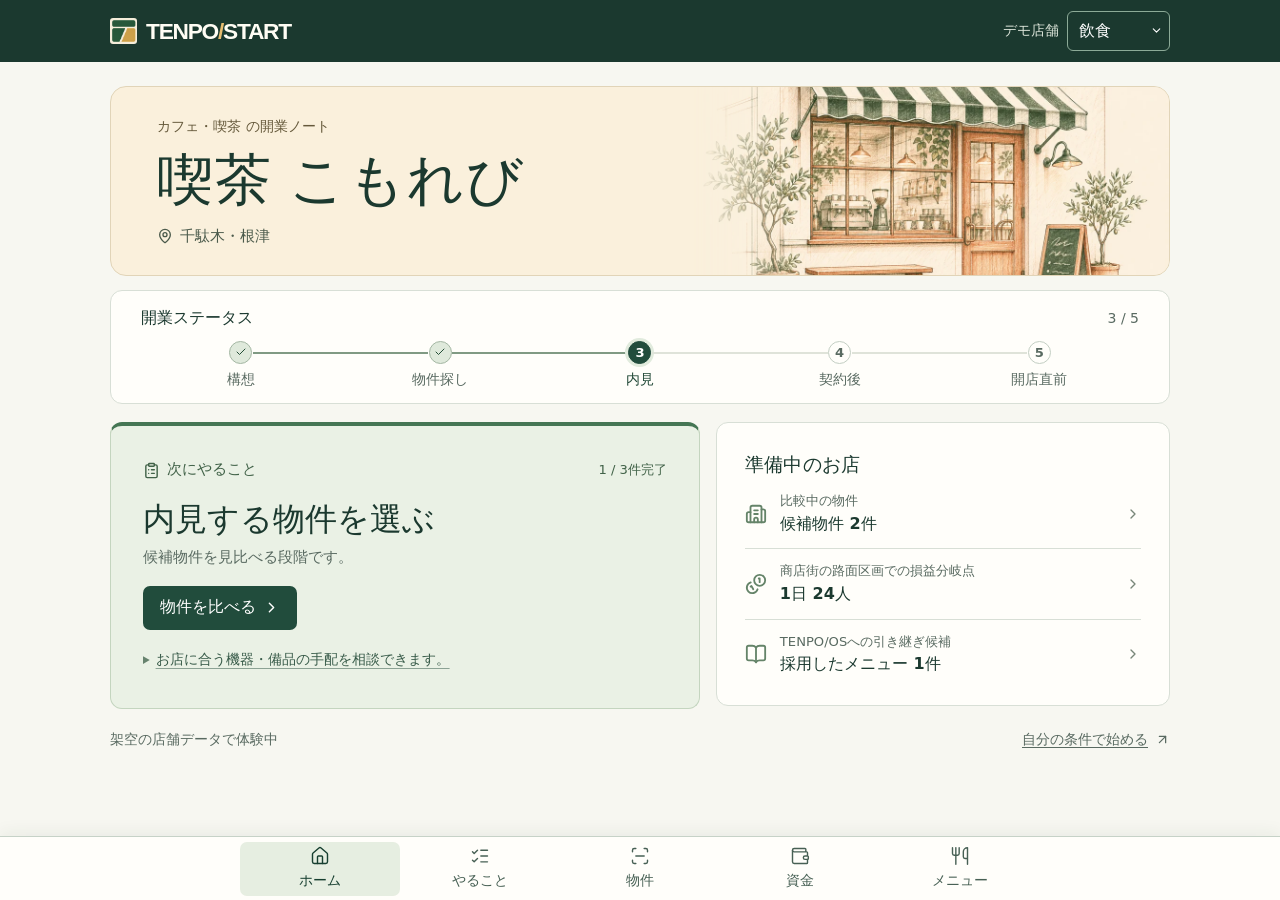
==== tenpo-start/index.html @ 1c712112 "Publish standalone TENPO/START opening demo under tenpo-start/" ====
<!doctype html>
<html lang="ja"><head><meta charset="utf-8"><meta name="viewport" content="width=device-width, initial-scale=1, viewport-fit=cover">
<title>テンポスタート｜お店の開業準備デモ</title>
<meta name="description" content="架空のお店で、開業準備の進み具合、候補物件の比較、資金計画、開店メニューを無料で体験できます。">
<meta name="theme-color" content="#234f3c"><link rel="icon" href="./favicon.svg"><link rel="stylesheet" href="./demo-OC7ZRAET.css"><script defer src="./demo-56XCJKEZ.js"></script>
</head><body><div id="root"></div><noscript>テンポスタートの開業準備デモは、ブラウザでJavaScriptを有効にしてご利用ください。</noscript></body></html>
---- tenpo-start/demo-OC7ZRAET.css ----
:root{--ink:#233d33;--green:#234f3c;--muted:#607064;--paper:#f8f8f4;--line:#d7ddd2;--rust:#99542d;--serif:"Yu Mincho","Hiragino Mincho ProN","Noto Serif CJK JP",Georgia,serif;--sans:"Inter","Hiragino Kaku Gothic ProN","Noto Sans CJK JP","Yu Gothic",system-ui,sans-serif;font-family:var(--sans);color:var(--ink);background:var(--paper);font-size:16px;font-synthesis:none}*{box-sizing:border-box}body{margin:0;line-height:1.55}button,a,input,select,textarea{font:inherit;color:inherit}button,a{touch-action:manipulation}button{background:none;border:0;cursor:pointer}a{color:inherit}button:disabled{opacity:.6;cursor:wait}button:focus-visible,a:focus-visible,input:focus-visible,select:focus-visible,textarea:focus-visible,summary:focus-visible{outline:3px solid #ae723e;outline-offset:3px}.wrap{width:min(1168px,calc(100% - 80px));margin:auto}.mast{background:var(--green);color:#f9f9ef}.mastInner{display:flex;align-items:center;justify-content:space-between;height:75px}.brand{display:inline-flex;align-items:center;text-decoration:none;font-family:Arial,sans-serif;font-size:25px;font-weight:800;letter-spacing:-1.5px;line-height:1}.brandIcon{display:grid;place-items:center;width:38px;height:38px;border:1px solid #bdc9ad;border-radius:10px;margin-right:12px}.brand .slash{color:#d9ad72;padding:0 1px}.brand em{font:italic 24px Georgia,serif;font-weight:400;letter-spacing:-1px;color:#e3cfac;margin-left:12px}.settings{display:inline-flex;align-items:center;gap:8px;border:1px solid #ffffff50;border-radius:30px;color:#fff;padding:8px 15px;font-size:14px}.settings:hover{background:#ffffff19}.tabbar{background:#fff;border-bottom:1px solid var(--line)}.tabs{display:flex;gap:28px;height:56px;align-items:stretch}.tabs button{display:flex;align-items:center;justify-content:center;gap:8px;font-size:14px;font-weight:650;border-bottom:3px solid transparent;color:#697068;padding:3px 6px 0}.tabs button.selected{color:var(--green);border-color:var(--green)}.main{padding-top:30px;padding-bottom:75px}.cover{display:grid;grid-template-columns:1.02fr 1fr;position:relative;isolation:isolate;overflow:hidden;min-height:270px;border:1px solid #dcd4bf;border-radius:13px;background:#f6efdf;box-shadow:0 3px 0 -1px #fff,0 4px 0 -1px #dcd4bf}.cover:before{content:"";position:absolute;inset:0 auto 0 0;width:7px;background:#b06a3d}.coverCopy{z-index:1;padding:34px 0 31px 43px;align-self:center}.dateLine{display:flex;align-items:center;gap:8px;margin:0 0 14px;line-height:1.3;font-size:14px;font-weight:650;color:#6c603e}.hair{display:block;background:#ae9272;width:58px;height:1px;margin-left:5px}h1,h2,h3,p{margin:0}.cover h1,.pageTop h1{font-family:var(--serif);font-size:clamp(33px,4.05vw,58px);letter-spacing:-.065em;line-height:1.24;font-weight:650;color:#213e2f}.cover h1 span{white-space:nowrap}.coverSub{margin:12px 0 23px;font-size:16px;color:#514f3e;line-height:1.6}.coverArt{position:relative;align-self:stretch;overflow:hidden;mix-blend-mode:multiply}.coverArt:after{content:"";position:absolute;inset:0;background:linear-gradient(90deg,#f6efdf,transparent 13%)}.coverArt img{position:absolute;height:100%;width:100%;object-fit:contain;object-position:55% 50%;mix-blend-mode:multiply;transform:scale(1.025)}.btn{display:inline-flex;align-items:center;justify-content:center;gap:8px;padding:10px 17px;border:1px solid transparent;border-radius:7px;font-size:14px;font-weight:650;text-decoration:none;min-height:42px}.btn svg{width:17px;height:17px}.primary{background:var(--green);color:#fff}.primary:hover{background:#173929}.ghost{border-color:#b9c5b7;background:#fff}.ghost:hover,.textbtn:hover{background:#eff3eb}.summary{display:grid;grid-template-columns:1fr 1.2fr .8fr;align-items:center;padding:15px 0;margin:18px 0 25px;border:1px solid var(--line);border-radius:10px;background:#fff}.summary>div{display:flex;align-items:center;gap:9px;padding:3px 23px;min-height:32px;border-right:1px solid var(--line)}.summary>div:last-child{border:0}.summary svg{width:17px;min-width:17px;color:#64745e}.summary span{font-size:14px;color:#526054}.summary strong,.summary button{font-size:17px;font-weight:700;white-space:nowrap}.summary button{text-decoration:underline;text-decoration-color:#b2bbab;text-underline-offset:4px;padding:2px}.summary small{font-size:13px;font-weight:500}.progress{width:62px;height:5px;background:#e8ede2;border-radius:8px;overflow:hidden;margin-left:5px}.progress i{display:block;height:100%;background:#437453}.homeGrid{display:grid;grid-template-columns:minmax(0,1.75fr) minmax(260px,1fr);gap:22px;align-items:start}.panel,.road{background:#fff;border:1px solid var(--line);border-radius:12px;padding:23px 24px;margin-bottom:20px}.road{background:#eff2e9;border-color:#d5ddcd}.sectionHead{display:flex;align-items:center;justify-content:space-between;gap:12px}.sectionHead h2{font:650 clamp(20px,1.8vw,25px)/1.4 var(--serif);display:flex;align-items:center;gap:10px;letter-spacing:-.035em}.sectionHead h2 svg{color:#42694c;flex-shrink:0}.sectionDesc,.hint,.formHint{font-size:14px;color:var(--muted);line-height:1.7}.sectionDesc{margin:6px 0 12px}.hint{margin:10px 0 16px}.textbtn{color:#315e43;font-weight:650;font-size:14px;text-decoration:underline;text-underline-offset:4px;padding:5px 2px;text-align:left}.taskRow,.entryRow{width:100%;display:flex;align-items:center;gap:13px;border-top:1px solid #e3e7de;padding:16px 0;text-align:left}.taskRow:hover,.entryRow:hover{background:#f6f7f2}.taskIcon{width:40px;height:40px;flex:0 0 40px;display:grid;place-items:center;background:#edf2e8;color:#42613d;border-radius:10px}.phase1{background:#f6eee1;color:#94643f}.phase2{background:#f3e6de;color:#935135}.phase3{background:#e8eeef;color:#476474}.phase4{background:#f2ecd9;color:#756238}.rowcopy,.entryRow>span:nth-child(2){flex:1;min-width:0;display:flex;flex-direction:column}.rowcopy small,.entryRow small{font-size:12px;color:var(--muted);letter-spacing:.02em}.rowcopy strong,.entryRow strong{font-size:16px;line-height:1.55;overflow-wrap:anywhere}.taskDesc{font-size:13px;color:#657062;margin-top:3px}.state,.tag{display:inline-block;white-space:nowrap;background:#f2f3ef;border:1px solid #e1e5dc;color:#596358;border-radius:5px;padding:2px 7px;font-size:12px}.state1{color:#386140;background:#e8f1e6}.state2{color:#865121;background:#fcf0d7}.state3{color:#366044;background:#e6efe7}.chev{color:#808c7d;flex-shrink:0}.rail{display:flex;flex-direction:column;margin-top:17px}.rail button{position:relative;display:flex;align-items:center;gap:11px;text-align:left;padding:8px 0;font-size:15px}.rail button:before{content:"";width:1px;height:100%;position:absolute;left:13px;top:50%;background:#c3cfba}.rail button:last-child:before{display:none}.rail i{width:27px;height:27px;display:grid;place-items:center;border:1px solid #bac8b6;border-radius:50%;font:italic 15px Georgia;background:#eff2e9;z-index:1}.rail .active i{background:#3d6549;color:#fff;border-color:#3d6549}.rail span{flex:1;font-weight:550}.rail small{font-size:13px;color:#60715d}.rail button:hover span{text-decoration:underline}.pageTop{display:flex;align-items:center;justify-content:space-between;gap:12px;margin:9px 0 28px}.pageTop h1{font-size:clamp(30px,3vw,43px);margin-top:8px}.crumb{font-size:13px;color:var(--muted)}.filters,.values,.seg,.connection{display:flex;align-items:center;gap:10px;flex-wrap:wrap}.filters label{display:flex;align-items:center;border:1px solid var(--line);background:#fff;border-radius:6px;padding:0 10px;gap:7px}.filters input{border:0;outline:0;background:transparent;height:41px;width:170px}select{appearance:none;background:#fff url("data:image/svg+xml,%3Csvg xmlns='http://www.w3.org/2000/svg' width='16' height='16' fill='none' stroke='%23566852' stroke-width='1.5'%3E%3Cpath d='m4 6 4 4 4-4'/%3E%3C/svg%3E") no-repeat right 10px center;padding:9px 33px 9px 10px;border:1px solid #bdc9b9;border-radius:6px}.group .sectionHead{margin-bottom:15px}.group .taskRow{padding:12px 0}.empty{padding:34px 12px;text-align:center;display:grid;justify-items:center;gap:9px;color:#62735f}.empty b{color:var(--ink);font-size:17px}.empty p{font-size:15px;max-width:620px}.empty .btn{margin-top:7px}.entryRow{margin-top:8px}.entryRow>svg:first-child{color:#657e5f;flex:0 0 20px}.entryRow p{color:#677366;font-size:14px;white-space:nowrap;overflow:hidden;text-overflow:ellipsis}.values{gap:26px;padding-top:16px}.values div{display:grid;gap:5px}.values small{color:var(--muted)}.compareScroll{overflow-x:auto}table{width:100%;border-collapse:collapse;margin:18px 0}th,td{padding:10px;text-align:left;font-size:14px;border-bottom:1px solid var(--line);white-space:nowrap}th{background:#eef2eb}details{font-size:14px;color:var(--muted);margin:15px 0 0}summary{cursor:pointer}details p{margin-top:8px}.seg{display:inline-flex;border:1px solid var(--line);border-radius:7px;overflow:hidden;gap:0;margin:7px 0}.seg button{padding:7px 14px;font-size:14px}.seg [aria-pressed=true]{color:#fff;background:var(--green)}.handoff{display:flex;justify-content:space-between;gap:15px;align-items:baseline;border-top:1px solid var(--line);padding:14px 0}.handoff span{white-space:pre-wrap;overflow-wrap:anywhere}.export{margin:10px 0}.sheet{border:1px solid #c5cfbf;border-radius:14px;color:var(--ink);width:min(520px,94vw);max-height:90dvh;padding:0;background:#fbfcf8;box-shadow:0 22px 65px #18322235}.sheet::backdrop{background:#11221973}.sheet form{display:flex;flex-direction:column;max-height:88dvh}.sheetHead,.sheetFoot{background:#f1f3ec;display:flex;align-items:center;justify-content:space-between;padding:17px 21px;gap:12px;flex:none}.sheetHead{border-bottom:1px solid var(--line)}.sheetHead small{color:#62705e;font-size:13px}.sheetHead h2{font:650 22px/1.4 var(--serif)}.iconbtn{height:38px;width:38px;display:grid;place-items:center;border-radius:50%}.iconbtn:hover{background:#e5eae0}.sheetBody{overflow:auto;padding:18px 22px}.intro{font-size:15px;margin:0 0 12px;color:#4b5a4b}.sheetFoot{border-top:1px solid var(--line);justify-content:flex-end}.field{display:block;margin-bottom:15px}.field>span{display:block;font-size:14px;font-weight:650;margin:0 0 5px}.field input,.field select,.field textarea{width:100%;border:1px solid #bdc9b9;border-radius:6px;color:var(--ink);background-color:#fff;padding:10px 11px;min-height:43px}.field select{padding-right:38px}.field textarea{resize:vertical}.related{display:grid;gap:7px;padding:12px;background:#f0f3eb;font-size:14px;border-radius:7px}.related div,.attachment{display:flex;align-items:center;gap:7px}.filefield{display:flex;align-items:center;gap:7px;flex-wrap:wrap;padding:13px;border:1px dashed #b3c1ab;border-radius:7px;font-size:14px}.filefield input{width:100%}.error,.connection,.demo{background:#fff1dc;color:#754419;border:1px solid #ebcc9c;padding:12px 16px;border-radius:8px;margin:0 0 16px}.error{margin:12px 0 0}.connection div{flex:1;min-width:210px}.connection p,.demo{font-size:14px}.toast:not(:empty){position:fixed;bottom:25px;left:50%;transform:translate(-50%);z-index:5;background:#223e31;color:#fff;border-radius:8px;font-size:14px;padding:10px 19px;box-shadow:0 4px 16px #0002;text-align:center}@media(max-width:950px){.wrap{width:calc(100% - 40px)}.summary>div{padding:3px 12px}.summary .progress{display:none}.homeGrid{grid-template-columns:minmax(0,1.55fr) minmax(230px,1fr);gap:14px}.panel,.road{padding:18px}.taskDesc{display:none}}@media(max-width:720px){.wrap{width:calc(100% - 28px)}.mastInner{height:58px}.brand{font-size:21px}.brandIcon{width:31px;height:31px;margin-right:8px}.brandIcon svg{width:19px}.brand em{font-size:20px;margin-left:9px}.settings{font-size:13px;padding:6px 10px}.tabs{width:100%;height:53px;justify-content:space-around;gap:0}.tabs button{flex:1;gap:2px;flex-direction:column;font-size:12px;padding:4px 0 1px}.tabs svg{height:16px}.main{padding-top:15px}.cover{grid-template-columns:1.15fr .85fr;min-height:205px}.coverCopy{padding:23px 0 22px 19px}.cover h1{font-size:clamp(29px,6.4vw,38px);letter-spacing:-.065em}.cover h1 span{display:block}.coverSub{font-size:13px;margin:8px 0 14px}.coverArt img{height:100%;width:119%;object-fit:contain;left:-9%}.dateLine{font-size:12px;margin-bottom:9px}.dateLine svg{width:14px}.hair{width:19px}.btn{padding:8px 12px}.cover .btn{font-size:13px;min-height:37px}.summary{margin:12px 0 15px;padding:10px 0;grid-template-columns:1.2fr 1.1fr .78fr}.summary>div{display:flex;flex-direction:column;align-items:flex-start;padding:0 11px;gap:1px}.summary svg{display:none}.summary span{font-size:12px}.summary button,.summary strong{font-size:14px;min-height:22px;padding:0}.summary small{font-size:11px}.homeGrid{display:block}.panel,.road{padding:17px 15px;margin-bottom:14px}.sectionHead h2{font-size:20px;gap:7px}.sectionHead h2 svg{width:19px}.taskRow{padding:13px 0;gap:9px}.taskIcon{width:33px;height:33px;flex-basis:33px;border-radius:8px}.taskIcon svg{width:18px}.rowcopy strong{font-size:15px}.taskRow .chev{display:none}.sectionDesc{font-size:13px}.pageTop{margin:5px 0 18px}.pageTop h1{font-size:30px}.filters{gap:6px}.filters select{font-size:14px}.filters label,.filters input{width:100%}.entryRow{gap:8px}.sheet{width:100%;max-width:none;max-height:92dvh;border-radius:15px 15px 0 0;margin:auto 0 0}.sheet form{max-height:91dvh}.sheetFoot{padding-bottom:max(14px,env(safe-area-inset-bottom))}.sheetBody{padding:15px}.connection .btn{font-size:13px}.values{gap:15px}.state,.tag{font-size:11px}.handoff{display:grid;gap:4px}.pageTop .btn{font-size:13px}.toast:not(:empty){width:max-content;max-width:90%}}@media(max-width:365px){.settings span{display:none}.summary>div{padding:0 6px}.coverCopy{padding-left:14px}.cover h1{font-size:27px}}.source{font-size:14px;color:#365c45;margin-bottom:13px}.toolShortcut{margin:0 0 14px}.coverModel{align-self:center;justify-self:stretch;margin:23px 30px;padding:24px 26px;border-left:2px solid #a57649;background:#f8f5e9}.coverModel small,.forecastRow small{display:block;font-size:14px;color:var(--muted)}.coverModel strong{display:block;font:650 clamp(21px,2.5vw,32px)/1.5 var(--serif);margin:5px 0 12px}.industryChecks{border:1px solid var(--line);border-radius:8px;margin:0 0 16px;padding:9px 12px 12px}.industryChecks legend{font-weight:650;font-size:14px;padding:0 4px}.industryChecks>div,.selectedKinds{display:flex;flex-wrap:wrap;gap:8px}.industryChecks label{display:inline-flex;gap:7px;align-items:center;padding:5px 9px;background:#eef2e8;border-radius:5px;font-size:14px}.industryChecks input{accent-color:var(--green)}.selectedKinds{margin:14px 0 0;align-items:center;font-size:14px}.selectedKinds b{color:#456944;border:1px solid #c8d4bf;padding:2px 8px;border-radius:5px}.forecastRow{display:flex;justify-content:space-between;align-items:center;gap:16px;border-top:1px solid var(--line);padding:16px 0}.forecastRow strong{display:block;margin:3px 0}.forecastRow p{max-width:45em;color:var(--muted);font-size:14px}.forecastAmount{display:flex;flex-direction:column;align-items:flex-end;gap:5px;white-space:nowrap}.combined{padding:13px;background:#edf3e8;border-radius:7px;display:flex;flex-wrap:wrap;align-items:center;gap:8px 16px;margin-top:10px}.combined small{width:100%;color:var(--muted)}@media(max-width:720px){.cover:has(.coverModel){display:block}.coverModel{margin:0 17px 16px;padding:8px 12px}.coverModel strong{font-size:17px;display:inline;margin:0 6px 0 0}.cover:has(.coverModel) h1 span{display:inline}.forecastRow{align-items:flex-start}.forecastRow p,.forecastAmount .btn{font-size:13px}}.app .main,.with-dock{padding-bottom:calc(92px + env(safe-area-inset-bottom,0px))}.app .homeGrid{display:block}.stage-dock{position:fixed;z-index:12;inset:auto 0 0;background:#fffefb;border-top:1px solid #cdd8cc;box-shadow:0 -3px 16px #1e3b2610;padding:3px max(4px,env(safe-area-inset-right)) max(4px,env(safe-area-inset-bottom)) max(4px,env(safe-area-inset-left))}.stage-dock>div{max-width:760px;margin:auto;display:flex;align-items:stretch}.stage-dock button{min-width:0;flex:1;display:flex;align-items:center;justify-content:center;gap:4px;flex-direction:column;min-height:54px;padding:4px 0;border-radius:7px;background:transparent;color:#476054;line-height:1.2}.stage-dock button span{font-size:clamp(12px,3.2vw,14px);font-weight:650;white-space:nowrap;letter-spacing:0}.stage-dock button[aria-current],.stage-dock button.has-current,.dock-more [aria-current]{background:#e6f0e5;color:#174229}.stage-dock button:hover,.dock-more button:hover{background:#eef3ed}.dock-more{padding:0;margin:auto auto max(75px,12vh);border:1px solid #ccd5ca;border-radius:13px;color:#244433;width:min(395px,calc(100vw - 32px));background:#fff}.dock-more::backdrop{background:#14281c60}.dock-more>div{padding:15px}.dock-more header{display:flex;justify-content:space-between;align-items:center;border-bottom:1px solid #dce4da;padding-bottom:8px}.dock-more h2{font-size:18px}.dock-more button{padding:12px;display:flex;align-items:center;gap:12px;min-height:44px;text-align:left}.dock-more>div>button{width:100%}.app .toast:not(:empty){bottom:calc(75px + env(safe-area-inset-bottom,0px));z-index:14}.app :is(p,h1,h2,h3,summary),.opening :is(p,h1,h2,h3,summary),.rowcopy,.listing-panel{line-break:strict;word-break:normal;overflow-wrap:break-word}.app h1,.opening h1,.opening h2,.app h2,.rowcopy strong{text-wrap:balance}.app p,.opening p{text-wrap:pretty}.phrase{display:inline-block;max-width:100%}.op-feature:has(img[src="/listing-sample.png"])>img{object-fit:contain;aspect-ratio:1.5;background:#f7f3e9;padding:12px;border:1px solid #e0d8c4}.app .sectionHead{flex-wrap:wrap}.app .sectionHead .textbtn,.app .pageTop>.btn,.op-steps span,.settings span,.state{white-space:nowrap}.app .coverCopy>.textbtn{display:block;width:fit-content;margin-top:12px}.app .compareScroll th,.app .compareScroll td{white-space:nowrap}.listing-panel{color:#243d30;background:#fffefa;border:1px solid #cfd9cc;border-radius:12px;padding:clamp(16px,3.5vw,34px);margin:18px 0;line-height:1.75}.listing-head{display:flex;align-items:flex-start;gap:12px}.listing-head>svg{color:#597a5e;flex:none;margin-top:5px}.listing-head h2,.listing-section h3{font-family:var(--serif);color:#21442f;margin:0 0 6px;line-height:1.45}.listing-head h2{font-size:clamp(21px,3.2vw,32px)}.listing-section h3{font-size:clamp(20px,2.3vw,25px)}.listing-actions,.listing-links{display:flex;align-items:center;flex-wrap:wrap;gap:9px 15px;margin:16px 0 6px}.listing-links button{color:#32623e;text-decoration:underline;text-underline-offset:3px;font-size:.9rem;min-height:36px}.listing-panel button:disabled{opacity:.5;cursor:default}.listing-section,.listing-original,.listing-kpis{border-top:1px solid #d4dfd1;margin-top:22px;padding-top:19px}.listing-fields{display:grid;grid-template-columns:repeat(auto-fit,minmax(min(190px,100%),1fr));gap:10px 16px;margin:16px 0}.listing-input{display:flex;flex-direction:column;justify-content:flex-end;min-width:0;gap:4px;font-size:.88rem;font-weight:650}.listing-input input{display:block;width:100%;min-width:0;appearance:none;background:#fff;border:1px solid #abbba9;border-radius:5px;color:#1e372a;font-size:16px;font-weight:450;padding:8px 10px;min-height:43px}.listing-panel details{margin-bottom:13px}.listing-panel summary{cursor:pointer;color:#365a40;font-size:.94rem}.listing-panel pre{white-space:pre-wrap;overflow-wrap:anywhere;max-height:15em;overflow:auto;background:#f3f5ef;padding:12px}.listing-original img{max-width:100%;max-height:580px;object-fit:contain;margin-top:10px}.listing-kpis{display:grid;grid-template-columns:repeat(auto-fit,minmax(min(155px,100%),1fr));gap:12px}.listing-kpis>div{border-left:3px solid #769373;padding:5px 10px}.listing-kpis small,.listing-kpis strong{display:block}.listing-kpis strong{font-size:1.15rem;color:#244a30;font-variant-numeric:tabular-nums}.listing-kpis strong span{font-size:.8rem}.listing-conclusion,.listing-notice{padding:12px 15px;background:#edf4ea;border-radius:6px;margin:14px 0}.listing-conclusion strong{color:#184b2c;margin:0 .15em}.listing-section ul{list-style:disc;padding-left:1.4em}.listing-section li+li{margin-top:6px}@media(max-width:680px){.app .cover{display:block;min-height:0}.app .coverCopy{padding:22px 19px}.app .coverArt{display:none}.app .cover h1 span{display:inline-block}.app .notebook-stage{align-items:flex-start;gap:6px}.app .pageTop{flex-wrap:wrap;gap:8px}.app .summary>div{min-width:0}.opening .op-hero h1{font-size:clamp(33px,9vw,54px);line-height:1.28}.opening .op-inner h1{font-size:clamp(25px,6.8vw,34px)}.op-task-list label>span,.rowcopy{min-width:0}.opening .op-choices button,.opening .op-sectors button{gap:7px;min-width:0}.opening .op-sectors button{padding-inline:11px}.listing-actions button{padding:9px 12px;font-size:.94rem;white-space:nowrap}}.comparison-source{display:block;color:#58685b;font-size:.78rem}@supports (word-break:auto-phrase){:is(.app,.opening) :is(h1,h2,h3,p,.taskDesc,.op-task-list small,.rowcopy strong){word-break:auto-phrase;overflow-wrap:anywhere}}.opening-support{margin:14px 0 0;color:#385b49;font:inherit;font-size:.94rem;line-height:1.65}.opening-support>summary{width:fit-content;padding:5px 0;cursor:pointer;text-decoration:underline;text-decoration-color:#8ca294;text-underline-offset:4px}.opening-support>summary::marker{color:#67836e;font-size:.85em}.opening-support-body{margin:5px 0 12px;padding:14px 16px;border-left:2px solid #b6c9b8;background:#fbfcf8;color:#38473e;border-radius:0 6px 6px 0}.opening-support .opening-support-body p{margin:0 0 8px}.opening-support .opening-support-free{color:#415b49;font-size:.875rem}.opening-support a{display:inline-block;padding-block:5px;color:#19533b;font-weight:650;text-underline-offset:4px}.opening-support :focus-visible{outline:3px solid #ad7c30;outline-offset:3px}.od{--ink:#1b392f;--pine:#214c3c;--muted:#596a61;--rule:#d8dfd6;--gold:#a97936;background:#f7f7f1;color:var(--ink);min-height:100svh;font:1rem/1.55 var(--sans)}.od *{box-sizing:border-box}.od h1,.od h2,.od p,.od dl,.od dd{margin:0}.od button,.od select,.od input,.od textarea{font:inherit}.od button,.od a,.od summary{touch-action:manipulation}.od-header{background:var(--ink);color:#fffdf4}.od-header>div,.od-body{width:min(1060px,calc(100% - 56px));margin:auto}.od-header>div{height:62px;display:flex;align-items:center;justify-content:space-between;gap:12px}.od-brand{font:700 1.42rem/1 Arial,sans-serif;letter-spacing:-.055em;text-decoration:none;display:flex;align-items:center}.od-brand i{font-style:normal;color:#e7bd70}.od-logo{display:inline-block;width:27px;height:26px;overflow:hidden;margin-right:9px;background:#f4edda;border-radius:3px}.od-logo img{height:22px;width:auto;max-width:none;display:block;margin:2px 0 0 2px}.od-switch{position:relative;display:inline-flex;align-items:center;gap:8px;color:#fff;font-size:.875rem}.od-switch>span{color:#dde5da}.od-switch select{appearance:none;border:1px solid #8caa97;color:#fff;background:transparent;padding:7px 26px 7px 11px;border-radius:6px;min-height:38px;cursor:pointer;font-size:1rem}.od-switch select option{color:var(--ink);background:#fff}.od-switch svg{position:absolute;right:7px;pointer-events:none}.od-body{padding:24px 0 calc(92px + env(safe-area-inset-bottom))}.od-hero{position:relative;display:flex;align-items:center;justify-content:space-between;min-height:172px;overflow:hidden;border:1px solid #e1d4b8;border-radius:16px;background:#faf0dc;isolation:isolate}.od-hero>div:first-child{padding:25px clamp(18px,4vw,46px);position:relative;z-index:1}.od-hero h1{font:650 clamp(1.9rem,4.5vw,3.5rem)/1.3 var(--serif);letter-spacing:.035em;margin:5px 0 8px}.od-hero p,.od-action-head span,.od-foot a,.od-crumb,.od-section-head,.od-rail-head,.od-primary,.od-outline,.od-link{display:flex;align-items:center;gap:7px}.od-hero p{color:#4c5b4c;font-size:.94rem}.od-hero img{align-self:stretch;width:45%;object-fit:cover;object-position:50% 53%;mask-image:linear-gradient(to right,transparent,#000 22%);max-height:188px}.od-shop-icon{padding:0 8%;color:#6e7956}.od-shop-icon svg{width:110px;height:110px}.od-overline{font-size:.88rem;font-weight:650;color:#65593b}.od-rail,.od-paper,.od-summary{background:#fffefa;border:1px solid var(--rule);border-radius:12px}.od-rail{margin:14px 0 18px;padding:15px clamp(16px,3vw,30px) 11px}.od-rail-head,.od-section-head{justify-content:space-between}.od-rail-head>span,.od-section-head>span{font-size:.875rem;color:var(--muted);font-variant-numeric:tabular-nums}.od-stops{display:grid;grid-template-columns:repeat(5,minmax(0,1fr));margin-top:10px}.od-stops button{color:var(--muted);display:flex;align-items:center;position:relative;flex-direction:column;padding:0 0 2px;gap:5px;font-size:.875rem;min-height:49px}.od-stops button:not(:last-child):after{content:"";position:absolute;top:11px;left:calc(50% + 12px);width:calc(100% - 24px);height:2px;background:#dfe3d9}.od-stops button.past:after{background:#809a83}.od-dot{display:grid;place-items:center;border:1.5px solid #c3cec3;background:#fffefa;width:23px;height:23px;border-radius:50%;font:600 .82rem/1 var(--sans);color:var(--muted)}.od-stops .past .od-dot{background:#dfe9db;border-color:#a4b7a3;color:#254e37}.od-stops [aria-current=step]{font-weight:750;color:#204836}.od-stops [aria-current=step] .od-dot{background:var(--pine);color:#fff;border-color:var(--pine);box-shadow:0 0 0 3px #e1ebdd}.od-columns{display:grid;grid-template-columns:minmax(0,1.13fr) minmax(0,.87fr);gap:16px;align-items:start}.od-action{background:#eaf1e5;border:1px solid #c4d5bf;border-top:4px solid #457654;border-radius:12px;padding:clamp(18px,2.8vw,32px)}.od-action-head{display:flex;justify-content:space-between;align-items:center;gap:8px;color:#416248}.od-action-head span{font-weight:700;font-size:.94rem}.od-action-head small{font-size:.82rem}.od-action h2{font:650 clamp(1.45rem,2.55vw,2rem)/1.45 var(--serif);margin:14px 0 4px}.od-action>p,.od-title p,.od-finding p,.od-hint{color:var(--muted);font-size:.95rem}.od-primary,.od-outline{font-weight:700!important;justify-content:center;border-radius:7px;min-height:44px;padding:9px 17px}.od-primary{color:#fff;background:var(--pine);margin:16px 0 0}.od-primary:hover{background:#183c2d}.od-outline{background:#fff;border:1px solid #93a994;color:var(--pine);width:100%}.od .opening-support{margin-top:13px;font-size:.875rem}.od-summary,.od-paper{padding:clamp(16px,2.7vw,28px)}.od-summary h2,.od-paper h2{font-size:1.16rem;letter-spacing:.015em;line-height:1.5}.od-summary button{width:100%;display:flex;align-items:center;text-align:left;padding:12px 0;gap:13px;border-bottom:1px solid var(--rule)}.od-summary button:last-child{border:0;padding-bottom:0}.od-summary button>svg:first-child,.od-finding>svg{width:22px;flex:none;color:#658469}.od-summary button>svg:last-child{width:16px;color:#788779;margin-left:auto}.od-summary b,.od-summary small{display:block}.od-summary small{font-size:.82rem;color:var(--muted)}.od .stage-dock{background:#fffefa;border-color:#c6d2c7;padding-top:5px}.od .stage-dock>div{max-width:800px}.od .stage-dock button{min-height:54px}.od .stage-dock button[aria-current]{color:#173f30;background:#e6eee1}.od-crumb{font-size:.875rem;color:var(--muted);margin:0 0 10px!important}.od-crumb button{padding:2px 0;text-decoration:underline;text-underline-offset:3px}.od-title{margin-bottom:20px}.od-title h1{font:650 clamp(1.85rem,4vw,2.7rem)/1.35 var(--serif);margin-bottom:5px}.od-finding{background:#eaf1e5;border:1px solid #c8d7c3;border-radius:11px;display:flex;align-items:flex-start;gap:14px;padding:20px 24px;margin-bottom:16px}.od-finding b{font-size:1.18rem}.od-finding h2{font:650 2.15rem/1.45 var(--serif)}.od-finding small{font-size:.9rem}.od-candidates,.od-fields{display:grid;grid-template-columns:repeat(2,minmax(0,1fr));gap:16px}.od-candidate .od-overline{color:#5b6e5f}.od-candidate h2{margin:8px 0}.od-candidate.picked{border-color:#68866a;background:#f6faf2}.od-numbers{display:flex;gap:25px;margin:15px 0 19px!important}.od-numbers dt{font-size:.875rem;color:var(--muted)}.od-numbers dd{font-weight:700;font-size:1.35rem}.od-numbers small{font-size:.9rem}.od-link{font-size:.9rem!important;padding:9px 0;color:var(--pine);text-decoration:underline;text-underline-offset:4px}.od>main>.od-link{margin-top:10px}.od-fields{margin:14px 0}.od-field{display:flex;flex-direction:column;gap:4px;font-weight:600;font-size:.94rem}.od-field input,.od-field textarea,.od-price input{border:1px solid #b4c1b3;border-radius:6px;padding:8px 10px;background:#fff;color:var(--ink);min-height:44px;min-width:0;width:100%;font-size:1rem}.od-field textarea{resize:vertical}.od-task,.od-product,.od-handoff{display:flex;align-items:center;justify-content:space-between;gap:12px;padding:14px 0;border-bottom:1px solid var(--rule)}.od-task label,.od-product>label:first-child{display:flex;align-items:center;gap:12px;min-height:32px;cursor:pointer}.od input[type=checkbox]{accent-color:var(--pine);width:20px;height:20px;flex:none;margin:0}.od-task label:has(:checked) span{color:#667468;text-decoration:line-through}.od-memo{margin-top:16px}.od-price{display:flex;gap:4px;align-items:center;white-space:nowrap}.od-price input{width:6rem;text-align:right}.od-paper+.od-paper{margin-top:15px}.od-hint{margin-top:8px!important}.od-feedback:empty{display:none}.od-feedback{margin-top:9px!important;color:var(--pine)}.od-foot{display:flex;align-items:center;justify-content:space-between;gap:8px;margin:20px 0 0;color:var(--muted);font-size:.85rem}.od-foot a{text-underline-offset:3px}@media(max-width:690px){.od-header>div,.od-body{width:calc(100% - 32px)}.od-header>div{height:53px}.od-body{padding-top:15px}.od-hero{min-height:119px}.od-hero>div:first-child{padding:15px 16px}.od-hero h1{font-size:clamp(1.55rem,6.4vw,2.4rem);margin:3px 0}.od-hero img{position:absolute;inset:0 0 0 auto;height:100%;width:40%;max-height:none;z-index:-1}.od-shop-icon{padding:0 5%}.od-shop-icon svg{width:64px;height:64px}.od-hero p,.od-overline{font-size:.83rem}.od-rail{padding:11px 10px 7px;margin:11px 0}.od-rail-head{padding:0 3px}.od-stops{margin-top:8px}.od-stops button{font-size:.8rem;min-height:42px}.od-columns,.od-candidates{grid-template-columns:minmax(0,1fr);gap:12px}.od-action{padding:16px 17px}.od-action h2{margin:8px 0 3px}.od-primary{margin-top:11px}.od-finding{padding:16px}.od-fields{gap:12px}.od-task,.od-product{gap:7px}.od-brand{font-size:1.22rem}.od-logo{margin-right:6px}.od-switch{gap:4px}.od-foot{font-size:.82rem}.od-candidate .od-numbers{margin:10px 0 12px!important}}@media(max-width:385px){.od-fields{grid-template-columns:1fr}.od-body,.od-header>div{width:calc(100% - 24px)}.od-hero img{width:36%}.od-foot{flex-wrap:wrap}}.ts-service{--forest:#164b37;--deep:#18382e;--mute:#516259;--gold:#ad7c30;--edge:#d3dcd2;font-family:Inter,Hiragino Kaku Gothic ProN,Yu Gothic,Meiryo,sans-serif;min-height:100svh;background:#fcfcf8;color:var(--deep);font-size:1rem;line-height:1.65;letter-spacing:.012em}.ts-service *{box-sizing:border-box}.ts-service button,.ts-service input,.ts-service select{font:inherit}.ts-service h1,.ts-service h2,.ts-service p{margin:0}.ts-service button,.ts-service a{touch-action:manipulation}.ts-bound{width:min(1120px,calc(100% - 72px));margin:auto}.ts-head{border-bottom:1px solid var(--edge);background:#fffefa}.ts-head>.ts-bound{height:76px;display:flex;align-items:center;justify-content:space-between;gap:16px}.ts-head>.ts-bound>span,.ts-head a.ts-legacy{color:var(--mute);font-size:.875rem}.ts-legacy{text-underline-offset:4px}.ts-brand{display:inline-flex;gap:9px;align-items:center;font-family:Arial,sans-serif;font-weight:850;line-height:1;letter-spacing:-.055em;font-size:1.45rem;text-decoration:none;color:var(--forest)}.ts-brand i{color:var(--gold);font-style:normal}.ts-mark{display:inline-block;width:28px;height:26px;overflow:hidden}.ts-mark img{display:block;height:26px;width:auto;max-width:none}.ts-main{padding:clamp(24px,4.5vw,66px) 0 70px;outline:none!important}.ts-layout{display:grid;grid-template-columns:minmax(0,1.12fr) minmax(0,.88fr);gap:clamp(35px,7vw,100px);align-items:start}.ts-content{min-width:0}.ts-aside{background:#f6efdf;border:1px solid #e3d7bd;border-radius:18px;overflow:hidden;margin-top:2px}.ts-art{width:100%;display:block;aspect-ratio:1.5;object-fit:cover}.ts-aside-copy{padding:22px clamp(22px,3vw,38px) 32px;border-top:1px solid #e6dac5}.ts-aside h2{font-family:var(--serif),serif;font-size:clamp(1.45rem,2.2vw,2rem);line-height:1.55;letter-spacing:.025em}.ts-aside p{margin-top:12px;color:#525e4e}.ts-steps{display:flex;gap:7px;margin:0 0 34px}.ts-steps span{flex:1;color:#58625b;font-size:.8125rem;border-top:3px solid #dde3db;padding-top:7px}.ts-steps .on{border-color:var(--forest);color:var(--forest);font-weight:700}.ts-kicker,.ts-caption{display:inline-block;color:var(--forest);font-size:.875rem;font-weight:700}.ts-kicker{border-left:3px solid var(--gold);padding-left:10px;margin:0 0 10px!important}.ts-service h1{font-family:var(--serif),"Yu Mincho",serif;font-size:clamp(1.9rem,3.5vw,3.1rem);letter-spacing:-.045em;line-height:1.35;text-wrap:balance}.ts-service .ts-sub{color:var(--mute);margin:13px 0 24px}.ts-groups,.ts-list,.ts-methods{display:grid;gap:9px}.ts-groups button,.ts-list button,.ts-method{display:flex;align-items:center;text-align:left;gap:14px;border:1px solid var(--edge);background:#fff;border-radius:11px;color:var(--deep);min-height:51px;padding:11px 16px}.ts-groups button{min-height:68px}.ts-groups button>svg{color:var(--forest)}.ts-groups button b,.ts-groups button small{display:block}.ts-groups button small{font-size:.8125rem;color:var(--mute)}.ts-service button[aria-pressed=true]{border-color:var(--forest);background:#eaf3e9;color:var(--forest)}.ts-service button:is(:hover,:focus-visible):not(:disabled){border-color:#3c7357}.ts-radio{width:17px;height:17px;border-radius:50%;border:1px solid #8f9b90;margin-left:auto;flex:none;background:#fff}.ts-service [aria-pressed=true]>.ts-radio{background:var(--forest);box-shadow:inset 0 0 0 3px #fff;border-color:var(--forest)}.ts-options{padding:18px 0 0;display:grid;gap:13px}.ts-service label,.ts-service legend{font-weight:650;font-size:.9375rem}.ts-service select,.ts-service input{display:block;margin-top:5px;border:1px solid #aab9ab;border-radius:7px;padding:9px 12px;min-height:46px;color:var(--deep);background:#fff;width:100%;max-width:100%}.ts-service select{appearance:none;background:#fff url("data:image/svg+xml,%3Csvg xmlns='http://www.w3.org/2000/svg' viewBox='0 0 16 16'%3E%3Cpath d='m4 6 4 4 4-4' fill='none' stroke='%232b4b39' stroke-width='2'/%3E%3C/svg%3E") right 12px center/16px no-repeat;padding-right:40px}.ts-service details{font-size:.875rem;color:var(--mute)}.ts-service summary{cursor:pointer;padding:5px 0;min-height:32px}.ts-pills{display:flex;flex-wrap:wrap;gap:8px;margin-top:8px}.ts-pills button,.ts-outline{min-height:43px;padding:6px 15px;border-radius:8px;border:1px solid #b9c8ba;background:#fff}.ts-actions{display:flex;align-items:center;justify-content:flex-end;gap:20px;margin:24px 0 0}.ts-primary{display:inline-block;background:var(--forest);color:#fff;border:1px solid var(--forest);font-weight:700!important;min-height:48px;min-width:150px;padding:10px 22px;border-radius:9px}.ts-primary:hover:not(:disabled){background:#103a2a}.ts-primary:disabled{background:#d9e0d9;color:#58645a;border-color:#d9e0d9;opacity:1;cursor:default}.ts-link{border:0;background:transparent;color:var(--forest);font-weight:650!important;text-decoration:underline;text-underline-offset:4px;padding:8px 0}.ts-date{display:block;margin-top:14px}.ts-demo{max-width:960px;margin:auto}.ts-demo h2{font-size:clamp(1.25rem,2vw,1.65rem);margin:4px 0 15px}.ts-demo-grid{display:grid;grid-template-columns:minmax(0,1.3fr) minmax(0,.9fr);gap:20px}.ts-calc,.ts-plan{padding:clamp(18px,3vw,30px);border:1px solid var(--edge);border-radius:14px;background:#fff}.ts-plan{background:#f1f5ed}.ts-service fieldset{padding:0;margin:0;border:0}.ts-result{display:flex;align-items:center;justify-content:space-between;gap:8px;padding:10px 0;border-bottom:1px solid var(--edge);margin:15px 0 10px}.ts-result strong{font-size:clamp(2.3rem,5vw,3.3rem);line-height:1.4;color:var(--forest);font-variant-numeric:tabular-nums}.ts-result small{font-size:1rem;margin-left:5px}.ts-check,.ts-schedule{display:flex;align-items:center;gap:8px;color:var(--mute);font-size:.9rem;margin:8px 0!important}.ts-next{border-left:3px solid var(--gold);padding-left:12px;margin:19px 0}.ts-next b{font-size:.875rem}.ts-next p{margin-top:4px}.ts-schedule svg,.ts-check svg{flex-shrink:0}.ts-method{justify-content:center;position:relative;font-weight:700!important;min-height:53px}.ts-method svg,.ts-google-g{position:absolute;left:17px}.ts-method.ts-line{background:#06773c;color:#fff;border-color:#06773c}.ts-method.ts-line[aria-pressed=true]{background:#075b31;color:#fff}.ts-google-g{font:700 22px Arial;color:#3877d4}.ts-summary,.ts-notice,.ts-auth-panel{font-size:.9rem}.ts-summary{padding:13px 15px;background:#eef3ec;border-radius:8px;margin-bottom:20px!important}.ts-summary b{display:block}.ts-notice{margin:12px 0!important;color:var(--mute)}.ts-auth-panel{background:#f1f5ee;padding:15px;border-radius:8px;margin-top:12px!important}.ts-auth-panel button,.ts-auth-panel p{margin-top:10px}.ts-back{margin-top:15px}@media(max-width:720px){.ts-bound{width:calc(100% - 36px)}.ts-head>.ts-bound{height:59px}.ts-brand{font-size:1.24rem}.ts-head a.ts-legacy{font-size:.8125rem}.ts-layout,.ts-demo-grid{grid-template-columns:minmax(0,1fr);gap:24px}.ts-steps{margin-bottom:22px}.ts-aside{display:grid;grid-template-columns:112px 1fr;align-items:center;border-radius:10px}.ts-art{height:100%;aspect-ratio:auto;object-fit:cover}.ts-aside-copy{padding:12px 13px;border:0}.ts-aside-copy h2{font:700 1rem/1.55 var(--sans),sans-serif}.ts-aside-copy h2 br{display:none}.ts-aside-copy p{font-size:.8125rem;margin-top:5px}.ts-demo-grid{gap:13px}.ts-main{padding-bottom:40px}.ts-actions{margin-top:18px}.ts-primary{flex:1}.ts-service .ts-sub{margin:9px 0 19px}}.ts-preview-link{display:inline-block;margin:-5px 0 18px;color:var(--forest);text-underline-offset:4px}
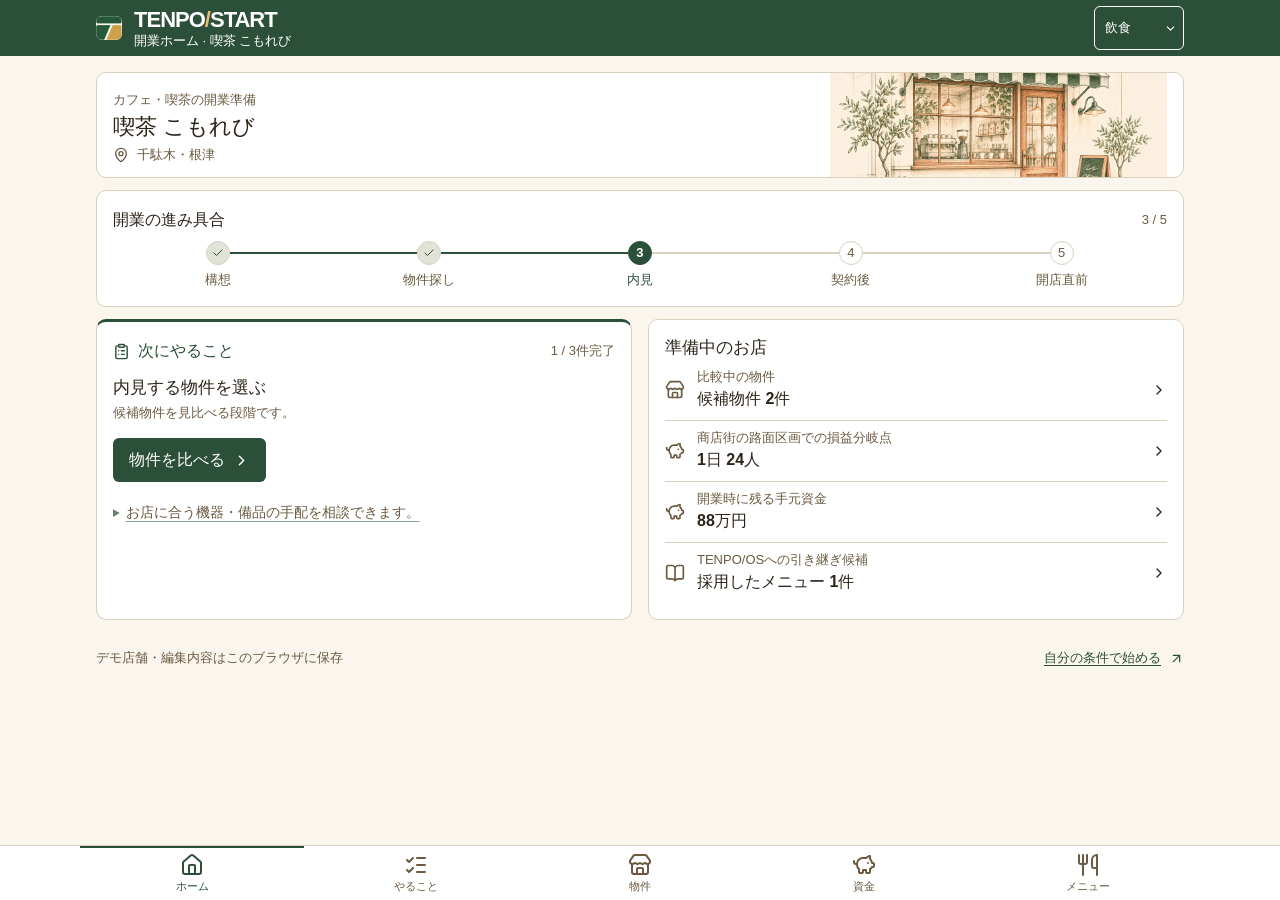
==== commit 85e84d28: "Align TENPO/START with Orion and support property visits and opening cash decisions" ====
--- a/tenpo-start/index.html
+++ b/tenpo-start/index.html
@@ -2,5 +2,5 @@
 <html lang="ja"><head><meta charset="utf-8"><meta name="viewport" content="width=device-width, initial-scale=1, viewport-fit=cover">
 <title>テンポスタート｜お店の開業準備デモ</title>
 <meta name="description" content="架空のお店で、開業準備の進み具合、候補物件の比較、資金計画、開店メニューを無料で体験できます。">
-<meta name="theme-color" content="#234f3c"><link rel="icon" href="./favicon.svg"><link rel="stylesheet" href="./demo-OC7ZRAET.css"><script defer src="./demo-56XCJKEZ.js"></script>
+<meta name="theme-color" content="#234f3c"><link rel="icon" href="./favicon.svg"><link rel="stylesheet" href="./demo-AEGFLE3B.css"><script defer src="./demo-3OQAQUFF.js"></script>
 </head><body><div id="root"></div><noscript>テンポスタートの開業準備デモは、ブラウザでJavaScriptを有効にしてご利用ください。</noscript></body></html>
--- a/tenpo-start/demo-AEGFLE3B.css
+++ b/tenpo-start/demo-AEGFLE3B.css
@@ -0,0 +1 @@
+:root{--ink:#233d33;--green:#234f3c;--muted:#607064;--paper:#f8f8f4;--line:#d7ddd2;--rust:#99542d;--serif:"Yu Mincho","Hiragino Mincho ProN","Noto Serif CJK JP",Georgia,serif;--sans:"Inter","Hiragino Kaku Gothic ProN","Noto Sans CJK JP","Yu Gothic",system-ui,sans-serif;font-family:var(--sans);color:var(--ink);background:var(--paper);font-size:16px;font-synthesis:none}*{box-sizing:border-box}body{margin:0;line-height:1.55}button,a,input,select,textarea{font:inherit;color:inherit}button,a{touch-action:manipulation}button{background:none;border:0;cursor:pointer}a{color:inherit}button:disabled{opacity:.6;cursor:wait}button:focus-visible,a:focus-visible,input:focus-visible,select:focus-visible,textarea:focus-visible,summary:focus-visible{outline:3px solid #ae723e;outline-offset:3px}.wrap{width:min(1168px,calc(100% - 80px));margin:auto}.mast{background:var(--green);color:#f9f9ef}.mastInner{display:flex;align-items:center;justify-content:space-between;height:75px}.brand{display:inline-flex;align-items:center;text-decoration:none;font-family:Arial,sans-serif;font-size:25px;font-weight:800;letter-spacing:-1.5px;line-height:1}.brandIcon{display:grid;place-items:center;width:38px;height:38px;border:1px solid #bdc9ad;border-radius:10px;margin-right:12px}.brand .slash{color:#d9ad72;padding:0 1px}.brand em{font:italic 24px Georgia,serif;font-weight:400;letter-spacing:-1px;color:#e3cfac;margin-left:12px}.settings{display:inline-flex;align-items:center;gap:8px;border:1px solid #ffffff50;border-radius:30px;color:#fff;padding:8px 15px;font-size:14px}.settings:hover{background:#ffffff19}.tabbar{background:#fff;border-bottom:1px solid var(--line)}.tabs{display:flex;gap:28px;height:56px;align-items:stretch}.tabs button{display:flex;align-items:center;justify-content:center;gap:8px;font-size:14px;font-weight:650;border-bottom:3px solid transparent;color:#697068;padding:3px 6px 0}.tabs button.selected{color:var(--green);border-color:var(--green)}.main{padding-top:30px;padding-bottom:75px}.cover{display:grid;grid-template-columns:1.02fr 1fr;position:relative;isolation:isolate;overflow:hidden;min-height:270px;border:1px solid #dcd4bf;border-radius:13px;background:#f6efdf;box-shadow:0 3px 0 -1px #fff,0 4px 0 -1px #dcd4bf}.cover:before{content:"";position:absolute;inset:0 auto 0 0;width:7px;background:#b06a3d}.coverCopy{z-index:1;padding:34px 0 31px 43px;align-self:center}.dateLine{display:flex;align-items:center;gap:8px;margin:0 0 14px;line-height:1.3;font-size:14px;font-weight:650;color:#6c603e}.hair{display:block;background:#ae9272;width:58px;height:1px;margin-left:5px}h1,h2,h3,p{margin:0}.cover h1,.pageTop h1{font-family:var(--serif);font-size:clamp(33px,4.05vw,58px);letter-spacing:-.065em;line-height:1.24;font-weight:650;color:#213e2f}.cover h1 span{white-space:nowrap}.coverSub{margin:12px 0 23px;font-size:16px;color:#514f3e;line-height:1.6}.coverArt{position:relative;align-self:stretch;overflow:hidden;mix-blend-mode:multiply}.coverArt:after{content:"";position:absolute;inset:0;background:linear-gradient(90deg,#f6efdf,transparent 13%)}.coverArt img{position:absolute;height:100%;width:100%;object-fit:contain;object-position:55% 50%;mix-blend-mode:multiply;transform:scale(1.025)}.btn{display:inline-flex;align-items:center;justify-content:center;gap:8px;padding:10px 17px;border:1px solid transparent;border-radius:7px;font-size:14px;font-weight:650;text-decoration:none;min-height:42px}.btn svg{width:17px;height:17px}.primary{background:var(--green);color:#fff}.primary:hover{background:#173929}.ghost{border-color:#b9c5b7;background:#fff}.ghost:hover,.textbtn:hover{background:#eff3eb}.summary{display:grid;grid-template-columns:1fr 1.2fr .8fr;align-items:center;padding:15px 0;margin:18px 0 25px;border:1px solid var(--line);border-radius:10px;background:#fff}.summary>div{display:flex;align-items:center;gap:9px;padding:3px 23px;min-height:32px;border-right:1px solid var(--line)}.summary>div:last-child{border:0}.summary svg{width:17px;min-width:17px;color:#64745e}.summary span{font-size:14px;color:#526054}.summary strong,.summary button{font-size:17px;font-weight:700;white-space:nowrap}.summary button{text-decoration:underline;text-decoration-color:#b2bbab;text-underline-offset:4px;padding:2px}.summary small{font-size:13px;font-weight:500}.progress{width:62px;height:5px;background:#e8ede2;border-radius:8px;overflow:hidden;margin-left:5px}.progress i{display:block;height:100%;background:#437453}.homeGrid{display:grid;grid-template-columns:minmax(0,1.75fr) minmax(260px,1fr);gap:22px;align-items:start}.panel,.road{background:#fff;border:1px solid var(--line);border-radius:12px;padding:23px 24px;margin-bottom:20px}.road{background:#eff2e9;border-color:#d5ddcd}.sectionHead{display:flex;align-items:center;justify-content:space-between;gap:12px}.sectionHead h2{font:650 clamp(20px,1.8vw,25px)/1.4 var(--serif);display:flex;align-items:center;gap:10px;letter-spacing:-.035em}.sectionHead h2 svg{color:#42694c;flex-shrink:0}.sectionDesc,.hint,.formHint{font-size:14px;color:var(--muted);line-height:1.7}.sectionDesc{margin:6px 0 12px}.hint{margin:10px 0 16px}.textbtn{color:#315e43;font-weight:650;font-size:14px;text-decoration:underline;text-underline-offset:4px;padding:5px 2px;text-align:left}.taskRow,.entryRow{width:100%;display:flex;align-items:center;gap:13px;border-top:1px solid #e3e7de;padding:16px 0;text-align:left}.taskRow:hover,.entryRow:hover{background:#f6f7f2}.taskIcon{width:40px;height:40px;flex:0 0 40px;display:grid;place-items:center;background:#edf2e8;color:#42613d;border-radius:10px}.phase1{background:#f6eee1;color:#94643f}.phase2{background:#f3e6de;color:#935135}.phase3{background:#e8eeef;color:#476474}.phase4{background:#f2ecd9;color:#756238}.rowcopy,.entryRow>span:nth-child(2){flex:1;min-width:0;display:flex;flex-direction:column}.rowcopy small,.entryRow small{font-size:12px;color:var(--muted);letter-spacing:.02em}.rowcopy strong,.entryRow strong{font-size:16px;line-height:1.55;overflow-wrap:anywhere}.taskDesc{font-size:13px;color:#657062;margin-top:3px}.state,.tag{display:inline-block;white-space:nowrap;background:#f2f3ef;border:1px solid #e1e5dc;color:#596358;border-radius:5px;padding:2px 7px;font-size:12px}.state1{color:#386140;background:#e8f1e6}.state2{color:#865121;background:#fcf0d7}.state3{color:#366044;background:#e6efe7}.chev{color:#808c7d;flex-shrink:0}.rail{display:flex;flex-direction:column;margin-top:17px}.rail button{position:relative;display:flex;align-items:center;gap:11px;text-align:left;padding:8px 0;font-size:15px}.rail button:before{content:"";width:1px;height:100%;position:absolute;left:13px;top:50%;background:#c3cfba}.rail button:last-child:before{display:none}.rail i{width:27px;height:27px;display:grid;place-items:center;border:1px solid #bac8b6;border-radius:50%;font:italic 15px Georgia;background:#eff2e9;z-index:1}.rail .active i{background:#3d6549;color:#fff;border-color:#3d6549}.rail span{flex:1;font-weight:550}.rail small{font-size:13px;color:#60715d}.rail button:hover span{text-decoration:underline}.pageTop{display:flex;align-items:center;justify-content:space-between;gap:12px;margin:9px 0 28px}.pageTop h1{font-size:clamp(30px,3vw,43px);margin-top:8px}.crumb{font-size:13px;color:var(--muted)}.filters,.values,.seg,.connection{display:flex;align-items:center;gap:10px;flex-wrap:wrap}.filters label{display:flex;align-items:center;border:1px solid var(--line);background:#fff;border-radius:6px;padding:0 10px;gap:7px}.filters input{border:0;outline:0;background:transparent;height:41px;width:170px}select{appearance:none;background:#fff url("data:image/svg+xml,%3Csvg xmlns='http://www.w3.org/2000/svg' width='16' height='16' fill='none' stroke='%23566852' stroke-width='1.5'%3E%3Cpath d='m4 6 4 4 4-4'/%3E%3C/svg%3E") no-repeat right 10px center;padding:9px 33px 9px 10px;border:1px solid #bdc9b9;border-radius:6px}.group .sectionHead{margin-bottom:15px}.group .taskRow{padding:12px 0}.empty{padding:34px 12px;text-align:center;display:grid;justify-items:center;gap:9px;color:#62735f}.empty b{color:var(--ink);font-size:17px}.empty p{font-size:15px;max-width:620px}.empty .btn{margin-top:7px}.entryRow{margin-top:8px}.entryRow>svg:first-child{color:#657e5f;flex:0 0 20px}.entryRow p{color:#677366;font-size:14px;white-space:nowrap;overflow:hidden;text-overflow:ellipsis}.values{gap:26px;padding-top:16px}.values div{display:grid;gap:5px}.values small{color:var(--muted)}.compareScroll{overflow-x:auto}table{width:100%;border-collapse:collapse;margin:18px 0}th,td{padding:10px;text-align:left;font-size:14px;border-bottom:1px solid var(--line);white-space:nowrap}th{background:#eef2eb}details{font-size:14px;color:var(--muted);margin:15px 0 0}summary{cursor:pointer}details p{margin-top:8px}.seg{display:inline-flex;border:1px solid var(--line);border-radius:7px;overflow:hidden;gap:0;margin:7px 0}.seg button{padding:7px 14px;font-size:14px}.seg [aria-pressed=true]{color:#fff;background:var(--green)}.handoff{display:flex;justify-content:space-between;gap:15px;align-items:baseline;border-top:1px solid var(--line);padding:14px 0}.handoff span{white-space:pre-wrap;overflow-wrap:anywhere}.export{margin:10px 0}.sheet{border:1px solid #c5cfbf;border-radius:14px;color:var(--ink);width:min(520px,94vw);max-height:90dvh;padding:0;background:#fbfcf8;box-shadow:0 22px 65px #18322235}.sheet::backdrop{background:#11221973}.sheet form{display:flex;flex-direction:column;max-height:88dvh}.sheetHead,.sheetFoot{background:#f1f3ec;display:flex;align-items:center;justify-content:space-between;padding:17px 21px;gap:12px;flex:none}.sheetHead{border-bottom:1px solid var(--line)}.sheetHead small{color:#62705e;font-size:13px}.sheetHead h2{font:650 22px/1.4 var(--serif)}.iconbtn{height:38px;width:38px;display:grid;place-items:center;border-radius:50%}.iconbtn:hover{background:#e5eae0}.sheetBody{overflow:auto;padding:18px 22px}.intro{font-size:15px;margin:0 0 12px;color:#4b5a4b}.sheetFoot{border-top:1px solid var(--line);justify-content:flex-end}.field{display:block;margin-bottom:15px}.field>span{display:block;font-size:14px;font-weight:650;margin:0 0 5px}.field input,.field select,.field textarea{width:100%;border:1px solid #bdc9b9;border-radius:6px;color:var(--ink);background-color:#fff;padding:10px 11px;min-height:43px}.field select{padding-right:38px}.field textarea{resize:vertical}.related{display:grid;gap:7px;padding:12px;background:#f0f3eb;font-size:14px;border-radius:7px}.related div,.attachment{display:flex;align-items:center;gap:7px}.filefield{display:flex;align-items:center;gap:7px;flex-wrap:wrap;padding:13px;border:1px dashed #b3c1ab;border-radius:7px;font-size:14px}.filefield input{width:100%}.error,.connection,.demo{background:#fff1dc;color:#754419;border:1px solid #ebcc9c;padding:12px 16px;border-radius:8px;margin:0 0 16px}.error{margin:12px 0 0}.connection div{flex:1;min-width:210px}.connection p,.demo{font-size:14px}.toast:not(:empty){position:fixed;bottom:25px;left:50%;transform:translate(-50%);z-index:5;background:#223e31;color:#fff;border-radius:8px;font-size:14px;padding:10px 19px;box-shadow:0 4px 16px #0002;text-align:center}@media(max-width:950px){.wrap{width:calc(100% - 40px)}.summary>div{padding:3px 12px}.summary .progress{display:none}.homeGrid{grid-template-columns:minmax(0,1.55fr) minmax(230px,1fr);gap:14px}.panel,.road{padding:18px}.taskDesc{display:none}}@media(max-width:720px){.wrap{width:calc(100% - 28px)}.mastInner{height:58px}.brand{font-size:21px}.brandIcon{width:31px;height:31px;margin-right:8px}.brandIcon svg{width:19px}.brand em{font-size:20px;margin-left:9px}.settings{font-size:13px;padding:6px 10px}.tabs{width:100%;height:53px;justify-content:space-around;gap:0}.tabs button{flex:1;gap:2px;flex-direction:column;font-size:12px;padding:4px 0 1px}.tabs svg{height:16px}.main{padding-top:15px}.cover{grid-template-columns:1.15fr .85fr;min-height:205px}.coverCopy{padding:23px 0 22px 19px}.cover h1{font-size:clamp(29px,6.4vw,38px);letter-spacing:-.065em}.cover h1 span{display:block}.coverSub{font-size:13px;margin:8px 0 14px}.coverArt img{height:100%;width:119%;object-fit:contain;left:-9%}.dateLine{font-size:12px;margin-bottom:9px}.dateLine svg{width:14px}.hair{width:19px}.btn{padding:8px 12px}.cover .btn{font-size:13px;min-height:37px}.summary{margin:12px 0 15px;padding:10px 0;grid-template-columns:1.2fr 1.1fr .78fr}.summary>div{display:flex;flex-direction:column;align-items:flex-start;padding:0 11px;gap:1px}.summary svg{display:none}.summary span{font-size:12px}.summary button,.summary strong{font-size:14px;min-height:22px;padding:0}.summary small{font-size:11px}.homeGrid{display:block}.panel,.road{padding:17px 15px;margin-bottom:14px}.sectionHead h2{font-size:20px;gap:7px}.sectionHead h2 svg{width:19px}.taskRow{padding:13px 0;gap:9px}.taskIcon{width:33px;height:33px;flex-basis:33px;border-radius:8px}.taskIcon svg{width:18px}.rowcopy strong{font-size:15px}.taskRow .chev{display:none}.sectionDesc{font-size:13px}.pageTop{margin:5px 0 18px}.pageTop h1{font-size:30px}.filters{gap:6px}.filters select{font-size:14px}.filters label,.filters input{width:100%}.entryRow{gap:8px}.sheet{width:100%;max-width:none;max-height:92dvh;border-radius:15px 15px 0 0;margin:auto 0 0}.sheet form{max-height:91dvh}.sheetFoot{padding-bottom:max(14px,env(safe-area-inset-bottom))}.sheetBody{padding:15px}.connection .btn{font-size:13px}.values{gap:15px}.state,.tag{font-size:11px}.handoff{display:grid;gap:4px}.pageTop .btn{font-size:13px}.toast:not(:empty){width:max-content;max-width:90%}}@media(max-width:365px){.settings span{display:none}.summary>div{padding:0 6px}.coverCopy{padding-left:14px}.cover h1{font-size:27px}}.source{font-size:14px;color:#365c45;margin-bottom:13px}.toolShortcut{margin:0 0 14px}.coverModel{align-self:center;justify-self:stretch;margin:23px 30px;padding:24px 26px;border-left:2px solid #a57649;background:#f8f5e9}.coverModel small,.forecastRow small{display:block;font-size:14px;color:var(--muted)}.coverModel strong{display:block;font:650 clamp(21px,2.5vw,32px)/1.5 var(--serif);margin:5px 0 12px}.industryChecks{border:1px solid var(--line);border-radius:8px;margin:0 0 16px;padding:9px 12px 12px}.industryChecks legend{font-weight:650;font-size:14px;padding:0 4px}.industryChecks>div,.selectedKinds{display:flex;flex-wrap:wrap;gap:8px}.industryChecks label{display:inline-flex;gap:7px;align-items:center;padding:5px 9px;background:#eef2e8;border-radius:5px;font-size:14px}.industryChecks input{accent-color:var(--green)}.selectedKinds{margin:14px 0 0;align-items:center;font-size:14px}.selectedKinds b{color:#456944;border:1px solid #c8d4bf;padding:2px 8px;border-radius:5px}.forecastRow{display:flex;justify-content:space-between;align-items:center;gap:16px;border-top:1px solid var(--line);padding:16px 0}.forecastRow strong{display:block;margin:3px 0}.forecastRow p{max-width:45em;color:var(--muted);font-size:14px}.forecastAmount{display:flex;flex-direction:column;align-items:flex-end;gap:5px;white-space:nowrap}.combined{padding:13px;background:#edf3e8;border-radius:7px;display:flex;flex-wrap:wrap;align-items:center;gap:8px 16px;margin-top:10px}.combined small{width:100%;color:var(--muted)}@media(max-width:720px){.cover:has(.coverModel){display:block}.coverModel{margin:0 17px 16px;padding:8px 12px}.coverModel strong{font-size:17px;display:inline;margin:0 6px 0 0}.cover:has(.coverModel) h1 span{display:inline}.forecastRow{align-items:flex-start}.forecastRow p,.forecastAmount .btn{font-size:13px}}.app .main,.with-dock{padding-bottom:calc(92px + env(safe-area-inset-bottom,0px))}.app .homeGrid{display:block}.stage-dock{position:fixed;z-index:12;inset:auto 0 0;background:#fffefb;border-top:1px solid #cdd8cc;box-shadow:0 -3px 16px #1e3b2610;padding:3px max(4px,env(safe-area-inset-right)) max(4px,env(safe-area-inset-bottom)) max(4px,env(safe-area-inset-left))}.stage-dock>div{max-width:760px;margin:auto;display:flex;align-items:stretch}.stage-dock button{min-width:0;flex:1;display:flex;align-items:center;justify-content:center;gap:4px;flex-direction:column;min-height:54px;padding:4px 0;border-radius:7px;background:transparent;color:#476054;line-height:1.2}.stage-dock button span{font-size:clamp(12px,3.2vw,14px);font-weight:650;white-space:nowrap;letter-spacing:0}.stage-dock button[aria-current],.stage-dock button.has-current,.dock-more [aria-current]{background:#e6f0e5;color:#174229}.stage-dock button:hover,.dock-more button:hover{background:#eef3ed}.dock-more{padding:0;margin:auto auto max(75px,12vh);border:1px solid #ccd5ca;border-radius:13px;color:#244433;width:min(395px,calc(100vw - 32px));background:#fff}.dock-more::backdrop{background:#14281c60}.dock-more>div{padding:15px}.dock-more header{display:flex;justify-content:space-between;align-items:center;border-bottom:1px solid #dce4da;padding-bottom:8px}.dock-more h2{font-size:18px}.dock-more button{padding:12px;display:flex;align-items:center;gap:12px;min-height:44px;text-align:left}.dock-more>div>button{width:100%}.app .toast:not(:empty){bottom:calc(75px + env(safe-area-inset-bottom,0px));z-index:14}.app :is(p,h1,h2,h3,summary),.opening :is(p,h1,h2,h3,summary),.rowcopy,.listing-panel{line-break:strict;word-break:normal;overflow-wrap:break-word}.app h1,.opening h1,.opening h2,.app h2,.rowcopy strong{text-wrap:balance}.app p,.opening p{text-wrap:pretty}.phrase{display:inline-block;max-width:100%}.op-feature:has(img[src="/listing-sample.png"])>img{object-fit:contain;aspect-ratio:1.5;background:#f7f3e9;padding:12px;border:1px solid #e0d8c4}.app .sectionHead{flex-wrap:wrap}.app .sectionHead .textbtn,.app .pageTop>.btn,.op-steps span,.settings span,.state{white-space:nowrap}.app .coverCopy>.textbtn{display:block;width:fit-content;margin-top:12px}.app .compareScroll th,.app .compareScroll td{white-space:nowrap}.listing-panel{color:#243d30;background:#fffefa;border:1px solid #cfd9cc;border-radius:12px;padding:clamp(16px,3.5vw,34px);margin:18px 0;line-height:1.75}.listing-head{display:flex;align-items:flex-start;gap:12px}.listing-head>svg{color:#597a5e;flex:none;margin-top:5px}.listing-head h2,.listing-section h3{font-family:var(--serif);color:#21442f;margin:0 0 6px;line-height:1.45}.listing-head h2{font-size:clamp(21px,3.2vw,32px)}.listing-section h3{font-size:clamp(20px,2.3vw,25px)}.listing-actions,.listing-links{display:flex;align-items:center;flex-wrap:wrap;gap:9px 15px;margin:16px 0 6px}.listing-links button{color:#32623e;text-decoration:underline;text-underline-offset:3px;font-size:.9rem;min-height:36px}.listing-panel button:disabled{opacity:.5;cursor:default}.listing-section,.listing-original,.listing-kpis{border-top:1px solid #d4dfd1;margin-top:22px;padding-top:19px}.listing-fields{display:grid;grid-template-columns:repeat(auto-fit,minmax(min(190px,100%),1fr));gap:10px 16px;margin:16px 0}.listing-input{display:flex;flex-direction:column;justify-content:flex-end;min-width:0;gap:4px;font-size:.88rem;font-weight:650}.listing-input input{display:block;width:100%;min-width:0;appearance:none;background:#fff;border:1px solid #abbba9;border-radius:5px;color:#1e372a;font-size:16px;font-weight:450;padding:8px 10px;min-height:43px}.listing-panel details{margin-bottom:13px}.listing-panel summary{cursor:pointer;color:#365a40;font-size:.94rem}.listing-panel pre{white-space:pre-wrap;overflow-wrap:anywhere;max-height:15em;overflow:auto;background:#f3f5ef;padding:12px}.listing-original img{max-width:100%;max-height:580px;object-fit:contain;margin-top:10px}.listing-kpis{display:grid;grid-template-columns:repeat(auto-fit,minmax(min(155px,100%),1fr));gap:12px}.listing-kpis>div{border-left:3px solid #769373;padding:5px 10px}.listing-kpis small,.listing-kpis strong{display:block}.listing-kpis strong{font-size:1.15rem;color:#244a30;font-variant-numeric:tabular-nums}.listing-kpis strong span{font-size:.8rem}.listing-conclusion,.listing-notice{padding:12px 15px;background:#edf4ea;border-radius:6px;margin:14px 0}.listing-conclusion strong{color:#184b2c;margin:0 .15em}.listing-section ul{list-style:disc;padding-left:1.4em}.listing-section li+li{margin-top:6px}@media(max-width:680px){.app .cover{display:block;min-height:0}.app .coverCopy{padding:22px 19px}.app .coverArt{display:none}.app .cover h1 span{display:inline-block}.app .notebook-stage{align-items:flex-start;gap:6px}.app .pageTop{flex-wrap:wrap;gap:8px}.app .summary>div{min-width:0}.opening .op-hero h1{font-size:clamp(33px,9vw,54px);line-height:1.28}.opening .op-inner h1{font-size:clamp(25px,6.8vw,34px)}.op-task-list label>span,.rowcopy{min-width:0}.opening .op-choices button,.opening .op-sectors button{gap:7px;min-width:0}.opening .op-sectors button{padding-inline:11px}.listing-actions button{padding:9px 12px;font-size:.94rem;white-space:nowrap}}.comparison-source{display:block;color:#58685b;font-size:.78rem}@supports (word-break:auto-phrase){:is(.app,.opening) :is(h1,h2,h3,p,.taskDesc,.op-task-list small,.rowcopy strong){word-break:auto-phrase;overflow-wrap:anywhere}}.opening-support{margin:14px 0 0;color:#385b49;font:inherit;font-size:.94rem;line-height:1.65}.opening-support>summary{width:fit-content;padding:5px 0;cursor:pointer;text-decoration:underline;text-decoration-color:#8ca294;text-underline-offset:4px}.opening-support>summary::marker{color:#67836e;font-size:.85em}.opening-support-body{margin:5px 0 12px;padding:14px 16px;border-left:2px solid #b6c9b8;background:#fbfcf8;color:#38473e;border-radius:0 6px 6px 0}.opening-support .opening-support-body p{margin:0 0 8px}.opening-support .opening-support-free{color:#415b49;font-size:.875rem}.opening-support a{display:inline-block;padding-block:5px;color:#19533b;font-weight:650;text-underline-offset:4px}.opening-support :focus-visible{outline:3px solid #ad7c30;outline-offset:3px}.od{background:var(--bg);color:var(--ink);min-height:100svh;font:400 1rem/1.625 var(--font-sans);font-variant-numeric:tabular-nums}.od *,.od *:before,.od *:after{box-sizing:border-box;min-width:0}.od :is(h1,h2,h3,p,dl,dd){margin:0}.od :is(h1,h2,h3,p,dt,dd,b,small,.od-record){overflow-wrap:anywhere}.od :is(button,input,textarea,select){font:inherit}.od :is(button,a,summary,select){touch-action:manipulation}.od :is(button,a,select,input:not([type=checkbox]),summary){min-height:var(--tap)}.od :is(button,a,input,select,textarea,summary):focus-visible{outline:2px solid var(--focus);outline-offset:2px}.od-header{position:sticky;z-index:10;top:0;background:var(--primary);color:var(--on-primary);padding-top:env(safe-area-inset-top)}.od-header>div,.od-body{width:100%;max-width:640px;margin-inline:auto;padding-inline:max(var(--space-4),env(safe-area-inset-left)) max(var(--space-4),env(safe-area-inset-right))}.od-header>div{min-height:56px;display:flex;align-items:center;justify-content:space-between;gap:var(--space-3)}.od-brand,.od-switch,.od-crumb,.od-controls,.od-hero p,.od-action-head span,.od-inspection,.od-link,.od-primary,.od-outline,.od-foot a{display:flex;align-items:center;gap:var(--space-2)}.od-brand{text-decoration:none;color:var(--on-primary);gap:var(--space-3)}.od-logo{width:26px;height:24px;overflow:hidden;background:var(--bg);border-radius:var(--radius-sm);flex:none}.od-logo img{height:24px;width:auto;max-width:none;display:block}.od-head-copy{display:grid;line-height:1.15}.od-head-copy b{font:750 1.375rem/1.15 var(--font-sans);letter-spacing:-.045em}.od-brand i{color:#e7bd70;font-style:normal}.od-head-copy small{font-size:.8125rem;text-overflow:ellipsis;white-space:nowrap;overflow:hidden;margin-top:2px}.od-switch{flex:none;font-size:.8125rem;position:relative}.od-switch>span{display:none}.od-switch select{background:transparent;color:var(--on-primary);padding:4px 26px 4px 10px;border:1px solid currentColor;border-radius:var(--radius-sm);appearance:none}.od-switch svg{position:absolute;right:7px;pointer-events:none}.od-switch option,.od-field input,.od-check-line select,.od-field textarea,.od-price input{background:var(--surface);color:var(--ink)}.od-body{padding-top:var(--space-4);padding-bottom:calc(80px + env(safe-area-inset-bottom))}.od-hero,.od-rail,.od-paper,.od-summary,.od-action,.od-finding{border:1px solid var(--border);border-radius:var(--radius-md);background:var(--surface);padding:var(--space-4)}.od-hero{display:flex;align-items:center;justify-content:space-between;gap:var(--space-2);overflow:hidden;padding-block:0}.od-hero>div:first-child{padding-block:var(--space-3)}.od-hero img{width:32%;max-height:104px;object-fit:cover;object-position:50% 53%;align-self:stretch}.od-shop-icon svg{width:48px;height:48px;color:var(--primary)}.od h1,.od-action h2{font:700 1.375rem/1.875rem var(--font-sans)}.od h2,.od h3{font:700 1.0625rem/1.5rem var(--font-sans)}.od-overline,.od-hero p,.od-hint,.od-title p,.od-finding p,.od-action>p,.od-rail-head>span,.od-section-head>span,.od-field,.od-action-head small,.od-feedback,.od-foot,.od-crumb,.od-check-line select{font-size:.8125rem;line-height:1.125rem;color:var(--ink-2)}.od-hero p{margin-top:var(--space-1)}.od-rail{margin:var(--space-3) 0}.od-rail-head,.od-section-head,.od-action-head,.od-pagehead,.od-foot{display:flex;justify-content:space-between;align-items:center;gap:var(--space-2)}.od-stops{display:grid;grid-template-columns:repeat(5,minmax(0,1fr));margin-top:var(--space-2)}.od-stops button{position:relative;display:grid;justify-items:center;align-content:start;gap:4px;color:var(--ink-2);font-size:.8125rem;padding:0}.od-stops button:not(:last-child):after{content:"";position:absolute;top:11px;height:2px;left:calc(50% + 12px);width:calc(100% - 24px);background:var(--border)}.od-stops button.past:after{background:var(--primary)}.od-dot{display:grid;place-items:center;border-radius:50%;border:1px solid var(--border);background:var(--surface);width:24px;height:24px;font-size:.8125rem}.od-stops .past .od-dot{background:var(--primary-soft);color:var(--primary)}.od-stops [aria-current]{font-weight:700;color:var(--primary)}.od-stops [aria-current] .od-dot{background:var(--primary);color:var(--on-primary);border-color:var(--primary)}.od-columns,.od-candidates,.od-fields{display:grid;grid-template-columns:minmax(0,1fr);gap:var(--space-3)}.od-action{border-top:3px solid var(--primary)}.od-action-head span,.od-inspection{color:var(--primary);font-weight:600}.od-action h2{margin:var(--space-3) 0 var(--space-1)}.od-primary,.od-outline{justify-content:center;font-weight:600!important;border-radius:var(--radius-sm);padding:var(--space-2) var(--space-4)}.od-primary{margin-top:var(--space-4);color:var(--on-primary);background:var(--primary)}.od-outline{width:100%;border:1px solid var(--primary);color:var(--primary);background:var(--surface)}.od-outline[aria-pressed=true]{background:var(--primary-soft)}.od .opening-support{font-size:.875rem;margin-top:var(--space-2);color:var(--ink-2)}.od .opening-support summary{align-content:center}.od-summary button{display:grid;grid-template-columns:20px minmax(0,1fr) 16px;align-items:center;text-align:left;min-height:56px;width:100%;gap:var(--space-3);padding:var(--space-2) 0;border-bottom:1px solid var(--border)}.od-summary button:last-child{border:0}.od-summary button>svg:first-child,.od-finding>svg{width:20px;height:20px;color:var(--ink-2);flex:none}.od-summary button>svg:last-child{width:16px}.od-summary small,.od-summary b{display:block}.od-summary small,.od-list-stats dt{font:400 .8125rem/1.125rem var(--font-sans);color:var(--ink-2)}.od .stage-dock{background:var(--surface);border-top:1px solid var(--border);box-shadow:none;padding:0 max(0px,env(safe-area-inset-right)) env(safe-area-inset-bottom) max(0px,env(safe-area-inset-left))}.od .stage-dock>div{max-width:640px;display:grid;grid-template-columns:repeat(5,minmax(0,1fr))}.od .stage-dock button{min-height:54px;gap:2px;padding:4px 0;border-radius:0;color:var(--ink-2);background:transparent}.od .stage-dock button>svg{width:var(--icon-size);height:var(--icon-size);stroke-width:2}.od .stage-dock button>span{font-size:.6875rem;line-height:.875rem;font-weight:400}.od .stage-dock button[aria-current=page]{color:var(--primary);box-shadow:inset 0 2px var(--primary)}.od .stage-dock button[aria-current=page]>span{font-weight:700}.od-crumb button,.od-link,.od-foot a{color:var(--primary);padding:0;text-underline-offset:3px;text-decoration:underline}.od-title,.od-pagehead{margin:0 0 var(--space-4)}.od-pagehead .od-title,.od-pagehead .od-primary{margin:0}.od-finding{display:flex;align-items:center;gap:var(--space-3);background:var(--primary-soft);margin-bottom:var(--space-4)}.od-finding h2{font:700 2.5rem/2.75rem var(--font-num)}.od-finding small{font-size:.8125rem}.od-candidate.picked{border-color:var(--primary)}.od-candidate h2,.od-cash-result{margin-block:var(--space-2)}.od-list-stats{margin-block:var(--space-2)!important}.od-list-stats>div,.od-check-line,.od-cash-result{display:flex;justify-content:space-between;align-items:center;gap:var(--space-2);padding-block:var(--space-2);border-bottom:1px solid var(--border)}.od-list-stats dd{text-align:right;font-weight:650}.od-inspection{font-size:.875rem;margin:var(--space-3) 0!important;align-items:flex-start}.od-inspection svg{flex:none}.od-record{white-space:pre-wrap;background:var(--surface-2);border-radius:var(--radius-sm);padding:var(--space-2);margin-block:var(--space-2)!important}.od-field{display:grid;gap:var(--space-1)}.od-fields{margin-block:var(--space-3)}.od-field input,.od-field textarea,.od-price input,.od-check-line select{border:1px solid var(--border);border-radius:var(--radius-sm);padding:var(--space-2);width:100%;font-size:1rem}.od-field input[type=number],.od-price input{text-align:right}.od-field textarea{resize:vertical}.od-check-line{font-size:.875rem;min-height:56px}.od-check-line select{width:auto;flex:none}.od-memo,.od-editor h3,.od-paper+.od-paper{margin-top:var(--space-4)}.od-controls{align-items:baseline;gap:var(--space-4)}.od-short{color:var(--danger)}.od-cash-result{margin-bottom:var(--space-6);background:var(--surface-2);border:0;border-radius:var(--radius-sm);padding-inline:var(--space-3)}.od-task,.od-product,.od-handoff{display:flex;min-height:56px;align-items:center;justify-content:space-between;gap:var(--space-2);padding:var(--space-2) 0;border-bottom:1px solid var(--border)}.od-task label,.od-product>label:first-child{display:flex;min-height:var(--tap);align-items:center;gap:var(--space-2)}.od input[type=checkbox]{width:20px;height:20px;flex:none;accent-color:var(--primary)}.od-task label:has(:checked) span{text-decoration:line-through;color:var(--ink-2)}.od-price{display:flex;align-items:center;gap:var(--space-1)}.od-price input{max-width:7rem}.od-feedback:not(:empty){padding:var(--space-2) 0;color:var(--primary)}.od-feedback:empty{display:none}.od-foot{margin-top:var(--space-4);flex-wrap:wrap}@media(min-width:768px){.od-header>div,.od-body,.od .stage-dock>div{max-width:1120px}.od-columns,.od-fields,.od-candidates{grid-template-columns:repeat(2,minmax(0,1fr));gap:var(--space-4)}.od-editor .od-fields,.od-paper form .od-fields{max-width:100%}}@media(max-width:360px){.od-finding h2{font-size:2rem}.od-pagehead{flex-wrap:wrap}}:is(.ts-service,.od){--bg: #faf6ee;--surface: #ffffff;--surface-2: #eee9e1;--ink: #2c2419;--ink-2: #6b5a40;--border: #d9d1bd;--primary: #2c4f39;--primary-text: #2c4f39;--on-primary: #ffffff;--primary-soft: #e1e2d8;--accent: #93332a;--accent-text: #93332a;--on-accent: #ffffff;--accent-soft: #eedfd6;--focus: #2c4f39;--ok: #1b7f4d;--ok-soft: #dbe5d7;--warn: #b45309;--warn-soft: #f0dfce;--danger: #b3261e;--danger-soft: #f0d9d1;--info: #1d4ed8;--info-soft: #dbdeeb;--chart-1: #2a78d6;--chart-2: #eb6834;--chart-3: #1baf7a;--chart-4: #eda100;--chart-5: #e87ba4}:is(.ts-service,.od){--font-sans: -apple-system, BlinkMacSystemFont, "Hiragino Sans", "Noto Sans JP", sans-serif;--font-num: "Hiragino Sans", "Noto Sans JP", -apple-system, BlinkMacSystemFont, sans-serif;--space-1: 4px;--space-2: 8px;--space-3: 12px;--space-4: 16px;--space-6: 24px;--space-8: 32px;--tap: 44px;--radius-sm: 6px;--radius-md: 10px;--radius-lg: 16px;--radius-full: 999px;--shadow-sheet: 0 -2px 12px rgba(0,0,0,.12);--icon-stroke: 2px;--icon-size: 24px}.ts-service{--forest:#164b37;--deep:#18382e;--mute:#516259;--gold:#ad7c30;--edge:#d3dcd2;font-family:Inter,Hiragino Kaku Gothic ProN,Yu Gothic,Meiryo,sans-serif;min-height:100svh;background:#fcfcf8;color:var(--deep);font-size:1rem;line-height:1.65;letter-spacing:.012em}.ts-service *{box-sizing:border-box}.ts-service button,.ts-service input,.ts-service select{font:inherit}.ts-service h1,.ts-service h2,.ts-service p{margin:0}.ts-service button,.ts-service a{touch-action:manipulation}.ts-bound{width:min(1120px,calc(100% - 72px));margin:auto}.ts-head{border-bottom:1px solid var(--edge);background:#fffefa}.ts-head>.ts-bound{height:76px;display:flex;align-items:center;justify-content:space-between;gap:16px}.ts-head>.ts-bound>span,.ts-head a.ts-legacy{color:var(--mute);font-size:.875rem}.ts-legacy{text-underline-offset:4px}.ts-brand{display:inline-flex;gap:9px;align-items:center;font-family:Arial,sans-serif;font-weight:850;line-height:1;letter-spacing:-.055em;font-size:1.45rem;text-decoration:none;color:var(--forest)}.ts-brand i{color:var(--gold);font-style:normal}.ts-mark{display:inline-block;width:28px;height:26px;overflow:hidden}.ts-mark img{display:block;height:26px;width:auto;max-width:none}.ts-main{padding:clamp(24px,4.5vw,66px) 0 70px;outline:none!important}.ts-layout{display:grid;grid-template-columns:minmax(0,1.12fr) minmax(0,.88fr);gap:clamp(35px,7vw,100px);align-items:start}.ts-content{min-width:0}.ts-aside{background:#f6efdf;border:1px solid #e3d7bd;border-radius:18px;overflow:hidden;margin-top:2px}.ts-art{width:100%;display:block;aspect-ratio:1.5;object-fit:cover}.ts-aside-copy{padding:22px clamp(22px,3vw,38px) 32px;border-top:1px solid #e6dac5}.ts-aside h2{font-family:var(--serif),serif;font-size:clamp(1.45rem,2.2vw,2rem);line-height:1.55;letter-spacing:.025em}.ts-aside p{margin-top:12px;color:#525e4e}.ts-steps{display:flex;gap:7px;margin:0 0 34px}.ts-steps span{flex:1;color:#58625b;font-size:.8125rem;border-top:3px solid #dde3db;padding-top:7px}.ts-steps .on{border-color:var(--forest);color:var(--forest);font-weight:700}.ts-kicker,.ts-caption{display:inline-block;color:var(--forest);font-size:.875rem;font-weight:700}.ts-kicker{border-left:3px solid var(--gold);padding-left:10px;margin:0 0 10px!important}.ts-service h1{font-family:var(--serif),"Yu Mincho",serif;font-size:clamp(1.9rem,3.5vw,3.1rem);letter-spacing:-.045em;line-height:1.35;text-wrap:balance}.ts-service .ts-sub{color:var(--mute);margin:13px 0 24px}.ts-groups,.ts-list,.ts-methods{display:grid;gap:9px}.ts-groups button,.ts-list button,.ts-method{display:flex;align-items:center;text-align:left;gap:14px;border:1px solid var(--edge);background:#fff;border-radius:11px;color:var(--deep);min-height:51px;padding:11px 16px}.ts-groups button{min-height:68px}.ts-groups button>svg{color:var(--forest)}.ts-groups button b,.ts-groups button small{display:block}.ts-groups button small{font-size:.8125rem;color:var(--mute)}.ts-service button[aria-pressed=true]{border-color:var(--forest);background:#eaf3e9;color:var(--forest)}.ts-service button:is(:hover,:focus-visible):not(:disabled){border-color:#3c7357}.ts-radio{width:17px;height:17px;border-radius:50%;border:1px solid #8f9b90;margin-left:auto;flex:none;background:#fff}.ts-service [aria-pressed=true]>.ts-radio{background:var(--forest);box-shadow:inset 0 0 0 3px #fff;border-color:var(--forest)}.ts-options{padding:18px 0 0;display:grid;gap:13px}.ts-service label,.ts-service legend{font-weight:650;font-size:.9375rem}.ts-service select,.ts-service input{display:block;margin-top:5px;border:1px solid #aab9ab;border-radius:7px;padding:9px 12px;min-height:46px;color:var(--deep);background:#fff;width:100%;max-width:100%}.ts-service select{appearance:none;background:#fff url("data:image/svg+xml,%3Csvg xmlns='http://www.w3.org/2000/svg' viewBox='0 0 16 16'%3E%3Cpath d='m4 6 4 4 4-4' fill='none' stroke='%232b4b39' stroke-width='2'/%3E%3C/svg%3E") right 12px center/16px no-repeat;padding-right:40px}.ts-service details{font-size:.875rem;color:var(--mute)}.ts-service summary{cursor:pointer;padding:5px 0;min-height:32px}.ts-pills{display:flex;flex-wrap:wrap;gap:8px;margin-top:8px}.ts-pills button,.ts-outline{min-height:43px;padding:6px 15px;border-radius:8px;border:1px solid #b9c8ba;background:#fff}.ts-actions{display:flex;align-items:center;justify-content:flex-end;gap:20px;margin:24px 0 0}.ts-primary{display:inline-block;background:var(--forest);color:#fff;border:1px solid var(--forest);font-weight:700!important;min-height:48px;min-width:150px;padding:10px 22px;border-radius:9px}.ts-primary:hover:not(:disabled){background:#103a2a}.ts-primary:disabled{background:#d9e0d9;color:#58645a;border-color:#d9e0d9;opacity:1;cursor:default}.ts-link{border:0;background:transparent;color:var(--forest);font-weight:650!important;text-decoration:underline;text-underline-offset:4px;padding:8px 0}.ts-date{display:block;margin-top:14px}.ts-demo{max-width:960px;margin:auto}.ts-demo h2{font-size:clamp(1.25rem,2vw,1.65rem);margin:4px 0 15px}.ts-demo-grid{display:grid;grid-template-columns:minmax(0,1.3fr) minmax(0,.9fr);gap:20px}.ts-calc,.ts-plan{padding:clamp(18px,3vw,30px);border:1px solid var(--edge);border-radius:14px;background:#fff}.ts-plan{background:#f1f5ed}.ts-service fieldset{padding:0;margin:0;border:0}.ts-result{display:flex;align-items:center;justify-content:space-between;gap:8px;padding:10px 0;border-bottom:1px solid var(--edge);margin:15px 0 10px}.ts-result strong{font-size:clamp(2.3rem,5vw,3.3rem);line-height:1.4;color:var(--forest);font-variant-numeric:tabular-nums}.ts-result small{font-size:1rem;margin-left:5px}.ts-check,.ts-schedule{display:flex;align-items:center;gap:8px;color:var(--mute);font-size:.9rem;margin:8px 0!important}.ts-next{border-left:3px solid var(--gold);padding-left:12px;margin:19px 0}.ts-next b{font-size:.875rem}.ts-next p{margin-top:4px}.ts-schedule svg,.ts-check svg{flex-shrink:0}.ts-method{justify-content:center;position:relative;font-weight:700!important;min-height:53px}.ts-method svg,.ts-google-g{position:absolute;left:17px}.ts-method.ts-line{background:#06773c;color:#fff;border-color:#06773c}.ts-method.ts-line[aria-pressed=true]{background:#075b31;color:#fff}.ts-google-g{font:700 22px Arial;color:#3877d4}.ts-summary,.ts-notice,.ts-auth-panel{font-size:.9rem}.ts-summary{padding:13px 15px;background:#eef3ec;border-radius:8px;margin-bottom:20px!important}.ts-summary b{display:block}.ts-notice{margin:12px 0!important;color:var(--mute)}.ts-auth-panel{background:#f1f5ee;padding:15px;border-radius:8px;margin-top:12px!important}.ts-auth-panel button,.ts-auth-panel p{margin-top:10px}.ts-back{margin-top:15px}@media(max-width:720px){.ts-bound{width:calc(100% - 36px)}.ts-head>.ts-bound{height:59px}.ts-brand{font-size:1.24rem}.ts-head a.ts-legacy{font-size:.8125rem}.ts-layout,.ts-demo-grid{grid-template-columns:minmax(0,1fr);gap:24px}.ts-steps{margin-bottom:22px}.ts-aside{display:grid;grid-template-columns:112px 1fr;align-items:center;border-radius:10px}.ts-art{height:100%;aspect-ratio:auto;object-fit:cover}.ts-aside-copy{padding:12px 13px;border:0}.ts-aside-copy h2{font:700 1rem/1.55 var(--sans),sans-serif}.ts-aside-copy h2 br{display:none}.ts-aside-copy p{font-size:.8125rem;margin-top:5px}.ts-demo-grid{gap:13px}.ts-main{padding-bottom:40px}.ts-actions{margin-top:18px}.ts-primary{flex:1}.ts-service .ts-sub{margin:9px 0 19px}}.ts-preview-link{display:inline-block;margin:-5px 0 18px;color:var(--forest);text-underline-offset:4px}.ts-service{font-family:var(--font-sans);--forest:var(--primary);--deep:var(--ink);--mute:var(--ink-2);--edge:var(--border);background:var(--bg)}.ts-service .ts-head{position:sticky;top:0;z-index:10;background:var(--primary);border:0;padding-top:env(safe-area-inset-top)}.ts-service .ts-head>.ts-bound{height:56px}.ts-service .ts-head :is(.ts-brand,.ts-legacy,span){color:var(--on-primary)}.ts-service .ts-head .ts-mark{height:24px;width:26px;background:var(--surface);border-radius:var(--radius-sm)}.ts-service .ts-mark img{height:24px}.ts-service .ts-head .ts-brand{min-height:44px;font-size:1.375rem}.ts-service .ts-bound{width:100%;max-width:640px;padding-inline:var(--space-4)}.ts-service h1{font:700 1.375rem/1.875rem var(--font-sans);letter-spacing:0}.ts-service .ts-main h2{font:700 1.0625rem/1.5rem var(--font-sans)}.ts-service :is(.ts-groups,.ts-list,.ts-methods) button{min-height:56px}.ts-service :is(.ts-groups,.ts-methods) svg{width:20px;height:20px;stroke-width:2}.ts-service :is(.ts-primary,.ts-outline,input,select){min-height:44px}@media(min-width:768px){.ts-service .ts-bound{max-width:1120px}}
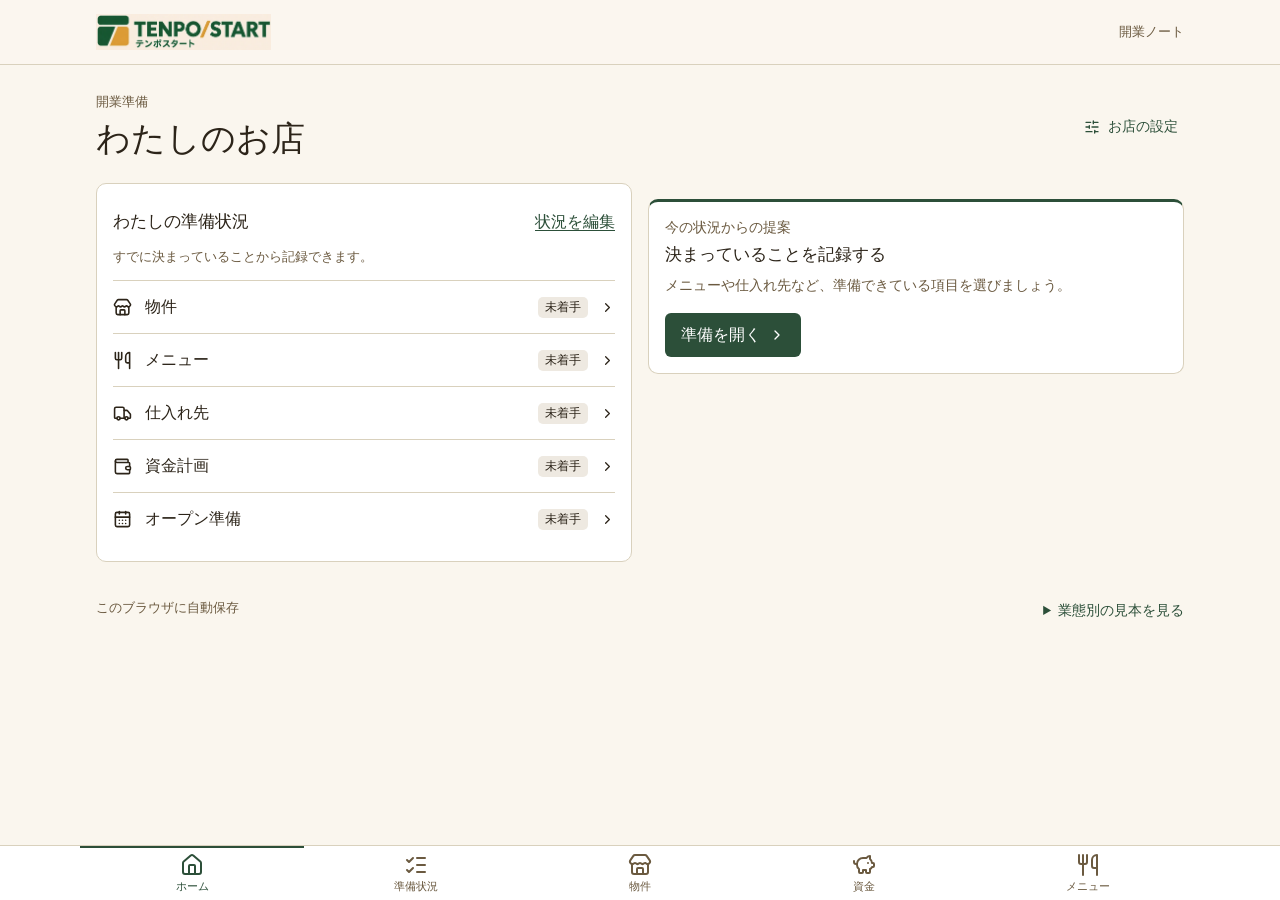
==== commit 2ba1a157: "Rebuild TENPO/START with the approved logo, independent preparation and Japanese listing import" ====
--- a/tenpo-start/index.html
+++ b/tenpo-start/index.html
@@ -1,6 +1,6 @@
 <!doctype html>
 <html lang="ja"><head><meta charset="utf-8"><meta name="viewport" content="width=device-width, initial-scale=1, viewport-fit=cover">
-<title>テンポスタート｜お店の開業準備デモ</title>
-<meta name="description" content="架空のお店で、開業準備の進み具合、候補物件の比較、資金計画、開店メニューを無料で体験できます。">
-<meta name="theme-color" content="#234f3c"><link rel="icon" href="./favicon.svg"><link rel="stylesheet" href="./demo-AEGFLE3B.css"><script defer src="./demo-3OQAQUFF.js"></script>
+<title>テンポスタート｜開業ノート</title>
+<meta name="description" content="店名が決まる前から、候補物件、メニュー、仕入れ先、資金を自分の順番で記録できます。">
+<meta name="theme-color" content="#234f3c"><link rel="icon" href="./tenpo-start-icon.png"><link rel="stylesheet" href="./demo-E7HKQL6L.css"><script defer src="./demo-FI5EVDRT.js"></script>
 </head><body><div id="root"></div><noscript>テンポスタートの開業準備デモは、ブラウザでJavaScriptを有効にしてご利用ください。</noscript></body></html>
--- a/tenpo-start/demo-E7HKQL6L.css
+++ b/tenpo-start/demo-E7HKQL6L.css
@@ -0,0 +1 @@
+:root{--ink:#233d33;--green:#234f3c;--muted:#607064;--paper:#f8f8f4;--line:#d7ddd2;--rust:#99542d;--serif:"Yu Mincho","Hiragino Mincho ProN","Noto Serif CJK JP",Georgia,serif;--sans:"Inter","Hiragino Kaku Gothic ProN","Noto Sans CJK JP","Yu Gothic",system-ui,sans-serif;font-family:var(--sans);color:var(--ink);background:var(--paper);font-size:16px;font-synthesis:none}*{box-sizing:border-box}body{margin:0;line-height:1.55}button,a,input,select,textarea{font:inherit;color:inherit}button,a{touch-action:manipulation}button{background:none;border:0;cursor:pointer}a{color:inherit}button:disabled{opacity:.6;cursor:wait}button:focus-visible,a:focus-visible,input:focus-visible,select:focus-visible,textarea:focus-visible,summary:focus-visible{outline:3px solid #ae723e;outline-offset:3px}.wrap{width:min(1168px,calc(100% - 80px));margin:auto}.mast{background:var(--green);color:#f9f9ef}.mastInner{display:flex;align-items:center;justify-content:space-between;height:75px}.brand{display:inline-flex;align-items:center;text-decoration:none;font-family:Arial,sans-serif;font-size:25px;font-weight:800;letter-spacing:-1.5px;line-height:1}.brandIcon{display:grid;place-items:center;width:38px;height:38px;border:1px solid #bdc9ad;border-radius:10px;margin-right:12px}.brand .slash{color:#d9ad72;padding:0 1px}.brand em{font:italic 24px Georgia,serif;font-weight:400;letter-spacing:-1px;color:#e3cfac;margin-left:12px}.settings{display:inline-flex;align-items:center;gap:8px;border:1px solid #ffffff50;border-radius:30px;color:#fff;padding:8px 15px;font-size:14px}.settings:hover{background:#ffffff19}.tabbar{background:#fff;border-bottom:1px solid var(--line)}.tabs{display:flex;gap:28px;height:56px;align-items:stretch}.tabs button{display:flex;align-items:center;justify-content:center;gap:8px;font-size:14px;font-weight:650;border-bottom:3px solid transparent;color:#697068;padding:3px 6px 0}.tabs button.selected{color:var(--green);border-color:var(--green)}.main{padding-top:30px;padding-bottom:75px}.cover{display:grid;grid-template-columns:1.02fr 1fr;position:relative;isolation:isolate;overflow:hidden;min-height:270px;border:1px solid #dcd4bf;border-radius:13px;background:#f6efdf;box-shadow:0 3px 0 -1px #fff,0 4px 0 -1px #dcd4bf}.cover:before{content:"";position:absolute;inset:0 auto 0 0;width:7px;background:#b06a3d}.coverCopy{z-index:1;padding:34px 0 31px 43px;align-self:center}.dateLine{display:flex;align-items:center;gap:8px;margin:0 0 14px;line-height:1.3;font-size:14px;font-weight:650;color:#6c603e}.hair{display:block;background:#ae9272;width:58px;height:1px;margin-left:5px}h1,h2,h3,p{margin:0}.cover h1,.pageTop h1{font-family:var(--serif);font-size:clamp(33px,4.05vw,58px);letter-spacing:-.065em;line-height:1.24;font-weight:650;color:#213e2f}.cover h1 span{white-space:nowrap}.coverSub{margin:12px 0 23px;font-size:16px;color:#514f3e;line-height:1.6}.coverArt{position:relative;align-self:stretch;overflow:hidden;mix-blend-mode:multiply}.coverArt:after{content:"";position:absolute;inset:0;background:linear-gradient(90deg,#f6efdf,transparent 13%)}.coverArt img{position:absolute;height:100%;width:100%;object-fit:contain;object-position:55% 50%;mix-blend-mode:multiply;transform:scale(1.025)}.btn{display:inline-flex;align-items:center;justify-content:center;gap:8px;padding:10px 17px;border:1px solid transparent;border-radius:7px;font-size:14px;font-weight:650;text-decoration:none;min-height:42px}.btn svg{width:17px;height:17px}.primary{background:var(--green);color:#fff}.primary:hover{background:#173929}.ghost{border-color:#b9c5b7;background:#fff}.ghost:hover,.textbtn:hover{background:#eff3eb}.summary{display:grid;grid-template-columns:1fr 1.2fr .8fr;align-items:center;padding:15px 0;margin:18px 0 25px;border:1px solid var(--line);border-radius:10px;background:#fff}.summary>div{display:flex;align-items:center;gap:9px;padding:3px 23px;min-height:32px;border-right:1px solid var(--line)}.summary>div:last-child{border:0}.summary svg{width:17px;min-width:17px;color:#64745e}.summary span{font-size:14px;color:#526054}.summary strong,.summary button{font-size:17px;font-weight:700;white-space:nowrap}.summary button{text-decoration:underline;text-decoration-color:#b2bbab;text-underline-offset:4px;padding:2px}.summary small{font-size:13px;font-weight:500}.progress{width:62px;height:5px;background:#e8ede2;border-radius:8px;overflow:hidden;margin-left:5px}.progress i{display:block;height:100%;background:#437453}.homeGrid{display:grid;grid-template-columns:minmax(0,1.75fr) minmax(260px,1fr);gap:22px;align-items:start}.panel,.road{background:#fff;border:1px solid var(--line);border-radius:12px;padding:23px 24px;margin-bottom:20px}.road{background:#eff2e9;border-color:#d5ddcd}.sectionHead{display:flex;align-items:center;justify-content:space-between;gap:12px}.sectionHead h2{font:650 clamp(20px,1.8vw,25px)/1.4 var(--serif);display:flex;align-items:center;gap:10px;letter-spacing:-.035em}.sectionHead h2 svg{color:#42694c;flex-shrink:0}.sectionDesc,.hint,.formHint{font-size:14px;color:var(--muted);line-height:1.7}.sectionDesc{margin:6px 0 12px}.hint{margin:10px 0 16px}.textbtn{color:#315e43;font-weight:650;font-size:14px;text-decoration:underline;text-underline-offset:4px;padding:5px 2px;text-align:left}.taskRow,.entryRow{width:100%;display:flex;align-items:center;gap:13px;border-top:1px solid #e3e7de;padding:16px 0;text-align:left}.taskRow:hover,.entryRow:hover{background:#f6f7f2}.taskIcon{width:40px;height:40px;flex:0 0 40px;display:grid;place-items:center;background:#edf2e8;color:#42613d;border-radius:10px}.phase1{background:#f6eee1;color:#94643f}.phase2{background:#f3e6de;color:#935135}.phase3{background:#e8eeef;color:#476474}.phase4{background:#f2ecd9;color:#756238}.rowcopy,.entryRow>span:nth-child(2){flex:1;min-width:0;display:flex;flex-direction:column}.rowcopy small,.entryRow small{font-size:12px;color:var(--muted);letter-spacing:.02em}.rowcopy strong,.entryRow strong{font-size:16px;line-height:1.55;overflow-wrap:anywhere}.taskDesc{font-size:13px;color:#657062;margin-top:3px}.state,.tag{display:inline-block;white-space:nowrap;background:#f2f3ef;border:1px solid #e1e5dc;color:#596358;border-radius:5px;padding:2px 7px;font-size:12px}.state1{color:#386140;background:#e8f1e6}.state2{color:#865121;background:#fcf0d7}.state3{color:#366044;background:#e6efe7}.chev{color:#808c7d;flex-shrink:0}.rail{display:flex;flex-direction:column;margin-top:17px}.rail button{position:relative;display:flex;align-items:center;gap:11px;text-align:left;padding:8px 0;font-size:15px}.rail button:before{content:"";width:1px;height:100%;position:absolute;left:13px;top:50%;background:#c3cfba}.rail button:last-child:before{display:none}.rail i{width:27px;height:27px;display:grid;place-items:center;border:1px solid #bac8b6;border-radius:50%;font:italic 15px Georgia;background:#eff2e9;z-index:1}.rail .active i{background:#3d6549;color:#fff;border-color:#3d6549}.rail span{flex:1;font-weight:550}.rail small{font-size:13px;color:#60715d}.rail button:hover span{text-decoration:underline}.pageTop{display:flex;align-items:center;justify-content:space-between;gap:12px;margin:9px 0 28px}.pageTop h1{font-size:clamp(30px,3vw,43px);margin-top:8px}.crumb{font-size:13px;color:var(--muted)}.filters,.values,.seg,.connection{display:flex;align-items:center;gap:10px;flex-wrap:wrap}.filters label{display:flex;align-items:center;border:1px solid var(--line);background:#fff;border-radius:6px;padding:0 10px;gap:7px}.filters input{border:0;outline:0;background:transparent;height:41px;width:170px}select{appearance:none;background:#fff url("data:image/svg+xml,%3Csvg xmlns='http://www.w3.org/2000/svg' width='16' height='16' fill='none' stroke='%23566852' stroke-width='1.5'%3E%3Cpath d='m4 6 4 4 4-4'/%3E%3C/svg%3E") no-repeat right 10px center;padding:9px 33px 9px 10px;border:1px solid #bdc9b9;border-radius:6px}.group .sectionHead{margin-bottom:15px}.group .taskRow{padding:12px 0}.empty{padding:34px 12px;text-align:center;display:grid;justify-items:center;gap:9px;color:#62735f}.empty b{color:var(--ink);font-size:17px}.empty p{font-size:15px;max-width:620px}.empty .btn{margin-top:7px}.entryRow{margin-top:8px}.entryRow>svg:first-child{color:#657e5f;flex:0 0 20px}.entryRow p{color:#677366;font-size:14px;white-space:nowrap;overflow:hidden;text-overflow:ellipsis}.values{gap:26px;padding-top:16px}.values div{display:grid;gap:5px}.values small{color:var(--muted)}.compareScroll{overflow-x:auto}table{width:100%;border-collapse:collapse;margin:18px 0}th,td{padding:10px;text-align:left;font-size:14px;border-bottom:1px solid var(--line);white-space:nowrap}th{background:#eef2eb}details{font-size:14px;color:var(--muted);margin:15px 0 0}summary{cursor:pointer}details p{margin-top:8px}.seg{display:inline-flex;border:1px solid var(--line);border-radius:7px;overflow:hidden;gap:0;margin:7px 0}.seg button{padding:7px 14px;font-size:14px}.seg [aria-pressed=true]{color:#fff;background:var(--green)}.handoff{display:flex;justify-content:space-between;gap:15px;align-items:baseline;border-top:1px solid var(--line);padding:14px 0}.handoff span{white-space:pre-wrap;overflow-wrap:anywhere}.export{margin:10px 0}.sheet{border:1px solid #c5cfbf;border-radius:14px;color:var(--ink);width:min(520px,94vw);max-height:90dvh;padding:0;background:#fbfcf8;box-shadow:0 22px 65px #18322235}.sheet::backdrop{background:#11221973}.sheet form{display:flex;flex-direction:column;max-height:88dvh}.sheetHead,.sheetFoot{background:#f1f3ec;display:flex;align-items:center;justify-content:space-between;padding:17px 21px;gap:12px;flex:none}.sheetHead{border-bottom:1px solid var(--line)}.sheetHead small{color:#62705e;font-size:13px}.sheetHead h2{font:650 22px/1.4 var(--serif)}.iconbtn{height:38px;width:38px;display:grid;place-items:center;border-radius:50%}.iconbtn:hover{background:#e5eae0}.sheetBody{overflow:auto;padding:18px 22px}.intro{font-size:15px;margin:0 0 12px;color:#4b5a4b}.sheetFoot{border-top:1px solid var(--line);justify-content:flex-end}.field{display:block;margin-bottom:15px}.field>span{display:block;font-size:14px;font-weight:650;margin:0 0 5px}.field input,.field select,.field textarea{width:100%;border:1px solid #bdc9b9;border-radius:6px;color:var(--ink);background-color:#fff;padding:10px 11px;min-height:43px}.field select{padding-right:38px}.field textarea{resize:vertical}.related{display:grid;gap:7px;padding:12px;background:#f0f3eb;font-size:14px;border-radius:7px}.related div,.attachment{display:flex;align-items:center;gap:7px}.filefield{display:flex;align-items:center;gap:7px;flex-wrap:wrap;padding:13px;border:1px dashed #b3c1ab;border-radius:7px;font-size:14px}.filefield input{width:100%}.error,.connection,.demo{background:#fff1dc;color:#754419;border:1px solid #ebcc9c;padding:12px 16px;border-radius:8px;margin:0 0 16px}.error{margin:12px 0 0}.connection div{flex:1;min-width:210px}.connection p,.demo{font-size:14px}.toast:not(:empty){position:fixed;bottom:25px;left:50%;transform:translate(-50%);z-index:5;background:#223e31;color:#fff;border-radius:8px;font-size:14px;padding:10px 19px;box-shadow:0 4px 16px #0002;text-align:center}@media(max-width:950px){.wrap{width:calc(100% - 40px)}.summary>div{padding:3px 12px}.summary .progress{display:none}.homeGrid{grid-template-columns:minmax(0,1.55fr) minmax(230px,1fr);gap:14px}.panel,.road{padding:18px}.taskDesc{display:none}}@media(max-width:720px){.wrap{width:calc(100% - 28px)}.mastInner{height:58px}.brand{font-size:21px}.brandIcon{width:31px;height:31px;margin-right:8px}.brandIcon svg{width:19px}.brand em{font-size:20px;margin-left:9px}.settings{font-size:13px;padding:6px 10px}.tabs{width:100%;height:53px;justify-content:space-around;gap:0}.tabs button{flex:1;gap:2px;flex-direction:column;font-size:12px;padding:4px 0 1px}.tabs svg{height:16px}.main{padding-top:15px}.cover{grid-template-columns:1.15fr .85fr;min-height:205px}.coverCopy{padding:23px 0 22px 19px}.cover h1{font-size:clamp(29px,6.4vw,38px);letter-spacing:-.065em}.cover h1 span{display:block}.coverSub{font-size:13px;margin:8px 0 14px}.coverArt img{height:100%;width:119%;object-fit:contain;left:-9%}.dateLine{font-size:12px;margin-bottom:9px}.dateLine svg{width:14px}.hair{width:19px}.btn{padding:8px 12px}.cover .btn{font-size:13px;min-height:37px}.summary{margin:12px 0 15px;padding:10px 0;grid-template-columns:1.2fr 1.1fr .78fr}.summary>div{display:flex;flex-direction:column;align-items:flex-start;padding:0 11px;gap:1px}.summary svg{display:none}.summary span{font-size:12px}.summary button,.summary strong{font-size:14px;min-height:22px;padding:0}.summary small{font-size:11px}.homeGrid{display:block}.panel,.road{padding:17px 15px;margin-bottom:14px}.sectionHead h2{font-size:20px;gap:7px}.sectionHead h2 svg{width:19px}.taskRow{padding:13px 0;gap:9px}.taskIcon{width:33px;height:33px;flex-basis:33px;border-radius:8px}.taskIcon svg{width:18px}.rowcopy strong{font-size:15px}.taskRow .chev{display:none}.sectionDesc{font-size:13px}.pageTop{margin:5px 0 18px}.pageTop h1{font-size:30px}.filters{gap:6px}.filters select{font-size:14px}.filters label,.filters input{width:100%}.entryRow{gap:8px}.sheet{width:100%;max-width:none;max-height:92dvh;border-radius:15px 15px 0 0;margin:auto 0 0}.sheet form{max-height:91dvh}.sheetFoot{padding-bottom:max(14px,env(safe-area-inset-bottom))}.sheetBody{padding:15px}.connection .btn{font-size:13px}.values{gap:15px}.state,.tag{font-size:11px}.handoff{display:grid;gap:4px}.pageTop .btn{font-size:13px}.toast:not(:empty){width:max-content;max-width:90%}}@media(max-width:365px){.settings span{display:none}.summary>div{padding:0 6px}.coverCopy{padding-left:14px}.cover h1{font-size:27px}}.source{font-size:14px;color:#365c45;margin-bottom:13px}.toolShortcut{margin:0 0 14px}.coverModel{align-self:center;justify-self:stretch;margin:23px 30px;padding:24px 26px;border-left:2px solid #a57649;background:#f8f5e9}.coverModel small,.forecastRow small{display:block;font-size:14px;color:var(--muted)}.coverModel strong{display:block;font:650 clamp(21px,2.5vw,32px)/1.5 var(--serif);margin:5px 0 12px}.industryChecks{border:1px solid var(--line);border-radius:8px;margin:0 0 16px;padding:9px 12px 12px}.industryChecks legend{font-weight:650;font-size:14px;padding:0 4px}.industryChecks>div,.selectedKinds{display:flex;flex-wrap:wrap;gap:8px}.industryChecks label{display:inline-flex;gap:7px;align-items:center;padding:5px 9px;background:#eef2e8;border-radius:5px;font-size:14px}.industryChecks input{accent-color:var(--green)}.selectedKinds{margin:14px 0 0;align-items:center;font-size:14px}.selectedKinds b{color:#456944;border:1px solid #c8d4bf;padding:2px 8px;border-radius:5px}.forecastRow{display:flex;justify-content:space-between;align-items:center;gap:16px;border-top:1px solid var(--line);padding:16px 0}.forecastRow strong{display:block;margin:3px 0}.forecastRow p{max-width:45em;color:var(--muted);font-size:14px}.forecastAmount{display:flex;flex-direction:column;align-items:flex-end;gap:5px;white-space:nowrap}.combined{padding:13px;background:#edf3e8;border-radius:7px;display:flex;flex-wrap:wrap;align-items:center;gap:8px 16px;margin-top:10px}.combined small{width:100%;color:var(--muted)}@media(max-width:720px){.cover:has(.coverModel){display:block}.coverModel{margin:0 17px 16px;padding:8px 12px}.coverModel strong{font-size:17px;display:inline;margin:0 6px 0 0}.cover:has(.coverModel) h1 span{display:inline}.forecastRow{align-items:flex-start}.forecastRow p,.forecastAmount .btn{font-size:13px}}.app .main,.with-dock{padding-bottom:calc(92px + env(safe-area-inset-bottom,0px))}.app .homeGrid{display:block}.stage-dock{position:fixed;z-index:12;inset:auto 0 0;background:#fffefb;border-top:1px solid #cdd8cc;box-shadow:0 -3px 16px #1e3b2610;padding:3px max(4px,env(safe-area-inset-right)) max(4px,env(safe-area-inset-bottom)) max(4px,env(safe-area-inset-left))}.stage-dock>div{max-width:760px;margin:auto;display:flex;align-items:stretch}.stage-dock button{min-width:0;flex:1;display:flex;align-items:center;justify-content:center;gap:4px;flex-direction:column;min-height:54px;padding:4px 0;border-radius:7px;background:transparent;color:#476054;line-height:1.2}.stage-dock button span{font-size:clamp(12px,3.2vw,14px);font-weight:650;white-space:nowrap;letter-spacing:0}.stage-dock button[aria-current],.stage-dock button.has-current,.dock-more [aria-current]{background:#e6f0e5;color:#174229}.stage-dock button:hover,.dock-more button:hover{background:#eef3ed}.dock-more{padding:0;margin:auto auto max(75px,12vh);border:1px solid #ccd5ca;border-radius:13px;color:#244433;width:min(395px,calc(100vw - 32px));background:#fff}.dock-more::backdrop{background:#14281c60}.dock-more>div{padding:15px}.dock-more header{display:flex;justify-content:space-between;align-items:center;border-bottom:1px solid #dce4da;padding-bottom:8px}.dock-more h2{font-size:18px}.dock-more button{padding:12px;display:flex;align-items:center;gap:12px;min-height:44px;text-align:left}.dock-more>div>button{width:100%}.app .toast:not(:empty){bottom:calc(75px + env(safe-area-inset-bottom,0px));z-index:14}.app :is(p,h1,h2,h3,summary),.opening :is(p,h1,h2,h3,summary),.rowcopy,.listing-panel{line-break:strict;word-break:normal;overflow-wrap:break-word}.app h1,.opening h1,.opening h2,.app h2,.rowcopy strong{text-wrap:balance}.app p,.opening p{text-wrap:pretty}.phrase{display:inline-block;max-width:100%}.op-feature:has(img[src="/listing-sample.png"])>img{object-fit:contain;aspect-ratio:1.5;background:#f7f3e9;padding:12px;border:1px solid #e0d8c4}.app .sectionHead{flex-wrap:wrap}.app .sectionHead .textbtn,.app .pageTop>.btn,.op-steps span,.settings span,.state{white-space:nowrap}.app .coverCopy>.textbtn{display:block;width:fit-content;margin-top:12px}.app .compareScroll th,.app .compareScroll td{white-space:nowrap}.listing-panel{color:#243d30;background:#fffefa;border:1px solid #cfd9cc;border-radius:12px;padding:clamp(16px,3.5vw,34px);margin:18px 0;line-height:1.75}.listing-head{display:flex;align-items:flex-start;gap:12px}.listing-head>svg{color:#597a5e;flex:none;margin-top:5px}.listing-head h2,.listing-section h3{font-family:var(--serif);color:#21442f;margin:0 0 6px;line-height:1.45}.listing-head h2{font-size:clamp(21px,3.2vw,32px)}.listing-section h3{font-size:clamp(20px,2.3vw,25px)}.listing-actions,.listing-links{display:flex;align-items:center;flex-wrap:wrap;gap:9px 15px;margin:16px 0 6px}.listing-links button{color:#32623e;text-decoration:underline;text-underline-offset:3px;font-size:.9rem;min-height:36px}.listing-panel button:disabled{opacity:.5;cursor:default}.listing-section,.listing-original,.listing-kpis{border-top:1px solid #d4dfd1;margin-top:22px;padding-top:19px}.listing-fields{display:grid;grid-template-columns:repeat(auto-fit,minmax(min(190px,100%),1fr));gap:10px 16px;margin:16px 0}.listing-input{display:flex;flex-direction:column;justify-content:flex-end;min-width:0;gap:4px;font-size:.88rem;font-weight:650}.listing-input input{display:block;width:100%;min-width:0;appearance:none;background:#fff;border:1px solid #abbba9;border-radius:5px;color:#1e372a;font-size:16px;font-weight:450;padding:8px 10px;min-height:43px}.listing-panel details{margin-bottom:13px}.listing-panel summary{cursor:pointer;color:#365a40;font-size:.94rem}.listing-panel pre{white-space:pre-wrap;overflow-wrap:anywhere;max-height:15em;overflow:auto;background:#f3f5ef;padding:12px}.listing-original img{max-width:100%;max-height:580px;object-fit:contain;margin-top:10px}.listing-kpis{display:grid;grid-template-columns:repeat(auto-fit,minmax(min(155px,100%),1fr));gap:12px}.listing-kpis>div{border-left:3px solid #769373;padding:5px 10px}.listing-kpis small,.listing-kpis strong{display:block}.listing-kpis strong{font-size:1.15rem;color:#244a30;font-variant-numeric:tabular-nums}.listing-kpis strong span{font-size:.8rem}.listing-conclusion,.listing-notice{padding:12px 15px;background:#edf4ea;border-radius:6px;margin:14px 0}.listing-conclusion strong{color:#184b2c;margin:0 .15em}.listing-section ul{list-style:disc;padding-left:1.4em}.listing-section li+li{margin-top:6px}@media(max-width:680px){.app .cover{display:block;min-height:0}.app .coverCopy{padding:22px 19px}.app .coverArt{display:none}.app .cover h1 span{display:inline-block}.app .notebook-stage{align-items:flex-start;gap:6px}.app .pageTop{flex-wrap:wrap;gap:8px}.app .summary>div{min-width:0}.opening .op-hero h1{font-size:clamp(33px,9vw,54px);line-height:1.28}.opening .op-inner h1{font-size:clamp(25px,6.8vw,34px)}.op-task-list label>span,.rowcopy{min-width:0}.opening .op-choices button,.opening .op-sectors button{gap:7px;min-width:0}.opening .op-sectors button{padding-inline:11px}.listing-actions button{padding:9px 12px;font-size:.94rem;white-space:nowrap}}.comparison-source{display:block;color:#58685b;font-size:.78rem}@supports (word-break:auto-phrase){:is(.app,.opening) :is(h1,h2,h3,p,.taskDesc,.op-task-list small,.rowcopy strong){word-break:auto-phrase;overflow-wrap:anywhere}}.od{background:var(--bg);color:var(--ink);min-height:100svh;font:400 1rem/1.625 var(--font-sans);font-variant-numeric:tabular-nums}.od *,.od *:before,.od *:after{box-sizing:border-box;min-width:0}.od :is(h1,h2,h3,p,dl,dd){margin:0}.od :is(h1,h2,h3,p,dt,dd,b,small,.od-record){overflow-wrap:anywhere}.od :is(button,input,textarea,select){font:inherit}.od :is(button,a,summary,select){touch-action:manipulation}.od :is(button,a,select,input:not([type=checkbox]),summary){min-height:var(--tap)}.od :is(button,a,input,select,textarea,summary):focus-visible{outline:2px solid var(--focus);outline-offset:2px}.od-header{position:sticky;z-index:10;top:0;background:var(--primary);color:var(--on-primary);padding-top:env(safe-area-inset-top)}.od-header>div,.od-body{width:100%;max-width:640px;margin-inline:auto;padding-inline:max(var(--space-4),env(safe-area-inset-left)) max(var(--space-4),env(safe-area-inset-right))}.od-header>div{min-height:56px;display:flex;align-items:center;justify-content:space-between;gap:var(--space-3)}.od-brand,.od-switch,.od-crumb,.od-controls,.od-hero p,.od-action-head span,.od-inspection,.od-link,.od-primary,.od-outline,.od-foot a{display:flex;align-items:center;gap:var(--space-2)}.od-brand{text-decoration:none;color:var(--on-primary);gap:var(--space-3)}.od-logo{width:26px;height:24px;overflow:hidden;background:var(--bg);border-radius:var(--radius-sm);flex:none}.od-logo img{height:24px;width:auto;max-width:none;display:block}.od-head-copy{display:grid;line-height:1.15}.od-head-copy b{font:750 1.375rem/1.15 var(--font-sans);letter-spacing:-.045em}.od-brand i{color:#e7bd70;font-style:normal}.od-head-copy small{font-size:.8125rem;text-overflow:ellipsis;white-space:nowrap;overflow:hidden;margin-top:2px}.od-switch{flex:none;font-size:.8125rem;position:relative}.od-switch>span{display:none}.od-switch select{background:transparent;color:var(--on-primary);padding:4px 26px 4px 10px;border:1px solid currentColor;border-radius:var(--radius-sm);appearance:none}.od-switch svg{position:absolute;right:7px;pointer-events:none}.od-switch option,.od-field input,.od-check-line select,.od-field textarea,.od-price input{background:var(--surface);color:var(--ink)}.od-body{padding-top:var(--space-4);padding-bottom:calc(80px + env(safe-area-inset-bottom))}.od-hero,.od-rail,.od-paper,.od-summary,.od-action,.od-finding{border:1px solid var(--border);border-radius:var(--radius-md);background:var(--surface);padding:var(--space-4)}.od-hero{display:flex;align-items:center;justify-content:space-between;gap:var(--space-2);overflow:hidden;padding-block:0}.od-hero>div:first-child{padding-block:var(--space-3)}.od-hero img{width:32%;max-height:104px;object-fit:cover;object-position:50% 53%;align-self:stretch}.od-shop-icon svg{width:48px;height:48px;color:var(--primary)}.od h1,.od-action h2{font:700 1.375rem/1.875rem var(--font-sans)}.od h2,.od h3{font:700 1.0625rem/1.5rem var(--font-sans)}.od-overline,.od-hero p,.od-hint,.od-title p,.od-finding p,.od-action>p,.od-rail-head>span,.od-section-head>span,.od-field,.od-action-head small,.od-feedback,.od-foot,.od-crumb,.od-check-line select{font-size:.8125rem;line-height:1.125rem;color:var(--ink-2)}.od-hero p{margin-top:var(--space-1)}.od-rail{margin:var(--space-3) 0}.od-rail-head,.od-section-head,.od-action-head,.od-pagehead,.od-foot{display:flex;justify-content:space-between;align-items:center;gap:var(--space-2)}.od-stops{display:grid;grid-template-columns:repeat(5,minmax(0,1fr));margin-top:var(--space-2)}.od-stops button{position:relative;display:grid;justify-items:center;align-content:start;gap:4px;color:var(--ink-2);font-size:.8125rem;padding:0}.od-stops button:not(:last-child):after{content:"";position:absolute;top:11px;height:2px;left:calc(50% + 12px);width:calc(100% - 24px);background:var(--border)}.od-stops button.past:after{background:var(--primary)}.od-dot{display:grid;place-items:center;border-radius:50%;border:1px solid var(--border);background:var(--surface);width:24px;height:24px;font-size:.8125rem}.od-stops .past .od-dot{background:var(--primary-soft);color:var(--primary)}.od-stops [aria-current]{font-weight:700;color:var(--primary)}.od-stops [aria-current] .od-dot{background:var(--primary);color:var(--on-primary);border-color:var(--primary)}.od-columns,.od-candidates,.od-fields{display:grid;grid-template-columns:minmax(0,1fr);gap:var(--space-3)}.od-action{border-top:3px solid var(--primary)}.od-action-head span,.od-inspection{color:var(--primary);font-weight:600}.od-action h2{margin:var(--space-3) 0 var(--space-1)}.od-primary,.od-outline{justify-content:center;font-weight:600!important;border-radius:var(--radius-sm);padding:var(--space-2) var(--space-4)}.od-primary{margin-top:var(--space-4);color:var(--on-primary);background:var(--primary)}.od-outline{width:100%;border:1px solid var(--primary);color:var(--primary);background:var(--surface)}.od-outline[aria-pressed=true]{background:var(--primary-soft)}.od .opening-support{font-size:.875rem;margin-top:var(--space-2);color:var(--ink-2)}.od .opening-support summary{align-content:center}.od-summary button{display:grid;grid-template-columns:20px minmax(0,1fr) 16px;align-items:center;text-align:left;min-height:56px;width:100%;gap:var(--space-3);padding:var(--space-2) 0;border-bottom:1px solid var(--border)}.od-summary button:last-child{border:0}.od-summary button>svg:first-child,.od-finding>svg{width:20px;height:20px;color:var(--ink-2);flex:none}.od-summary button>svg:last-child{width:16px}.od-summary small,.od-summary b{display:block}.od-summary small,.od-list-stats dt{font:400 .8125rem/1.125rem var(--font-sans);color:var(--ink-2)}.od .stage-dock{background:var(--surface);border-top:1px solid var(--border);box-shadow:none;padding:0 max(0px,env(safe-area-inset-right)) env(safe-area-inset-bottom) max(0px,env(safe-area-inset-left))}.od .stage-dock>div{max-width:640px;display:grid;grid-template-columns:repeat(5,minmax(0,1fr))}.od .stage-dock button{min-height:54px;gap:2px;padding:4px 0;border-radius:0;color:var(--ink-2);background:transparent}.od .stage-dock button>svg{width:var(--icon-size);height:var(--icon-size);stroke-width:2}.od .stage-dock button>span{font-size:.6875rem;line-height:.875rem;font-weight:400}.od .stage-dock button[aria-current=page]{color:var(--primary);box-shadow:inset 0 2px var(--primary)}.od .stage-dock button[aria-current=page]>span{font-weight:700}.od-crumb button,.od-link,.od-foot a{color:var(--primary);padding:0;text-underline-offset:3px;text-decoration:underline}.od-title,.od-pagehead{margin:0 0 var(--space-4)}.od-pagehead .od-title,.od-pagehead .od-primary{margin:0}.od-finding{display:flex;align-items:center;gap:var(--space-3);background:var(--primary-soft);margin-bottom:var(--space-4)}.od-finding h2{font:700 2.5rem/2.75rem var(--font-num)}.od-finding small{font-size:.8125rem}.od-candidate.picked{border-color:var(--primary)}.od-candidate h2,.od-cash-result{margin-block:var(--space-2)}.od-list-stats{margin-block:var(--space-2)!important}.od-list-stats>div,.od-check-line,.od-cash-result{display:flex;justify-content:space-between;align-items:center;gap:var(--space-2);padding-block:var(--space-2);border-bottom:1px solid var(--border)}.od-list-stats dd{text-align:right;font-weight:650}.od-inspection{font-size:.875rem;margin:var(--space-3) 0!important;align-items:flex-start}.od-inspection svg{flex:none}.od-record{white-space:pre-wrap;background:var(--surface-2);border-radius:var(--radius-sm);padding:var(--space-2);margin-block:var(--space-2)!important}.od-field{display:grid;gap:var(--space-1)}.od-fields{margin-block:var(--space-3)}.od-field input,.od-field textarea,.od-price input,.od-check-line select{border:1px solid var(--border);border-radius:var(--radius-sm);padding:var(--space-2);width:100%;font-size:1rem}.od-field input[type=number],.od-price input{text-align:right}.od-field textarea{resize:vertical}.od-check-line{font-size:.875rem;min-height:56px}.od-check-line select{width:auto;flex:none}.od-memo,.od-editor h3,.od-paper+.od-paper{margin-top:var(--space-4)}.od-controls{align-items:baseline;gap:var(--space-4)}.od-short{color:var(--danger)}.od-cash-result{margin-bottom:var(--space-6);background:var(--surface-2);border:0;border-radius:var(--radius-sm);padding-inline:var(--space-3)}.od-task,.od-product,.od-handoff{display:flex;min-height:56px;align-items:center;justify-content:space-between;gap:var(--space-2);padding:var(--space-2) 0;border-bottom:1px solid var(--border)}.od-task label,.od-product>label:first-child{display:flex;min-height:var(--tap);align-items:center;gap:var(--space-2)}.od input[type=checkbox]{width:20px;height:20px;flex:none;accent-color:var(--primary)}.od-task label:has(:checked) span{text-decoration:line-through;color:var(--ink-2)}.od-price{display:flex;align-items:center;gap:var(--space-1)}.od-price input{max-width:7rem}.od-feedback:not(:empty){padding:var(--space-2) 0;color:var(--primary)}.od-feedback:empty{display:none}.od-foot{margin-top:var(--space-4);flex-wrap:wrap}@media(min-width:768px){.od-header>div,.od-body,.od .stage-dock>div{max-width:1120px}.od-columns,.od-fields,.od-candidates{grid-template-columns:repeat(2,minmax(0,1fr));gap:var(--space-4)}.od-editor .od-fields,.od-paper form .od-fields{max-width:100%}}@media(max-width:360px){.od-finding h2{font-size:2rem}.od-pagehead{flex-wrap:wrap}}.od-header{background:#fbf6ef;border-bottom:1px solid var(--border);color:var(--ink)}.od-header>div{min-height:64px}.od-brand img,.ts-approved-brand{display:block;width:175px;height:auto;mix-blend-mode:multiply}.od-header-caption{font-size:.8125rem;color:var(--ink-2)}.od-intro{display:flex;justify-content:space-between;align-items:center;gap:12px;margin:12px 0 22px}.od-intro h1{font-size:clamp(1.6rem,4vw,2.15rem);line-height:1.35;margin-top:4px}.od-location,.od-profile-button,.od-intake h2,.od-buttons,.od-tools,.od-status-label,.od-area-row small{display:flex;align-items:center;gap:8px}.od-profile-button{flex:none;color:var(--primary);font-size:.85rem!important}.od-location,.od-intake>p,.od-recommend>p,.od-reading>p,.od-entry small{color:var(--ink-2);font-size:.88rem}.od-columns{align-items:start}.od-section-head{flex-wrap:wrap}.od-area-row{display:grid;grid-template-columns:20px 1fr auto 15px;align-items:center;gap:12px;width:100%;text-align:left;border-top:1px solid var(--border);padding:13px 0;color:var(--ink)}.od-area-row small{border-radius:5px;background:var(--surface-2);font-size:.75rem;padding:1px 7px}.od-area-row small[data-state=\6c7a\5b9a\6e08\307f]{color:var(--primary);background:var(--primary-soft)}.od-progress .od-hint{margin:4px 0 14px}.od-recommend{border-top:3px solid var(--primary)}.od-recommend h2,.od-reading h3{margin:7px 0}.od-status-row,.od-entry{display:flex;align-items:center;justify-content:space-between;gap:12px;border-bottom:1px solid var(--border);padding:8px 0}.od-status-label{flex-wrap:wrap;justify-content:space-between;flex:1;gap:8px}.od-status-label select,.od-field select,.od-intake textarea{color:var(--ink);background:var(--surface);border:1px solid var(--border);border-radius:6px;padding:7px}.od-candidate-head{margin:24px 0 10px}.od-candidate-head .od-status-label{flex:none;font-size:.85rem}.od-buttons,.od-tools{flex-wrap:wrap}.od-buttons .od-primary,.od-buttons .od-outline{margin-top:8px;width:auto}.od-tools,.od-reading{margin-top:12px}.od-reading{border-top:1px solid var(--border);padding-top:12px}.od-intake textarea{width:100%}.od-reading pre{white-space:pre-wrap;overflow-wrap:anywhere;max-height:200px;overflow:auto}.od-intake summary,.od-foot summary{color:var(--primary);cursor:pointer;padding:8px 0}.od-entry small{display:block;white-space:pre-wrap}.od-settings,.od-intake{max-width:780px}.od-main .od-crumb,.od-crumb{margin-bottom:8px}.od-status-label+.od-finding{margin-top:12px}.od .od-fields input,.od .od-field select,.od .od-field textarea,.od .od-intake textarea{font-size:16px}@media(max-width:380px){.od-intro{align-items:flex-start}.od-status-row{flex-wrap:wrap}.od-brand img{width:150px}}.opening-support{margin:14px 0 0;color:#385b49;font:inherit;font-size:.94rem;line-height:1.65}.opening-support>summary{width:fit-content;padding:5px 0;cursor:pointer;text-decoration:underline;text-decoration-color:#8ca294;text-underline-offset:4px}.opening-support>summary::marker{color:#67836e;font-size:.85em}.opening-support-body{margin:5px 0 12px;padding:14px 16px;border-left:2px solid #b6c9b8;background:#fbfcf8;color:#38473e;border-radius:0 6px 6px 0}.opening-support .opening-support-body p{margin:0 0 8px}.opening-support .opening-support-free{color:#415b49;font-size:.875rem}.opening-support a{display:inline-block;padding-block:5px;color:#19533b;font-weight:650;text-underline-offset:4px}.opening-support :focus-visible{outline:3px solid #ad7c30;outline-offset:3px}:is(.ts-service,.od){--bg: #faf6ee;--surface: #ffffff;--surface-2: #eee9e1;--ink: #2c2419;--ink-2: #6b5a40;--border: #d9d1bd;--primary: #2c4f39;--primary-text: #2c4f39;--on-primary: #ffffff;--primary-soft: #e1e2d8;--accent: #93332a;--accent-text: #93332a;--on-accent: #ffffff;--accent-soft: #eedfd6;--focus: #2c4f39;--ok: #1b7f4d;--ok-soft: #dbe5d7;--warn: #b45309;--warn-soft: #f0dfce;--danger: #b3261e;--danger-soft: #f0d9d1;--info: #1d4ed8;--info-soft: #dbdeeb;--chart-1: #2a78d6;--chart-2: #eb6834;--chart-3: #1baf7a;--chart-4: #eda100;--chart-5: #e87ba4}:is(.ts-service,.od){--font-sans: -apple-system, BlinkMacSystemFont, "Hiragino Sans", "Noto Sans JP", sans-serif;--font-num: "Hiragino Sans", "Noto Sans JP", -apple-system, BlinkMacSystemFont, sans-serif;--space-1: 4px;--space-2: 8px;--space-3: 12px;--space-4: 16px;--space-6: 24px;--space-8: 32px;--tap: 44px;--radius-sm: 6px;--radius-md: 10px;--radius-lg: 16px;--radius-full: 999px;--shadow-sheet: 0 -2px 12px rgba(0,0,0,.12);--icon-stroke: 2px;--icon-size: 24px}.ts-service{--forest:#164b37;--deep:#18382e;--mute:#516259;--gold:#ad7c30;--edge:#d3dcd2;font-family:Inter,Hiragino Kaku Gothic ProN,Yu Gothic,Meiryo,sans-serif;min-height:100svh;background:#fcfcf8;color:var(--deep);font-size:1rem;line-height:1.65;letter-spacing:.012em}.ts-service *{box-sizing:border-box}.ts-service button,.ts-service input,.ts-service select{font:inherit}.ts-service h1,.ts-service h2,.ts-service p{margin:0}.ts-service button,.ts-service a{touch-action:manipulation}.ts-bound{width:min(1120px,calc(100% - 72px));margin:auto}.ts-head{border-bottom:1px solid var(--edge);background:#fffefa}.ts-head>.ts-bound{height:76px;display:flex;align-items:center;justify-content:space-between;gap:16px}.ts-head>.ts-bound>span,.ts-head a.ts-legacy{color:var(--mute);font-size:.875rem}.ts-legacy{text-underline-offset:4px}.ts-brand{display:inline-flex;gap:9px;align-items:center;font-family:Arial,sans-serif;font-weight:850;line-height:1;letter-spacing:-.055em;font-size:1.45rem;text-decoration:none;color:var(--forest)}.ts-brand i{color:var(--gold);font-style:normal}.ts-mark{display:inline-block;width:28px;height:26px;overflow:hidden}.ts-mark img{display:block;height:26px;width:auto;max-width:none}.ts-main{padding:clamp(24px,4.5vw,66px) 0 70px;outline:none!important}.ts-layout{display:grid;grid-template-columns:minmax(0,1.12fr) minmax(0,.88fr);gap:clamp(35px,7vw,100px);align-items:start}.ts-content{min-width:0}.ts-aside{background:#f6efdf;border:1px solid #e3d7bd;border-radius:18px;overflow:hidden;margin-top:2px}.ts-art{width:100%;display:block;aspect-ratio:1.5;object-fit:cover}.ts-aside-copy{padding:22px clamp(22px,3vw,38px) 32px;border-top:1px solid #e6dac5}.ts-aside h2{font-family:var(--serif),serif;font-size:clamp(1.45rem,2.2vw,2rem);line-height:1.55;letter-spacing:.025em}.ts-aside p{margin-top:12px;color:#525e4e}.ts-steps{display:flex;gap:7px;margin:0 0 34px}.ts-steps span{flex:1;color:#58625b;font-size:.8125rem;border-top:3px solid #dde3db;padding-top:7px}.ts-steps .on{border-color:var(--forest);color:var(--forest);font-weight:700}.ts-kicker,.ts-caption{display:inline-block;color:var(--forest);font-size:.875rem;font-weight:700}.ts-kicker{border-left:3px solid var(--gold);padding-left:10px;margin:0 0 10px!important}.ts-service h1{font-family:var(--serif),"Yu Mincho",serif;font-size:clamp(1.9rem,3.5vw,3.1rem);letter-spacing:-.045em;line-height:1.35;text-wrap:balance}.ts-service .ts-sub{color:var(--mute);margin:13px 0 24px}.ts-groups,.ts-list,.ts-methods{display:grid;gap:9px}.ts-groups button,.ts-list button,.ts-method{display:flex;align-items:center;text-align:left;gap:14px;border:1px solid var(--edge);background:#fff;border-radius:11px;color:var(--deep);min-height:51px;padding:11px 16px}.ts-groups button{min-height:68px}.ts-groups button>svg{color:var(--forest)}.ts-groups button b,.ts-groups button small{display:block}.ts-groups button small{font-size:.8125rem;color:var(--mute)}.ts-service button[aria-pressed=true]{border-color:var(--forest);background:#eaf3e9;color:var(--forest)}.ts-service button:is(:hover,:focus-visible):not(:disabled){border-color:#3c7357}.ts-radio{width:17px;height:17px;border-radius:50%;border:1px solid #8f9b90;margin-left:auto;flex:none;background:#fff}.ts-service [aria-pressed=true]>.ts-radio{background:var(--forest);box-shadow:inset 0 0 0 3px #fff;border-color:var(--forest)}.ts-options{padding:18px 0 0;display:grid;gap:13px}.ts-service label,.ts-service legend{font-weight:650;font-size:.9375rem}.ts-service select,.ts-service input{display:block;margin-top:5px;border:1px solid #aab9ab;border-radius:7px;padding:9px 12px;min-height:46px;color:var(--deep);background:#fff;width:100%;max-width:100%}.ts-service select{appearance:none;background:#fff url("data:image/svg+xml,%3Csvg xmlns='http://www.w3.org/2000/svg' viewBox='0 0 16 16'%3E%3Cpath d='m4 6 4 4 4-4' fill='none' stroke='%232b4b39' stroke-width='2'/%3E%3C/svg%3E") right 12px center/16px no-repeat;padding-right:40px}.ts-service details{font-size:.875rem;color:var(--mute)}.ts-service summary{cursor:pointer;padding:5px 0;min-height:32px}.ts-pills{display:flex;flex-wrap:wrap;gap:8px;margin-top:8px}.ts-pills button,.ts-outline{min-height:43px;padding:6px 15px;border-radius:8px;border:1px solid #b9c8ba;background:#fff}.ts-actions{display:flex;align-items:center;justify-content:flex-end;gap:20px;margin:24px 0 0}.ts-primary{display:inline-block;background:var(--forest);color:#fff;border:1px solid var(--forest);font-weight:700!important;min-height:48px;min-width:150px;padding:10px 22px;border-radius:9px}.ts-primary:hover:not(:disabled){background:#103a2a}.ts-primary:disabled{background:#d9e0d9;color:#58645a;border-color:#d9e0d9;opacity:1;cursor:default}.ts-link{border:0;background:transparent;color:var(--forest);font-weight:650!important;text-decoration:underline;text-underline-offset:4px;padding:8px 0}.ts-date{display:block;margin-top:14px}.ts-demo{max-width:960px;margin:auto}.ts-demo h2{font-size:clamp(1.25rem,2vw,1.65rem);margin:4px 0 15px}.ts-demo-grid{display:grid;grid-template-columns:minmax(0,1.3fr) minmax(0,.9fr);gap:20px}.ts-calc,.ts-plan{padding:clamp(18px,3vw,30px);border:1px solid var(--edge);border-radius:14px;background:#fff}.ts-plan{background:#f1f5ed}.ts-service fieldset{padding:0;margin:0;border:0}.ts-result{display:flex;align-items:center;justify-content:space-between;gap:8px;padding:10px 0;border-bottom:1px solid var(--edge);margin:15px 0 10px}.ts-result strong{font-size:clamp(2.3rem,5vw,3.3rem);line-height:1.4;color:var(--forest);font-variant-numeric:tabular-nums}.ts-result small{font-size:1rem;margin-left:5px}.ts-check,.ts-schedule{display:flex;align-items:center;gap:8px;color:var(--mute);font-size:.9rem;margin:8px 0!important}.ts-next{border-left:3px solid var(--gold);padding-left:12px;margin:19px 0}.ts-next b{font-size:.875rem}.ts-next p{margin-top:4px}.ts-schedule svg,.ts-check svg{flex-shrink:0}.ts-method{justify-content:center;position:relative;font-weight:700!important;min-height:53px}.ts-method svg,.ts-google-g{position:absolute;left:17px}.ts-method.ts-line{background:#06773c;color:#fff;border-color:#06773c}.ts-method.ts-line[aria-pressed=true]{background:#075b31;color:#fff}.ts-google-g{font:700 22px Arial;color:#3877d4}.ts-summary,.ts-notice,.ts-auth-panel{font-size:.9rem}.ts-summary{padding:13px 15px;background:#eef3ec;border-radius:8px;margin-bottom:20px!important}.ts-summary b{display:block}.ts-notice{margin:12px 0!important;color:var(--mute)}.ts-auth-panel{background:#f1f5ee;padding:15px;border-radius:8px;margin-top:12px!important}.ts-auth-panel button,.ts-auth-panel p{margin-top:10px}.ts-back{margin-top:15px}@media(max-width:720px){.ts-bound{width:calc(100% - 36px)}.ts-head>.ts-bound{height:59px}.ts-brand{font-size:1.24rem}.ts-head a.ts-legacy{font-size:.8125rem}.ts-layout,.ts-demo-grid{grid-template-columns:minmax(0,1fr);gap:24px}.ts-steps{margin-bottom:22px}.ts-aside{display:grid;grid-template-columns:112px 1fr;align-items:center;border-radius:10px}.ts-art{height:100%;aspect-ratio:auto;object-fit:cover}.ts-aside-copy{padding:12px 13px;border:0}.ts-aside-copy h2{font:700 1rem/1.55 var(--sans),sans-serif}.ts-aside-copy h2 br{display:none}.ts-aside-copy p{font-size:.8125rem;margin-top:5px}.ts-demo-grid{gap:13px}.ts-main{padding-bottom:40px}.ts-actions{margin-top:18px}.ts-primary{flex:1}.ts-service .ts-sub{margin:9px 0 19px}}.ts-preview-link{display:inline-block;margin:-5px 0 18px;color:var(--forest);text-underline-offset:4px}.ts-service{font-family:var(--font-sans);--forest:var(--primary);--deep:var(--ink);--mute:var(--ink-2);--edge:var(--border);background:var(--bg)}.ts-service .ts-head{position:sticky;top:0;z-index:10;background:var(--primary);border:0;padding-top:env(safe-area-inset-top)}.ts-service .ts-head>.ts-bound{height:56px}.ts-service .ts-head :is(.ts-brand,.ts-legacy,span){color:var(--on-primary)}.ts-service .ts-head .ts-mark{height:24px;width:26px;background:var(--surface);border-radius:var(--radius-sm)}.ts-service .ts-mark img{height:24px}.ts-service .ts-head .ts-brand{min-height:44px;font-size:1.375rem}.ts-service .ts-bound{width:100%;max-width:640px;padding-inline:var(--space-4)}.ts-service h1{font:700 1.375rem/1.875rem var(--font-sans);letter-spacing:0}.ts-service .ts-main h2{font:700 1.0625rem/1.5rem var(--font-sans)}.ts-service :is(.ts-groups,.ts-list,.ts-methods) button{min-height:56px}.ts-service :is(.ts-groups,.ts-methods) svg{width:20px;height:20px;stroke-width:2}.ts-service :is(.ts-primary,.ts-outline,input,select){min-height:44px}@media(min-width:768px){.ts-service .ts-bound{max-width:1120px}}.ts-service .ts-head{background:#fbf6ef;border-bottom:1px solid var(--border)}.ts-service .ts-head :is(.ts-legacy,span){color:var(--ink)}.ts-service .ts-brand img.ts-approved-brand{display:block;width:175px;height:auto;mix-blend-mode:multiply}
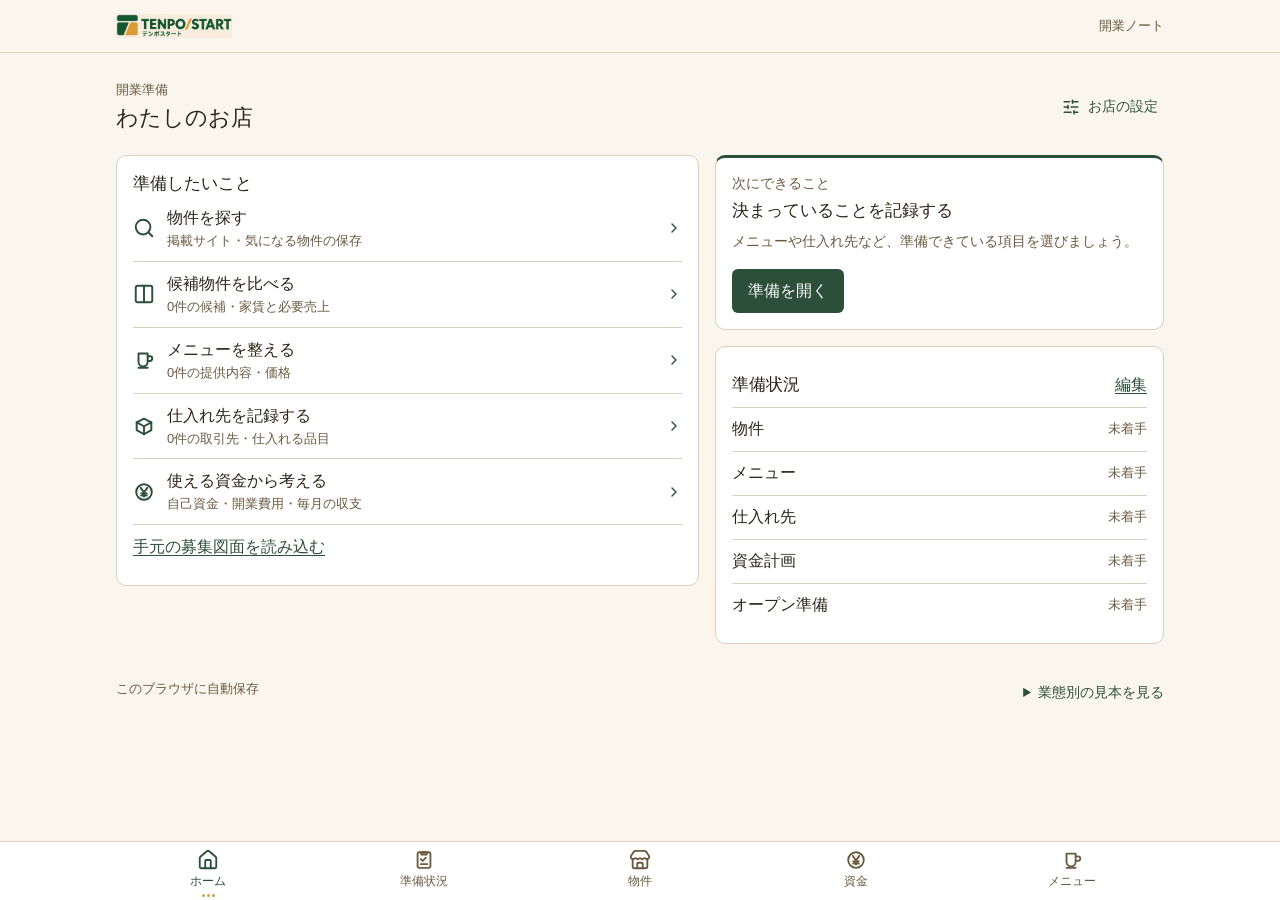
==== commit 66146141: "Unify TENPO/START screens with Orion and open preparation from any decision" ====
--- a/tenpo-start/index.html
+++ b/tenpo-start/index.html
@@ -2,5 +2,5 @@
 <html lang="ja"><head><meta charset="utf-8"><meta name="viewport" content="width=device-width, initial-scale=1, viewport-fit=cover">
 <title>テンポスタート｜開業ノート</title>
 <meta name="description" content="店名が決まる前から、候補物件、メニュー、仕入れ先、資金を自分の順番で記録できます。">
-<meta name="theme-color" content="#234f3c"><link rel="icon" href="./tenpo-start-icon.png"><link rel="stylesheet" href="./demo-E7HKQL6L.css"><script defer src="./demo-FI5EVDRT.js"></script>
+<meta name="theme-color" content="#234f3c"><link rel="icon" href="./tenpo-start-icon.png"><link rel="stylesheet" href="./demo-O743RYCT.css"><script defer src="./demo-P7S37MUP.js"></script>
 </head><body><div id="root"></div><noscript>テンポスタートの開業準備デモは、ブラウザでJavaScriptを有効にしてご利用ください。</noscript></body></html>
--- a/tenpo-start/demo-O743RYCT.css
+++ b/tenpo-start/demo-O743RYCT.css
@@ -0,0 +1 @@
+:root{--ink:#233d33;--green:#234f3c;--muted:#607064;--paper:#f8f8f4;--line:#d7ddd2;--rust:#99542d;--serif:"Yu Mincho","Hiragino Mincho ProN","Noto Serif CJK JP",Georgia,serif;--sans:"Inter","Hiragino Kaku Gothic ProN","Noto Sans CJK JP","Yu Gothic",system-ui,sans-serif;font-family:var(--sans);color:var(--ink);background:var(--paper);font-size:16px;font-synthesis:none}*{box-sizing:border-box}body{margin:0;line-height:1.55}button,a,input,select,textarea{font:inherit;color:inherit}button,a{touch-action:manipulation}button{background:none;border:0;cursor:pointer}a{color:inherit}button:disabled{opacity:.6;cursor:wait}button:focus-visible,a:focus-visible,input:focus-visible,select:focus-visible,textarea:focus-visible,summary:focus-visible{outline:3px solid #ae723e;outline-offset:3px}.wrap{width:min(1168px,calc(100% - 80px));margin:auto}.mast{background:var(--green);color:#f9f9ef}.mastInner{display:flex;align-items:center;justify-content:space-between;height:75px}.brand{display:inline-flex;align-items:center;text-decoration:none;font-family:Arial,sans-serif;font-size:25px;font-weight:800;letter-spacing:-1.5px;line-height:1}.brandIcon{display:grid;place-items:center;width:38px;height:38px;border:1px solid #bdc9ad;border-radius:10px;margin-right:12px}.brand .slash{color:#d9ad72;padding:0 1px}.brand em{font:italic 24px Georgia,serif;font-weight:400;letter-spacing:-1px;color:#e3cfac;margin-left:12px}.settings{display:inline-flex;align-items:center;gap:8px;border:1px solid #ffffff50;border-radius:30px;color:#fff;padding:8px 15px;font-size:14px}.settings:hover{background:#ffffff19}.tabbar{background:#fff;border-bottom:1px solid var(--line)}.tabs{display:flex;gap:28px;height:56px;align-items:stretch}.tabs button{display:flex;align-items:center;justify-content:center;gap:8px;font-size:14px;font-weight:650;border-bottom:3px solid transparent;color:#697068;padding:3px 6px 0}.tabs button.selected{color:var(--green);border-color:var(--green)}.main{padding-top:30px;padding-bottom:75px}.cover{display:grid;grid-template-columns:1.02fr 1fr;position:relative;isolation:isolate;overflow:hidden;min-height:270px;border:1px solid #dcd4bf;border-radius:13px;background:#f6efdf;box-shadow:0 3px 0 -1px #fff,0 4px 0 -1px #dcd4bf}.cover:before{content:"";position:absolute;inset:0 auto 0 0;width:7px;background:#b06a3d}.coverCopy{z-index:1;padding:34px 0 31px 43px;align-self:center}.dateLine{display:flex;align-items:center;gap:8px;margin:0 0 14px;line-height:1.3;font-size:14px;font-weight:650;color:#6c603e}.hair{display:block;background:#ae9272;width:58px;height:1px;margin-left:5px}h1,h2,h3,p{margin:0}.cover h1,.pageTop h1{font-family:var(--serif);font-size:clamp(33px,4.05vw,58px);letter-spacing:-.065em;line-height:1.24;font-weight:650;color:#213e2f}.cover h1 span{white-space:nowrap}.coverSub{margin:12px 0 23px;font-size:16px;color:#514f3e;line-height:1.6}.coverArt{position:relative;align-self:stretch;overflow:hidden;mix-blend-mode:multiply}.coverArt:after{content:"";position:absolute;inset:0;background:linear-gradient(90deg,#f6efdf,transparent 13%)}.coverArt img{position:absolute;height:100%;width:100%;object-fit:contain;object-position:55% 50%;mix-blend-mode:multiply;transform:scale(1.025)}.btn{display:inline-flex;align-items:center;justify-content:center;gap:8px;padding:10px 17px;border:1px solid transparent;border-radius:7px;font-size:14px;font-weight:650;text-decoration:none;min-height:42px}.btn svg{width:17px;height:17px}.primary{background:var(--green);color:#fff}.primary:hover{background:#173929}.ghost{border-color:#b9c5b7;background:#fff}.ghost:hover,.textbtn:hover{background:#eff3eb}.summary{display:grid;grid-template-columns:1fr 1.2fr .8fr;align-items:center;padding:15px 0;margin:18px 0 25px;border:1px solid var(--line);border-radius:10px;background:#fff}.summary>div{display:flex;align-items:center;gap:9px;padding:3px 23px;min-height:32px;border-right:1px solid var(--line)}.summary>div:last-child{border:0}.summary svg{width:17px;min-width:17px;color:#64745e}.summary span{font-size:14px;color:#526054}.summary strong,.summary button{font-size:17px;font-weight:700;white-space:nowrap}.summary button{text-decoration:underline;text-decoration-color:#b2bbab;text-underline-offset:4px;padding:2px}.summary small{font-size:13px;font-weight:500}.progress{width:62px;height:5px;background:#e8ede2;border-radius:8px;overflow:hidden;margin-left:5px}.progress i{display:block;height:100%;background:#437453}.homeGrid{display:grid;grid-template-columns:minmax(0,1.75fr) minmax(260px,1fr);gap:22px;align-items:start}.panel,.road{background:#fff;border:1px solid var(--line);border-radius:12px;padding:23px 24px;margin-bottom:20px}.road{background:#eff2e9;border-color:#d5ddcd}.sectionHead{display:flex;align-items:center;justify-content:space-between;gap:12px}.sectionHead h2{font:650 clamp(20px,1.8vw,25px)/1.4 var(--serif);display:flex;align-items:center;gap:10px;letter-spacing:-.035em}.sectionHead h2 svg{color:#42694c;flex-shrink:0}.sectionDesc,.hint,.formHint{font-size:14px;color:var(--muted);line-height:1.7}.sectionDesc{margin:6px 0 12px}.hint{margin:10px 0 16px}.textbtn{color:#315e43;font-weight:650;font-size:14px;text-decoration:underline;text-underline-offset:4px;padding:5px 2px;text-align:left}.taskRow,.entryRow{width:100%;display:flex;align-items:center;gap:13px;border-top:1px solid #e3e7de;padding:16px 0;text-align:left}.taskRow:hover,.entryRow:hover{background:#f6f7f2}.taskIcon{width:40px;height:40px;flex:0 0 40px;display:grid;place-items:center;background:#edf2e8;color:#42613d;border-radius:10px}.phase1{background:#f6eee1;color:#94643f}.phase2{background:#f3e6de;color:#935135}.phase3{background:#e8eeef;color:#476474}.phase4{background:#f2ecd9;color:#756238}.rowcopy,.entryRow>span:nth-child(2){flex:1;min-width:0;display:flex;flex-direction:column}.rowcopy small,.entryRow small{font-size:12px;color:var(--muted);letter-spacing:.02em}.rowcopy strong,.entryRow strong{font-size:16px;line-height:1.55;overflow-wrap:anywhere}.taskDesc{font-size:13px;color:#657062;margin-top:3px}.state,.tag{display:inline-block;white-space:nowrap;background:#f2f3ef;border:1px solid #e1e5dc;color:#596358;border-radius:5px;padding:2px 7px;font-size:12px}.state1{color:#386140;background:#e8f1e6}.state2{color:#865121;background:#fcf0d7}.state3{color:#366044;background:#e6efe7}.chev{color:#808c7d;flex-shrink:0}.rail{display:flex;flex-direction:column;margin-top:17px}.rail button{position:relative;display:flex;align-items:center;gap:11px;text-align:left;padding:8px 0;font-size:15px}.rail button:before{content:"";width:1px;height:100%;position:absolute;left:13px;top:50%;background:#c3cfba}.rail button:last-child:before{display:none}.rail i{width:27px;height:27px;display:grid;place-items:center;border:1px solid #bac8b6;border-radius:50%;font:italic 15px Georgia;background:#eff2e9;z-index:1}.rail .active i{background:#3d6549;color:#fff;border-color:#3d6549}.rail span{flex:1;font-weight:550}.rail small{font-size:13px;color:#60715d}.rail button:hover span{text-decoration:underline}.pageTop{display:flex;align-items:center;justify-content:space-between;gap:12px;margin:9px 0 28px}.pageTop h1{font-size:clamp(30px,3vw,43px);margin-top:8px}.crumb{font-size:13px;color:var(--muted)}.filters,.values,.seg,.connection{display:flex;align-items:center;gap:10px;flex-wrap:wrap}.filters label{display:flex;align-items:center;border:1px solid var(--line);background:#fff;border-radius:6px;padding:0 10px;gap:7px}.filters input{border:0;outline:0;background:transparent;height:41px;width:170px}select{appearance:none;background:#fff url("data:image/svg+xml,%3Csvg xmlns='http://www.w3.org/2000/svg' width='16' height='16' fill='none' stroke='%23566852' stroke-width='1.5'%3E%3Cpath d='m4 6 4 4 4-4'/%3E%3C/svg%3E") no-repeat right 10px center;padding:9px 33px 9px 10px;border:1px solid #bdc9b9;border-radius:6px}.group .sectionHead{margin-bottom:15px}.group .taskRow{padding:12px 0}.empty{padding:34px 12px;text-align:center;display:grid;justify-items:center;gap:9px;color:#62735f}.empty b{color:var(--ink);font-size:17px}.empty p{font-size:15px;max-width:620px}.empty .btn{margin-top:7px}.entryRow{margin-top:8px}.entryRow>svg:first-child{color:#657e5f;flex:0 0 20px}.entryRow p{color:#677366;font-size:14px;white-space:nowrap;overflow:hidden;text-overflow:ellipsis}.values{gap:26px;padding-top:16px}.values div{display:grid;gap:5px}.values small{color:var(--muted)}.compareScroll{overflow-x:auto}table{width:100%;border-collapse:collapse;margin:18px 0}th,td{padding:10px;text-align:left;font-size:14px;border-bottom:1px solid var(--line);white-space:nowrap}th{background:#eef2eb}details{font-size:14px;color:var(--muted);margin:15px 0 0}summary{cursor:pointer}details p{margin-top:8px}.seg{display:inline-flex;border:1px solid var(--line);border-radius:7px;overflow:hidden;gap:0;margin:7px 0}.seg button{padding:7px 14px;font-size:14px}.seg [aria-pressed=true]{color:#fff;background:var(--green)}.handoff{display:flex;justify-content:space-between;gap:15px;align-items:baseline;border-top:1px solid var(--line);padding:14px 0}.handoff span{white-space:pre-wrap;overflow-wrap:anywhere}.export{margin:10px 0}.sheet{border:1px solid #c5cfbf;border-radius:14px;color:var(--ink);width:min(520px,94vw);max-height:90dvh;padding:0;background:#fbfcf8;box-shadow:0 22px 65px #18322235}.sheet::backdrop{background:#11221973}.sheet form{display:flex;flex-direction:column;max-height:88dvh}.sheetHead,.sheetFoot{background:#f1f3ec;display:flex;align-items:center;justify-content:space-between;padding:17px 21px;gap:12px;flex:none}.sheetHead{border-bottom:1px solid var(--line)}.sheetHead small{color:#62705e;font-size:13px}.sheetHead h2{font:650 22px/1.4 var(--serif)}.iconbtn{height:38px;width:38px;display:grid;place-items:center;border-radius:50%}.iconbtn:hover{background:#e5eae0}.sheetBody{overflow:auto;padding:18px 22px}.intro{font-size:15px;margin:0 0 12px;color:#4b5a4b}.sheetFoot{border-top:1px solid var(--line);justify-content:flex-end}.field{display:block;margin-bottom:15px}.field>span{display:block;font-size:14px;font-weight:650;margin:0 0 5px}.field input,.field select,.field textarea{width:100%;border:1px solid #bdc9b9;border-radius:6px;color:var(--ink);background-color:#fff;padding:10px 11px;min-height:43px}.field select{padding-right:38px}.field textarea{resize:vertical}.related{display:grid;gap:7px;padding:12px;background:#f0f3eb;font-size:14px;border-radius:7px}.related div,.attachment{display:flex;align-items:center;gap:7px}.filefield{display:flex;align-items:center;gap:7px;flex-wrap:wrap;padding:13px;border:1px dashed #b3c1ab;border-radius:7px;font-size:14px}.filefield input{width:100%}.error,.connection,.demo{background:#fff1dc;color:#754419;border:1px solid #ebcc9c;padding:12px 16px;border-radius:8px;margin:0 0 16px}.error{margin:12px 0 0}.connection div{flex:1;min-width:210px}.connection p,.demo{font-size:14px}.toast:not(:empty){position:fixed;bottom:25px;left:50%;transform:translate(-50%);z-index:5;background:#223e31;color:#fff;border-radius:8px;font-size:14px;padding:10px 19px;box-shadow:0 4px 16px #0002;text-align:center}@media(max-width:950px){.wrap{width:calc(100% - 40px)}.summary>div{padding:3px 12px}.summary .progress{display:none}.homeGrid{grid-template-columns:minmax(0,1.55fr) minmax(230px,1fr);gap:14px}.panel,.road{padding:18px}.taskDesc{display:none}}@media(max-width:720px){.wrap{width:calc(100% - 28px)}.mastInner{height:58px}.brand{font-size:21px}.brandIcon{width:31px;height:31px;margin-right:8px}.brandIcon svg{width:19px}.brand em{font-size:20px;margin-left:9px}.settings{font-size:13px;padding:6px 10px}.tabs{width:100%;height:53px;justify-content:space-around;gap:0}.tabs button{flex:1;gap:2px;flex-direction:column;font-size:12px;padding:4px 0 1px}.tabs svg{height:16px}.main{padding-top:15px}.cover{grid-template-columns:1.15fr .85fr;min-height:205px}.coverCopy{padding:23px 0 22px 19px}.cover h1{font-size:clamp(29px,6.4vw,38px);letter-spacing:-.065em}.cover h1 span{display:block}.coverSub{font-size:13px;margin:8px 0 14px}.coverArt img{height:100%;width:119%;object-fit:contain;left:-9%}.dateLine{font-size:12px;margin-bottom:9px}.dateLine svg{width:14px}.hair{width:19px}.btn{padding:8px 12px}.cover .btn{font-size:13px;min-height:37px}.summary{margin:12px 0 15px;padding:10px 0;grid-template-columns:1.2fr 1.1fr .78fr}.summary>div{display:flex;flex-direction:column;align-items:flex-start;padding:0 11px;gap:1px}.summary svg{display:none}.summary span{font-size:12px}.summary button,.summary strong{font-size:14px;min-height:22px;padding:0}.summary small{font-size:11px}.homeGrid{display:block}.panel,.road{padding:17px 15px;margin-bottom:14px}.sectionHead h2{font-size:20px;gap:7px}.sectionHead h2 svg{width:19px}.taskRow{padding:13px 0;gap:9px}.taskIcon{width:33px;height:33px;flex-basis:33px;border-radius:8px}.taskIcon svg{width:18px}.rowcopy strong{font-size:15px}.taskRow .chev{display:none}.sectionDesc{font-size:13px}.pageTop{margin:5px 0 18px}.pageTop h1{font-size:30px}.filters{gap:6px}.filters select{font-size:14px}.filters label,.filters input{width:100%}.entryRow{gap:8px}.sheet{width:100%;max-width:none;max-height:92dvh;border-radius:15px 15px 0 0;margin:auto 0 0}.sheet form{max-height:91dvh}.sheetFoot{padding-bottom:max(14px,env(safe-area-inset-bottom))}.sheetBody{padding:15px}.connection .btn{font-size:13px}.values{gap:15px}.state,.tag{font-size:11px}.handoff{display:grid;gap:4px}.pageTop .btn{font-size:13px}.toast:not(:empty){width:max-content;max-width:90%}}@media(max-width:365px){.settings span{display:none}.summary>div{padding:0 6px}.coverCopy{padding-left:14px}.cover h1{font-size:27px}}.source{font-size:14px;color:#365c45;margin-bottom:13px}.toolShortcut{margin:0 0 14px}.coverModel{align-self:center;justify-self:stretch;margin:23px 30px;padding:24px 26px;border-left:2px solid #a57649;background:#f8f5e9}.coverModel small,.forecastRow small{display:block;font-size:14px;color:var(--muted)}.coverModel strong{display:block;font:650 clamp(21px,2.5vw,32px)/1.5 var(--serif);margin:5px 0 12px}.industryChecks{border:1px solid var(--line);border-radius:8px;margin:0 0 16px;padding:9px 12px 12px}.industryChecks legend{font-weight:650;font-size:14px;padding:0 4px}.industryChecks>div,.selectedKinds{display:flex;flex-wrap:wrap;gap:8px}.industryChecks label{display:inline-flex;gap:7px;align-items:center;padding:5px 9px;background:#eef2e8;border-radius:5px;font-size:14px}.industryChecks input{accent-color:var(--green)}.selectedKinds{margin:14px 0 0;align-items:center;font-size:14px}.selectedKinds b{color:#456944;border:1px solid #c8d4bf;padding:2px 8px;border-radius:5px}.forecastRow{display:flex;justify-content:space-between;align-items:center;gap:16px;border-top:1px solid var(--line);padding:16px 0}.forecastRow strong{display:block;margin:3px 0}.forecastRow p{max-width:45em;color:var(--muted);font-size:14px}.forecastAmount{display:flex;flex-direction:column;align-items:flex-end;gap:5px;white-space:nowrap}.combined{padding:13px;background:#edf3e8;border-radius:7px;display:flex;flex-wrap:wrap;align-items:center;gap:8px 16px;margin-top:10px}.combined small{width:100%;color:var(--muted)}@media(max-width:720px){.cover:has(.coverModel){display:block}.coverModel{margin:0 17px 16px;padding:8px 12px}.coverModel strong{font-size:17px;display:inline;margin:0 6px 0 0}.cover:has(.coverModel) h1 span{display:inline}.forecastRow{align-items:flex-start}.forecastRow p,.forecastAmount .btn{font-size:13px}}.app .main,.with-dock{padding-bottom:calc(92px + env(safe-area-inset-bottom,0px))}.app .homeGrid{display:block}.stage-dock{position:fixed;z-index:12;inset:auto 0 0;background:#fffefb;border-top:1px solid #cdd8cc;box-shadow:0 -3px 16px #1e3b2610;padding:3px max(4px,env(safe-area-inset-right)) max(4px,env(safe-area-inset-bottom)) max(4px,env(safe-area-inset-left))}.stage-dock>div{max-width:760px;margin:auto;display:flex;align-items:stretch}.stage-dock button{min-width:0;flex:1;display:flex;align-items:center;justify-content:center;gap:4px;flex-direction:column;min-height:54px;padding:4px 0;border-radius:7px;background:transparent;color:#476054;line-height:1.2}.stage-dock button span{font-size:clamp(12px,3.2vw,14px);font-weight:650;white-space:nowrap;letter-spacing:0}.stage-dock button[aria-current],.stage-dock button.has-current,.dock-more [aria-current]{background:#e6f0e5;color:#174229}.stage-dock button:hover,.dock-more button:hover{background:#eef3ed}.dock-more{padding:0;margin:auto auto max(75px,12vh);border:1px solid #ccd5ca;border-radius:13px;color:#244433;width:min(395px,calc(100vw - 32px));background:#fff}.dock-more::backdrop{background:#14281c60}.dock-more>div{padding:15px}.dock-more header{display:flex;justify-content:space-between;align-items:center;border-bottom:1px solid #dce4da;padding-bottom:8px}.dock-more h2{font-size:18px}.dock-more button{padding:12px;display:flex;align-items:center;gap:12px;min-height:44px;text-align:left}.dock-more>div>button{width:100%}.app .toast:not(:empty){bottom:calc(75px + env(safe-area-inset-bottom,0px));z-index:14}.app :is(p,h1,h2,h3,summary),.opening :is(p,h1,h2,h3,summary),.rowcopy,.listing-panel{line-break:strict;word-break:normal;overflow-wrap:break-word}.app h1,.opening h1,.opening h2,.app h2,.rowcopy strong{text-wrap:balance}.app p,.opening p{text-wrap:pretty}.phrase{display:inline-block;max-width:100%}.op-feature:has(img[src="/listing-sample.png"])>img{object-fit:contain;aspect-ratio:1.5;background:#f7f3e9;padding:12px;border:1px solid #e0d8c4}.app .sectionHead{flex-wrap:wrap}.app .sectionHead .textbtn,.app .pageTop>.btn,.op-steps span,.settings span,.state{white-space:nowrap}.app .coverCopy>.textbtn{display:block;width:fit-content;margin-top:12px}.app .compareScroll th,.app .compareScroll td{white-space:nowrap}.listing-panel{color:#243d30;background:#fffefa;border:1px solid #cfd9cc;border-radius:12px;padding:clamp(16px,3.5vw,34px);margin:18px 0;line-height:1.75}.listing-head{display:flex;align-items:flex-start;gap:12px}.listing-head>svg{color:#597a5e;flex:none;margin-top:5px}.listing-head h2,.listing-section h3{font-family:var(--serif);color:#21442f;margin:0 0 6px;line-height:1.45}.listing-head h2{font-size:clamp(21px,3.2vw,32px)}.listing-section h3{font-size:clamp(20px,2.3vw,25px)}.listing-actions,.listing-links{display:flex;align-items:center;flex-wrap:wrap;gap:9px 15px;margin:16px 0 6px}.listing-links button{color:#32623e;text-decoration:underline;text-underline-offset:3px;font-size:.9rem;min-height:36px}.listing-panel button:disabled{opacity:.5;cursor:default}.listing-section,.listing-original,.listing-kpis{border-top:1px solid #d4dfd1;margin-top:22px;padding-top:19px}.listing-fields{display:grid;grid-template-columns:repeat(auto-fit,minmax(min(190px,100%),1fr));gap:10px 16px;margin:16px 0}.listing-input{display:flex;flex-direction:column;justify-content:flex-end;min-width:0;gap:4px;font-size:.88rem;font-weight:650}.listing-input input{display:block;width:100%;min-width:0;appearance:none;background:#fff;border:1px solid #abbba9;border-radius:5px;color:#1e372a;font-size:16px;font-weight:450;padding:8px 10px;min-height:43px}.listing-panel details{margin-bottom:13px}.listing-panel summary{cursor:pointer;color:#365a40;font-size:.94rem}.listing-panel pre{white-space:pre-wrap;overflow-wrap:anywhere;max-height:15em;overflow:auto;background:#f3f5ef;padding:12px}.listing-original img{max-width:100%;max-height:580px;object-fit:contain;margin-top:10px}.listing-kpis{display:grid;grid-template-columns:repeat(auto-fit,minmax(min(155px,100%),1fr));gap:12px}.listing-kpis>div{border-left:3px solid #769373;padding:5px 10px}.listing-kpis small,.listing-kpis strong{display:block}.listing-kpis strong{font-size:1.15rem;color:#244a30;font-variant-numeric:tabular-nums}.listing-kpis strong span{font-size:.8rem}.listing-conclusion,.listing-notice{padding:12px 15px;background:#edf4ea;border-radius:6px;margin:14px 0}.listing-conclusion strong{color:#184b2c;margin:0 .15em}.listing-section ul{list-style:disc;padding-left:1.4em}.listing-section li+li{margin-top:6px}@media(max-width:680px){.app .cover{display:block;min-height:0}.app .coverCopy{padding:22px 19px}.app .coverArt{display:none}.app .cover h1 span{display:inline-block}.app .notebook-stage{align-items:flex-start;gap:6px}.app .pageTop{flex-wrap:wrap;gap:8px}.app .summary>div{min-width:0}.opening .op-hero h1{font-size:clamp(33px,9vw,54px);line-height:1.28}.opening .op-inner h1{font-size:clamp(25px,6.8vw,34px)}.op-task-list label>span,.rowcopy{min-width:0}.opening .op-choices button,.opening .op-sectors button{gap:7px;min-width:0}.opening .op-sectors button{padding-inline:11px}.listing-actions button{padding:9px 12px;font-size:.94rem;white-space:nowrap}}.comparison-source{display:block;color:#58685b;font-size:.78rem}@supports (word-break:auto-phrase){:is(.app,.opening) :is(h1,h2,h3,p,.taskDesc,.op-task-list small,.rowcopy strong){word-break:auto-phrase;overflow-wrap:anywhere}}.shop-header{position:sticky;top:0;z-index:11;padding-top:env(safe-area-inset-top);background:var(--bg);color:var(--ink);border-bottom:1px solid var(--border)}.shop-header>div{width:min(100%,1080px);margin:auto;min-height:52px;display:flex;align-items:center;justify-content:space-between;gap:12px;padding-inline:max(16px,env(safe-area-inset-left)) max(16px,env(safe-area-inset-right))}.shop-brand{display:inline-flex;align-items:center;min-height:44px;flex:none}.shop-brand img{display:block;width:auto;height:24px;object-fit:contain;mix-blend-mode:multiply}.shop-header-end{min-width:0;display:flex;align-items:center;gap:8px;font:600 .8125rem/1.3 var(--font-sans);color:var(--ink-2)}.shop-header-end a{display:inline-flex;align-items:center;color:var(--primary);min-height:44px}:is(.od,.ts-service,.app) svg:not([fill=currentColor]){stroke-width:2.1}:is(.od,.app) .stage-dock button{position:relative}:is(.od,.app) .stage-dock button[aria-current=page]{box-shadow:none;background:transparent;color:var(--primary)}:is(.od,.app) .stage-dock button[aria-current=page]:after{content:"";position:absolute;bottom:3px;left:calc(50% - 1.5px);width:3px;height:3px;border-radius:50%;background:#c9a24a;box-shadow:-5px 0 #c9a24a,5px 0 #c9a24a}.app{--green:var(--primary);--muted:var(--ink-2);--paper:var(--bg);--line:var(--border);--serif:var(--font-sans);--sans:var(--font-sans);font-family:var(--font-sans);background:var(--bg);color:var(--ink);min-height:100svh}.app :is(.j-homehead,.pageTop,.op-inner,.op-hero,.cover) h1{font:700 1.375rem/1.875rem var(--font-sans);letter-spacing:normal}.app :is(.sectionHead,.j-block,.j-verdict,.op-inner,.sheet,.listing-head,.listing-section) :is(h2,h3){font:700 1.0625rem/1.5rem var(--font-sans);letter-spacing:normal}.app :is(.panel,.j-block,.j-verdict,.listing-panel,.sheet,.op-feature){border:1px solid var(--border);border-radius:var(--radius-md);background:var(--surface);color:var(--ink);padding:var(--space-4)}.app .j-verdict{border-top:3px solid var(--primary)}.app .j-verdict :is(p,h2){color:var(--ink)}.app :is(.op-button,.btn.primary){background:var(--primary);color:var(--on-primary);min-height:var(--tap);border-radius:var(--radius-sm)}.app .stage-dock button[aria-current=page]{padding-bottom:9px}.od{background:var(--bg);color:var(--ink);min-height:100svh;font:400 1rem/1.625 var(--font-sans);font-variant-numeric:tabular-nums}.od *,.od *:before,.od *:after{box-sizing:border-box;min-width:0}.od :is(h1,h2,h3,p,dl,dd){margin:0}.od :is(h1,h2,h3,p,dt,dd,b,small,.od-record){overflow-wrap:anywhere}.od :is(button,input,textarea,select){font:inherit}.od :is(button,a,summary,select){touch-action:manipulation}.od :is(button,a,select,input:not([type=checkbox]),summary){min-height:var(--tap)}.od :is(button,a,input,select,textarea,summary):focus-visible{outline:2px solid var(--focus);outline-offset:2px}.od-header{position:sticky;z-index:10;top:0;background:var(--primary);color:var(--on-primary);padding-top:env(safe-area-inset-top)}.od-header>div,.od-body{width:100%;max-width:640px;margin-inline:auto;padding-inline:max(var(--space-4),env(safe-area-inset-left)) max(var(--space-4),env(safe-area-inset-right))}.od-header>div{min-height:56px;display:flex;align-items:center;justify-content:space-between;gap:var(--space-3)}.od-brand,.od-switch,.od-crumb,.od-controls,.od-hero p,.od-action-head span,.od-inspection,.od-link,.od-primary,.od-outline,.od-foot a{display:flex;align-items:center;gap:var(--space-2)}.od-brand{text-decoration:none;color:var(--on-primary);gap:var(--space-3)}.od-logo{width:26px;height:24px;overflow:hidden;background:var(--bg);border-radius:var(--radius-sm);flex:none}.od-logo img{height:24px;width:auto;max-width:none;display:block}.od-head-copy{display:grid;line-height:1.15}.od-head-copy b{font:750 1.375rem/1.15 var(--font-sans);letter-spacing:-.045em}.od-brand i{color:#e7bd70;font-style:normal}.od-head-copy small{font-size:.8125rem;text-overflow:ellipsis;white-space:nowrap;overflow:hidden;margin-top:2px}.od-switch{flex:none;font-size:.8125rem;position:relative}.od-switch>span{display:none}.od-switch select{background:transparent;color:var(--on-primary);padding:4px 26px 4px 10px;border:1px solid currentColor;border-radius:var(--radius-sm);appearance:none}.od-switch svg{position:absolute;right:7px;pointer-events:none}.od-switch option,.od-field input,.od-check-line select,.od-field textarea,.od-price input{background:var(--surface);color:var(--ink)}.od-body{padding-top:var(--space-4);padding-bottom:calc(80px + env(safe-area-inset-bottom))}.od-hero,.od-rail,.od-paper,.od-summary,.od-action,.od-finding{border:1px solid var(--border);border-radius:var(--radius-md);background:var(--surface);padding:var(--space-4)}.od-hero{display:flex;align-items:center;justify-content:space-between;gap:var(--space-2);overflow:hidden;padding-block:0}.od-hero>div:first-child{padding-block:var(--space-3)}.od-hero img{width:32%;max-height:104px;object-fit:cover;object-position:50% 53%;align-self:stretch}.od-shop-icon svg{width:48px;height:48px;color:var(--primary)}.od h1,.od-action h2{font:700 1.375rem/1.875rem var(--font-sans)}.od h2,.od h3{font:700 1.0625rem/1.5rem var(--font-sans)}.od-overline,.od-hero p,.od-hint,.od-title p,.od-finding p,.od-action>p,.od-rail-head>span,.od-section-head>span,.od-field,.od-action-head small,.od-feedback,.od-foot,.od-crumb,.od-check-line select{font-size:.8125rem;line-height:1.125rem;color:var(--ink-2)}.od-hero p{margin-top:var(--space-1)}.od-rail{margin:var(--space-3) 0}.od-rail-head,.od-section-head,.od-action-head,.od-pagehead,.od-foot{display:flex;justify-content:space-between;align-items:center;gap:var(--space-2)}.od-stops{display:grid;grid-template-columns:repeat(5,minmax(0,1fr));margin-top:var(--space-2)}.od-stops button{position:relative;display:grid;justify-items:center;align-content:start;gap:4px;color:var(--ink-2);font-size:.8125rem;padding:0}.od-stops button:not(:last-child):after{content:"";position:absolute;top:11px;height:2px;left:calc(50% + 12px);width:calc(100% - 24px);background:var(--border)}.od-stops button.past:after{background:var(--primary)}.od-dot{display:grid;place-items:center;border-radius:50%;border:1px solid var(--border);background:var(--surface);width:24px;height:24px;font-size:.8125rem}.od-stops .past .od-dot{background:var(--primary-soft);color:var(--primary)}.od-stops [aria-current]{font-weight:700;color:var(--primary)}.od-stops [aria-current] .od-dot{background:var(--primary);color:var(--on-primary);border-color:var(--primary)}.od-columns,.od-candidates,.od-fields{display:grid;grid-template-columns:minmax(0,1fr);gap:var(--space-3)}.od-action{border-top:3px solid var(--primary)}.od-action-head span,.od-inspection{color:var(--primary);font-weight:600}.od-action h2{margin:var(--space-3) 0 var(--space-1)}.od-primary,.od-outline{justify-content:center;font-weight:600!important;border-radius:var(--radius-sm);padding:var(--space-2) var(--space-4)}.od-primary{margin-top:var(--space-4);color:var(--on-primary);background:var(--primary)}.od-outline{width:100%;border:1px solid var(--primary);color:var(--primary);background:var(--surface)}.od-outline[aria-pressed=true]{background:var(--primary-soft)}.od .opening-support{font-size:.875rem;margin-top:var(--space-2);color:var(--ink-2)}.od .opening-support summary{align-content:center}.od-summary button{display:grid;grid-template-columns:20px minmax(0,1fr) 16px;align-items:center;text-align:left;min-height:56px;width:100%;gap:var(--space-3);padding:var(--space-2) 0;border-bottom:1px solid var(--border)}.od-summary button:last-child{border:0}.od-summary button>svg:first-child,.od-finding>svg{width:20px;height:20px;color:var(--ink-2);flex:none}.od-summary button>svg:last-child{width:16px}.od-summary small,.od-summary b{display:block}.od-summary small,.od-list-stats dt{font:400 .8125rem/1.125rem var(--font-sans);color:var(--ink-2)}.od .stage-dock{background:var(--surface);border-top:1px solid var(--border);box-shadow:none;padding:0 max(0px,env(safe-area-inset-right)) env(safe-area-inset-bottom) max(0px,env(safe-area-inset-left))}.od .stage-dock>div{max-width:640px;display:grid;grid-template-columns:repeat(5,minmax(0,1fr))}.od .stage-dock button{min-height:58px;gap:2px;padding:4px 0 8px;border-radius:0;color:var(--ink-2);background:transparent}.od .stage-dock button>svg{width:var(--icon-size);height:var(--icon-size);stroke-width:2}.od .stage-dock button>span{font-size:.75rem;line-height:1rem;font-weight:400}.od .stage-dock button[aria-current=page]{color:var(--primary);box-shadow:none}.od .stage-dock button[aria-current=page]>span{font-weight:700}.od-crumb button,.od-link,.od-foot a{color:var(--primary);padding:0;text-underline-offset:3px;text-decoration:underline}.od-title,.od-pagehead{margin:0 0 var(--space-4)}.od-pagehead .od-title,.od-pagehead .od-primary{margin:0}.od-finding{display:flex;align-items:center;gap:var(--space-3);background:var(--primary-soft);margin-bottom:var(--space-4)}.od-finding h2{font:700 2.5rem/2.75rem var(--font-num)}.od-finding small{font-size:.8125rem}.od-candidate.picked{border-color:var(--primary)}.od-candidate h2,.od-cash-result{margin-block:var(--space-2)}.od-list-stats{margin-block:var(--space-2)!important}.od-list-stats>div,.od-check-line,.od-cash-result{display:flex;justify-content:space-between;align-items:center;gap:var(--space-2);padding-block:var(--space-2);border-bottom:1px solid var(--border)}.od-list-stats dd{text-align:right;font-weight:650}.od-inspection{font-size:.875rem;margin:var(--space-3) 0!important;align-items:flex-start}.od-inspection svg{flex:none}.od-record{white-space:pre-wrap;background:var(--surface-2);border-radius:var(--radius-sm);padding:var(--space-2);margin-block:var(--space-2)!important}.od-field{display:grid;gap:var(--space-1)}.od-fields{margin-block:var(--space-3)}.od-field input,.od-field textarea,.od-price input,.od-check-line select{border:1px solid var(--border);border-radius:var(--radius-sm);padding:var(--space-2);width:100%;font-size:1rem}.od-field input[type=number],.od-price input{text-align:right}.od-field textarea{resize:vertical}.od-check-line{font-size:.875rem;min-height:56px}.od-check-line select{width:auto;flex:none}.od-memo,.od-editor h3,.od-paper+.od-paper{margin-top:var(--space-4)}.od-controls{align-items:baseline;gap:var(--space-4)}.od-short{color:var(--danger)}.od-cash-result{margin-bottom:var(--space-6);background:var(--surface-2);border:0;border-radius:var(--radius-sm);padding-inline:var(--space-3)}.od-task,.od-product,.od-handoff{display:flex;min-height:56px;align-items:center;justify-content:space-between;gap:var(--space-2);padding:var(--space-2) 0;border-bottom:1px solid var(--border)}.od-task label,.od-product>label:first-child{display:flex;min-height:var(--tap);align-items:center;gap:var(--space-2)}.od input[type=checkbox]{width:20px;height:20px;flex:none;accent-color:var(--primary)}.od-task label:has(:checked) span{text-decoration:line-through;color:var(--ink-2)}.od-price{display:flex;align-items:center;gap:var(--space-1)}.od-price input{max-width:7rem}.od-feedback:not(:empty){padding:var(--space-2) 0;color:var(--primary)}.od-feedback:empty{display:none}.od-foot{margin-top:var(--space-4);flex-wrap:wrap}@media(min-width:768px){.od-header>div,.od-body,.od .stage-dock>div{max-width:1080px}.od-columns,.od-fields,.od-candidates{grid-template-columns:repeat(2,minmax(0,1fr));gap:var(--space-4)}.od-editor .od-fields,.od-paper form .od-fields{max-width:100%}}@media(max-width:360px){.od-finding h2{font-size:2rem}.od-pagehead{flex-wrap:wrap}}.od-intro{display:flex;justify-content:space-between;align-items:center;gap:12px;margin:12px 0 22px}.od-intro h1{font-size:1.375rem;line-height:1.875rem;margin-top:4px}.od-location,.od-profile-button,.od-intake h2,.od-buttons,.od-tools,.od-status-label,.od-area-row small{display:flex;align-items:center;gap:8px}.od-profile-button{flex:none;color:var(--primary);font-size:.85rem!important}.od-location,.od-intake>p,.od-recommend>p,.od-reading>p,.od-entry small{color:var(--ink-2);font-size:.88rem}.od-columns{align-items:start}.od-section-head{flex-wrap:wrap}.od-area-row{display:grid;grid-template-columns:20px 1fr auto 15px;align-items:center;gap:12px;width:100%;text-align:left;border-top:1px solid var(--border);padding:13px 0;color:var(--ink)}.od-area-row small{border-radius:5px;background:var(--surface-2);font-size:.75rem;padding:1px 7px}.od-area-row small[data-state=\6c7a\5b9a\6e08\307f]{color:var(--primary);background:var(--primary-soft)}.od-progress .od-hint{margin:4px 0 14px}.od-recommend{border-top:3px solid var(--primary)}.od-recommend h2,.od-reading h3{margin:7px 0}.od-status-row,.od-entry{display:flex;align-items:center;justify-content:space-between;gap:12px;border-bottom:1px solid var(--border);padding:8px 0}.od-status-label{flex-wrap:wrap;justify-content:space-between;flex:1;gap:8px}.od-status-label select,.od-field select,.od-intake textarea{color:var(--ink);background:var(--surface);border:1px solid var(--border);border-radius:6px;padding:7px}.od-candidate-head{margin:24px 0 10px}.od-candidate-head .od-status-label{flex:none;font-size:.85rem}.od-buttons,.od-tools{flex-wrap:wrap}.od-buttons .od-primary,.od-buttons .od-outline{margin-top:8px;width:auto}.od-tools,.od-reading{margin-top:12px}.od-reading{border-top:1px solid var(--border);padding-top:12px}.od-intake textarea{width:100%}.od-reading pre{white-space:pre-wrap;overflow-wrap:anywhere;max-height:200px;overflow:auto}.od-intake summary,.od-foot summary{color:var(--primary);cursor:pointer;padding:8px 0}.od-entry small{display:block;white-space:pre-wrap}.od-settings,.od-intake{max-width:780px}.od-main .od-crumb,.od-crumb{margin-bottom:8px}.od-status-label+.od-finding{margin-top:12px}.od .od-fields input,.od .od-field select,.od .od-field textarea,.od .od-intake textarea{font-size:16px}@media(max-width:380px){.od-intro{align-items:flex-start}.od-status-row{flex-wrap:wrap}}.od-choice{display:grid;width:100%;grid-template-columns:22px 1fr 16px;gap:12px;align-items:center;min-height:64px;text-align:left;border-bottom:1px solid var(--border);padding:10px 0}.od-choice>svg,.od-resource-list svg{color:var(--primary)}.od-choice strong,.od-choice small{display:block}.od-choice strong{font:600 1rem/1.5 var(--font-sans)}.od-choice small{color:var(--ink-2);font-size:.8125rem;line-height:1.45;margin-top:2px}.od-home-side{display:grid;gap:var(--space-4)}.od-home-side .od-paper{margin:0}.od-progress-row{display:flex;justify-content:space-between;align-items:center;gap:8px;width:100%;text-align:left;border-top:1px solid var(--border);padding:8px 0}.od-progress-row small{font:600 .8125rem/1.4 var(--font-sans);color:var(--ink-2)}.od-progress-row [data-state=\6c7a\5b9a\6e08\307f]{color:var(--primary)}.od-compare{width:100%;table-layout:fixed;border-collapse:collapse;font-size:.875rem}.od-compare th,.od-compare td{overflow-wrap:anywhere;padding:9px 4px;text-align:right;border-bottom:1px solid var(--border)}.od-compare th:first-child{text-align:left}.od-compare thead{background:var(--surface-2)}.od-resource-list a{display:flex;align-items:center;justify-content:space-between;gap:8px;color:var(--primary);border-bottom:1px solid var(--border)}.od-fields>label,.od-check-line,.od-status-label{font-size:.875rem;line-height:1.5}.od-main .od-crumb,.od-crumb{min-height:44px}.od-foot summary{font-size:.875rem}.od-body .od-finding h2{font-size:1.5rem;line-height:1.875rem}.od-paper.od-settings,.od-paper.od-intake{max-width:none}@media(min-width:768px){.od-columns{grid-template-columns:minmax(0,1.3fr) minmax(0,1fr)}}.opening-support{margin:14px 0 0;color:#385b49;font:inherit;font-size:.94rem;line-height:1.65}.opening-support>summary{width:fit-content;padding:5px 0;cursor:pointer;text-decoration:underline;text-decoration-color:#8ca294;text-underline-offset:4px}.opening-support>summary::marker{color:#67836e;font-size:.85em}.opening-support-body{margin:5px 0 12px;padding:14px 16px;border-left:2px solid #b6c9b8;background:#fbfcf8;color:#38473e;border-radius:0 6px 6px 0}.opening-support .opening-support-body p{margin:0 0 8px}.opening-support .opening-support-free{color:#415b49;font-size:.875rem}.opening-support a{display:inline-block;padding-block:5px;color:#19533b;font-weight:650;text-underline-offset:4px}.opening-support :focus-visible{outline:3px solid #ad7c30;outline-offset:3px}:is(.ts-service,.od,.app){--bg: #faf6ee;--surface: #ffffff;--surface-2: #eee9e1;--ink: #2c2419;--ink-2: #6b5a40;--border: #d9d1bd;--primary: #2c4f39;--primary-text: #2c4f39;--on-primary: #ffffff;--primary-soft: #e1e2d8;--accent: #93332a;--accent-text: #93332a;--on-accent: #ffffff;--accent-soft: #eedfd6;--focus: #2c4f39;--ok: #1b7f4d;--ok-soft: #dbe5d7;--warn: #b45309;--warn-soft: #f0dfce;--danger: #b3261e;--danger-soft: #f0d9d1;--info: #1d4ed8;--info-soft: #dbdeeb;--chart-1: #2a78d6;--chart-2: #eb6834;--chart-3: #1baf7a;--chart-4: #eda100;--chart-5: #e87ba4}:is(.ts-service,.od,.app){--font-sans: -apple-system, BlinkMacSystemFont, "Hiragino Sans", "Noto Sans JP", sans-serif;--font-num: "Hiragino Sans", "Noto Sans JP", -apple-system, BlinkMacSystemFont, sans-serif;--space-1: 4px;--space-2: 8px;--space-3: 12px;--space-4: 16px;--space-6: 24px;--space-8: 32px;--tap: 44px;--radius-sm: 6px;--radius-md: 10px;--radius-lg: 16px;--radius-full: 999px;--shadow-sheet: 0 -2px 12px rgba(0,0,0,.12);--icon-stroke: 2.1px;--icon-size: 22px}.ts-service{--forest:#164b37;--deep:#18382e;--mute:#516259;--gold:#ad7c30;--edge:#d3dcd2;font-family:Inter,Hiragino Kaku Gothic ProN,Yu Gothic,Meiryo,sans-serif;min-height:100svh;background:#fcfcf8;color:var(--deep);font-size:1rem;line-height:1.65;letter-spacing:.012em}.ts-service *{box-sizing:border-box}.ts-service button,.ts-service input,.ts-service select{font:inherit}.ts-service h1,.ts-service h2,.ts-service p{margin:0}.ts-service button,.ts-service a{touch-action:manipulation}.ts-bound{width:min(1120px,calc(100% - 72px));margin:auto}.ts-head{border-bottom:1px solid var(--edge);background:#fffefa}.ts-head>.ts-bound{height:76px;display:flex;align-items:center;justify-content:space-between;gap:16px}.ts-head>.ts-bound>span,.ts-head a.ts-legacy{color:var(--mute);font-size:.875rem}.ts-legacy{text-underline-offset:4px}.ts-brand{display:inline-flex;gap:9px;align-items:center;font-family:Arial,sans-serif;font-weight:850;line-height:1;letter-spacing:-.055em;font-size:1.45rem;text-decoration:none;color:var(--forest)}.ts-brand i{color:var(--gold);font-style:normal}.ts-mark{display:inline-block;width:28px;height:26px;overflow:hidden}.ts-mark img{display:block;height:26px;width:auto;max-width:none}.ts-main{padding:clamp(24px,4.5vw,66px) 0 70px;outline:none!important}.ts-layout{display:grid;grid-template-columns:minmax(0,1.12fr) minmax(0,.88fr);gap:clamp(35px,7vw,100px);align-items:start}.ts-content{min-width:0}.ts-aside{background:#f6efdf;border:1px solid #e3d7bd;border-radius:18px;overflow:hidden;margin-top:2px}.ts-art{width:100%;display:block;aspect-ratio:1.5;object-fit:cover}.ts-aside-copy{padding:22px clamp(22px,3vw,38px) 32px;border-top:1px solid #e6dac5}.ts-aside h2{font-family:var(--serif),serif;font-size:clamp(1.45rem,2.2vw,2rem);line-height:1.55;letter-spacing:.025em}.ts-aside p{margin-top:12px;color:#525e4e}.ts-steps{display:flex;gap:7px;margin:0 0 34px}.ts-steps span{flex:1;color:#58625b;font-size:.8125rem;border-top:3px solid #dde3db;padding-top:7px}.ts-steps .on{border-color:var(--forest);color:var(--forest);font-weight:700}.ts-kicker,.ts-caption{display:inline-block;color:var(--forest);font-size:.875rem;font-weight:700}.ts-kicker{border-left:3px solid var(--gold);padding-left:10px;margin:0 0 10px!important}.ts-service h1{font-family:var(--serif),"Yu Mincho",serif;font-size:clamp(1.9rem,3.5vw,3.1rem);letter-spacing:-.045em;line-height:1.35;text-wrap:balance}.ts-service .ts-sub{color:var(--mute);margin:13px 0 24px}.ts-groups,.ts-list,.ts-methods{display:grid;gap:9px}.ts-groups button,.ts-list button,.ts-method{display:flex;align-items:center;text-align:left;gap:14px;border:1px solid var(--edge);background:#fff;border-radius:11px;color:var(--deep);min-height:51px;padding:11px 16px}.ts-groups button{min-height:68px}.ts-groups button>svg{color:var(--forest)}.ts-groups button b,.ts-groups button small{display:block}.ts-groups button small{font-size:.8125rem;color:var(--mute)}.ts-service button[aria-pressed=true]{border-color:var(--forest);background:#eaf3e9;color:var(--forest)}.ts-service button:is(:hover,:focus-visible):not(:disabled){border-color:#3c7357}.ts-radio{width:17px;height:17px;border-radius:50%;border:1px solid #8f9b90;margin-left:auto;flex:none;background:#fff}.ts-service [aria-pressed=true]>.ts-radio{background:var(--forest);box-shadow:inset 0 0 0 3px #fff;border-color:var(--forest)}.ts-options{padding:18px 0 0;display:grid;gap:13px}.ts-service label,.ts-service legend{font-weight:650;font-size:.9375rem}.ts-service select,.ts-service input{display:block;margin-top:5px;border:1px solid #aab9ab;border-radius:7px;padding:9px 12px;min-height:46px;color:var(--deep);background:#fff;width:100%;max-width:100%}.ts-service select{appearance:none;background:#fff url("data:image/svg+xml,%3Csvg xmlns='http://www.w3.org/2000/svg' viewBox='0 0 16 16'%3E%3Cpath d='m4 6 4 4 4-4' fill='none' stroke='%232b4b39' stroke-width='2'/%3E%3C/svg%3E") right 12px center/16px no-repeat;padding-right:40px}.ts-service details{font-size:.875rem;color:var(--mute)}.ts-service summary{cursor:pointer;padding:5px 0;min-height:32px}.ts-pills{display:flex;flex-wrap:wrap;gap:8px;margin-top:8px}.ts-pills button,.ts-outline{min-height:43px;padding:6px 15px;border-radius:8px;border:1px solid #b9c8ba;background:#fff}.ts-actions{display:flex;align-items:center;justify-content:flex-end;gap:20px;margin:24px 0 0}.ts-primary{display:inline-block;background:var(--forest);color:#fff;border:1px solid var(--forest);font-weight:700!important;min-height:48px;min-width:150px;padding:10px 22px;border-radius:9px}.ts-primary:hover:not(:disabled){background:#103a2a}.ts-primary:disabled{background:#d9e0d9;color:#58645a;border-color:#d9e0d9;opacity:1;cursor:default}.ts-link{border:0;background:transparent;color:var(--forest);font-weight:650!important;text-decoration:underline;text-underline-offset:4px;padding:8px 0}.ts-date{display:block;margin-top:14px}.ts-demo{max-width:960px;margin:auto}.ts-demo h2{font-size:clamp(1.25rem,2vw,1.65rem);margin:4px 0 15px}.ts-demo-grid{display:grid;grid-template-columns:minmax(0,1.3fr) minmax(0,.9fr);gap:20px}.ts-calc,.ts-plan{padding:clamp(18px,3vw,30px);border:1px solid var(--edge);border-radius:14px;background:#fff}.ts-plan{background:#f1f5ed}.ts-service fieldset{padding:0;margin:0;border:0}.ts-result{display:flex;align-items:center;justify-content:space-between;gap:8px;padding:10px 0;border-bottom:1px solid var(--edge);margin:15px 0 10px}.ts-result strong{font-size:clamp(2.3rem,5vw,3.3rem);line-height:1.4;color:var(--forest);font-variant-numeric:tabular-nums}.ts-result small{font-size:1rem;margin-left:5px}.ts-check,.ts-schedule{display:flex;align-items:center;gap:8px;color:var(--mute);font-size:.9rem;margin:8px 0!important}.ts-next{border-left:3px solid var(--gold);padding-left:12px;margin:19px 0}.ts-next b{font-size:.875rem}.ts-next p{margin-top:4px}.ts-schedule svg,.ts-check svg{flex-shrink:0}.ts-method{justify-content:center;position:relative;font-weight:700!important;min-height:53px}.ts-method svg,.ts-google-g{position:absolute;left:17px}.ts-method.ts-line{background:#06773c;color:#fff;border-color:#06773c}.ts-method.ts-line[aria-pressed=true]{background:#075b31;color:#fff}.ts-google-g{font:700 22px Arial;color:#3877d4}.ts-summary,.ts-notice,.ts-auth-panel{font-size:.9rem}.ts-summary{padding:13px 15px;background:#eef3ec;border-radius:8px;margin-bottom:20px!important}.ts-summary b{display:block}.ts-notice{margin:12px 0!important;color:var(--mute)}.ts-auth-panel{background:#f1f5ee;padding:15px;border-radius:8px;margin-top:12px!important}.ts-auth-panel button,.ts-auth-panel p{margin-top:10px}.ts-back{margin-top:15px}@media(max-width:720px){.ts-bound{width:calc(100% - 36px)}.ts-head>.ts-bound{height:59px}.ts-brand{font-size:1.24rem}.ts-head a.ts-legacy{font-size:.8125rem}.ts-layout,.ts-demo-grid{grid-template-columns:minmax(0,1fr);gap:24px}.ts-steps{margin-bottom:22px}.ts-aside{display:grid;grid-template-columns:112px 1fr;align-items:center;border-radius:10px}.ts-art{height:100%;aspect-ratio:auto;object-fit:cover}.ts-aside-copy{padding:12px 13px;border:0}.ts-aside-copy h2{font:700 1rem/1.55 var(--sans),sans-serif}.ts-aside-copy h2 br{display:none}.ts-aside-copy p{font-size:.8125rem;margin-top:5px}.ts-demo-grid{gap:13px}.ts-main{padding-bottom:40px}.ts-actions{margin-top:18px}.ts-primary{flex:1}.ts-service .ts-sub{margin:9px 0 19px}}.ts-preview-link{display:inline-block;margin:-5px 0 18px;color:var(--forest);text-underline-offset:4px}.ts-service{font-family:var(--font-sans);--forest:var(--primary);--deep:var(--ink);--mute:var(--ink-2);--edge:var(--border);background:var(--bg)}.ts-service .ts-head{position:sticky;top:0;z-index:10;background:var(--primary);border:0;padding-top:env(safe-area-inset-top)}.ts-service .ts-head>.ts-bound{height:56px}.ts-service .ts-head :is(.ts-brand,.ts-legacy,span){color:var(--on-primary)}.ts-service .ts-head .ts-mark{height:24px;width:26px;background:var(--surface);border-radius:var(--radius-sm)}.ts-service .ts-mark img{height:24px}.ts-service .ts-head .ts-brand{min-height:44px;font-size:1.375rem}.ts-service .ts-bound{width:100%;max-width:640px;padding-inline:var(--space-4)}.ts-service h1{font:700 1.375rem/1.875rem var(--font-sans);letter-spacing:0}.ts-service .ts-main h2{font:700 1.0625rem/1.5rem var(--font-sans)}.ts-service :is(.ts-groups,.ts-list,.ts-methods) button{min-height:56px}.ts-service :is(.ts-groups,.ts-methods) svg{width:20px;height:20px;stroke-width:2}.ts-service :is(.ts-primary,.ts-outline,input,select){min-height:44px}@media(min-width:768px){.ts-service .ts-bound{max-width:1120px}}.ts-service .ts-head{background:#fbf6ef;border-bottom:1px solid var(--border)}.ts-service .ts-head :is(.ts-legacy,span){color:var(--ink)}.ts-service .ts-brand img.ts-approved-brand{display:block;width:175px;height:auto;mix-blend-mode:multiply}
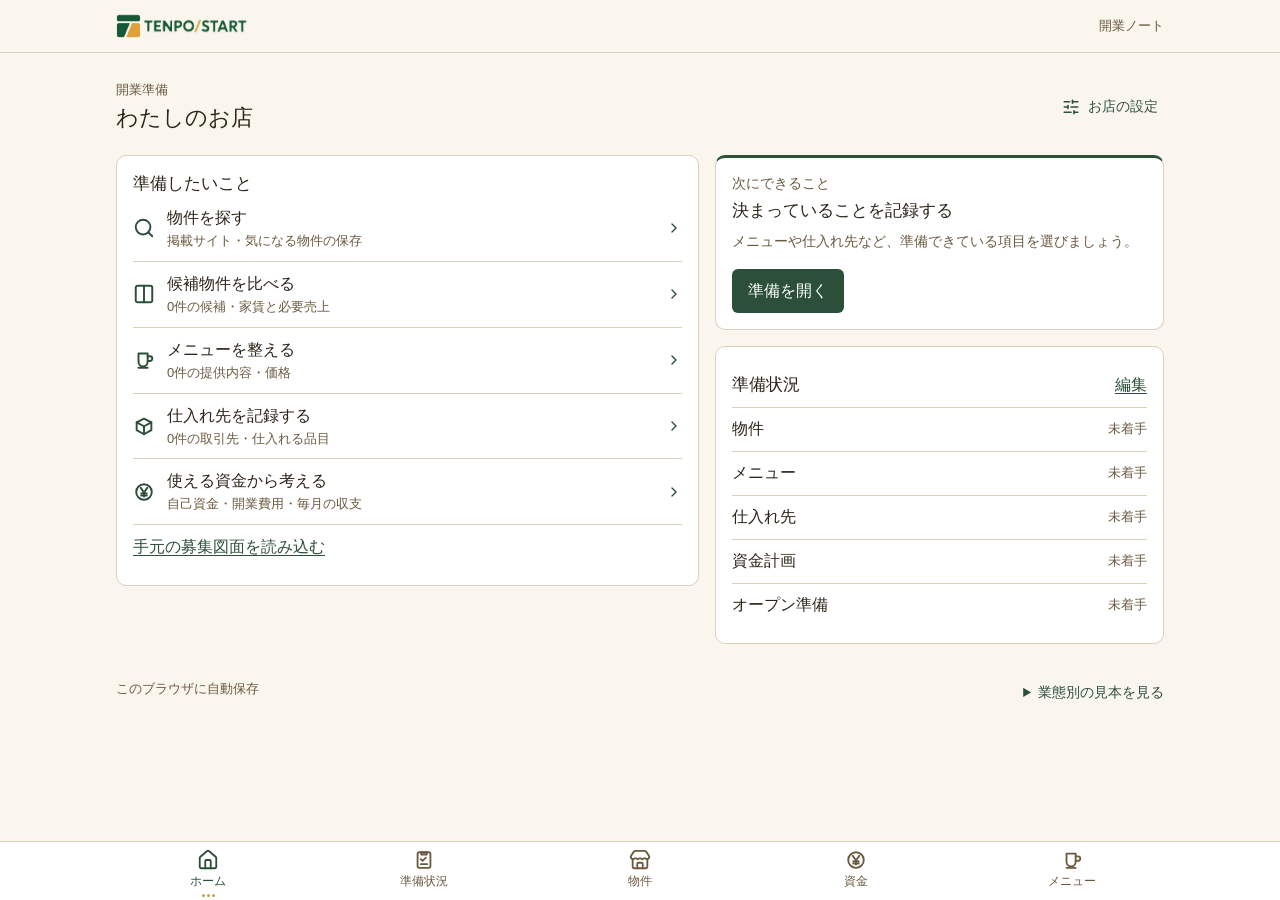
==== commit 4a4885b4: "Display the approved TENPO/START mark and wordmark on a transparent single line" ====
--- a/tenpo-start/index.html
+++ b/tenpo-start/index.html
@@ -2,5 +2,5 @@
 <html lang="ja"><head><meta charset="utf-8"><meta name="viewport" content="width=device-width, initial-scale=1, viewport-fit=cover">
 <title>テンポスタート｜開業ノート</title>
 <meta name="description" content="店名が決まる前から、候補物件、メニュー、仕入れ先、資金を自分の順番で記録できます。">
-<meta name="theme-color" content="#234f3c"><link rel="icon" href="./tenpo-start-icon.png"><link rel="stylesheet" href="./demo-O743RYCT.css"><script defer src="./demo-P7S37MUP.js"></script>
+<meta name="theme-color" content="#234f3c"><link rel="icon" href="./tenpo-start-icon.png"><link rel="stylesheet" href="./demo-D2NJ6IVA.css"><script defer src="./demo-K6NKTEVS.js"></script>
 </head><body><div id="root"></div><noscript>テンポスタートの開業準備デモは、ブラウザでJavaScriptを有効にしてご利用ください。</noscript></body></html>
--- a/tenpo-start/demo-D2NJ6IVA.css
+++ b/tenpo-start/demo-D2NJ6IVA.css
@@ -0,0 +1 @@
+:root{--ink:#233d33;--green:#234f3c;--muted:#607064;--paper:#f8f8f4;--line:#d7ddd2;--rust:#99542d;--serif:"Yu Mincho","Hiragino Mincho ProN","Noto Serif CJK JP",Georgia,serif;--sans:"Inter","Hiragino Kaku Gothic ProN","Noto Sans CJK JP","Yu Gothic",system-ui,sans-serif;font-family:var(--sans);color:var(--ink);background:var(--paper);font-size:16px;font-synthesis:none}*{box-sizing:border-box}body{margin:0;line-height:1.55}button,a,input,select,textarea{font:inherit;color:inherit}button,a{touch-action:manipulation}button{background:none;border:0;cursor:pointer}a{color:inherit}button:disabled{opacity:.6;cursor:wait}button:focus-visible,a:focus-visible,input:focus-visible,select:focus-visible,textarea:focus-visible,summary:focus-visible{outline:3px solid #ae723e;outline-offset:3px}.wrap{width:min(1168px,calc(100% - 80px));margin:auto}.mast{background:var(--green);color:#f9f9ef}.mastInner{display:flex;align-items:center;justify-content:space-between;height:75px}.brand{display:inline-flex;align-items:center;text-decoration:none;font-family:Arial,sans-serif;font-size:25px;font-weight:800;letter-spacing:-1.5px;line-height:1}.brandIcon{display:grid;place-items:center;width:38px;height:38px;border:1px solid #bdc9ad;border-radius:10px;margin-right:12px}.brand .slash{color:#d9ad72;padding:0 1px}.brand em{font:italic 24px Georgia,serif;font-weight:400;letter-spacing:-1px;color:#e3cfac;margin-left:12px}.settings{display:inline-flex;align-items:center;gap:8px;border:1px solid #ffffff50;border-radius:30px;color:#fff;padding:8px 15px;font-size:14px}.settings:hover{background:#ffffff19}.tabbar{background:#fff;border-bottom:1px solid var(--line)}.tabs{display:flex;gap:28px;height:56px;align-items:stretch}.tabs button{display:flex;align-items:center;justify-content:center;gap:8px;font-size:14px;font-weight:650;border-bottom:3px solid transparent;color:#697068;padding:3px 6px 0}.tabs button.selected{color:var(--green);border-color:var(--green)}.main{padding-top:30px;padding-bottom:75px}.cover{display:grid;grid-template-columns:1.02fr 1fr;position:relative;isolation:isolate;overflow:hidden;min-height:270px;border:1px solid #dcd4bf;border-radius:13px;background:#f6efdf;box-shadow:0 3px 0 -1px #fff,0 4px 0 -1px #dcd4bf}.cover:before{content:"";position:absolute;inset:0 auto 0 0;width:7px;background:#b06a3d}.coverCopy{z-index:1;padding:34px 0 31px 43px;align-self:center}.dateLine{display:flex;align-items:center;gap:8px;margin:0 0 14px;line-height:1.3;font-size:14px;font-weight:650;color:#6c603e}.hair{display:block;background:#ae9272;width:58px;height:1px;margin-left:5px}h1,h2,h3,p{margin:0}.cover h1,.pageTop h1{font-family:var(--serif);font-size:clamp(33px,4.05vw,58px);letter-spacing:-.065em;line-height:1.24;font-weight:650;color:#213e2f}.cover h1 span{white-space:nowrap}.coverSub{margin:12px 0 23px;font-size:16px;color:#514f3e;line-height:1.6}.coverArt{position:relative;align-self:stretch;overflow:hidden;mix-blend-mode:multiply}.coverArt:after{content:"";position:absolute;inset:0;background:linear-gradient(90deg,#f6efdf,transparent 13%)}.coverArt img{position:absolute;height:100%;width:100%;object-fit:contain;object-position:55% 50%;mix-blend-mode:multiply;transform:scale(1.025)}.btn{display:inline-flex;align-items:center;justify-content:center;gap:8px;padding:10px 17px;border:1px solid transparent;border-radius:7px;font-size:14px;font-weight:650;text-decoration:none;min-height:42px}.btn svg{width:17px;height:17px}.primary{background:var(--green);color:#fff}.primary:hover{background:#173929}.ghost{border-color:#b9c5b7;background:#fff}.ghost:hover,.textbtn:hover{background:#eff3eb}.summary{display:grid;grid-template-columns:1fr 1.2fr .8fr;align-items:center;padding:15px 0;margin:18px 0 25px;border:1px solid var(--line);border-radius:10px;background:#fff}.summary>div{display:flex;align-items:center;gap:9px;padding:3px 23px;min-height:32px;border-right:1px solid var(--line)}.summary>div:last-child{border:0}.summary svg{width:17px;min-width:17px;color:#64745e}.summary span{font-size:14px;color:#526054}.summary strong,.summary button{font-size:17px;font-weight:700;white-space:nowrap}.summary button{text-decoration:underline;text-decoration-color:#b2bbab;text-underline-offset:4px;padding:2px}.summary small{font-size:13px;font-weight:500}.progress{width:62px;height:5px;background:#e8ede2;border-radius:8px;overflow:hidden;margin-left:5px}.progress i{display:block;height:100%;background:#437453}.homeGrid{display:grid;grid-template-columns:minmax(0,1.75fr) minmax(260px,1fr);gap:22px;align-items:start}.panel,.road{background:#fff;border:1px solid var(--line);border-radius:12px;padding:23px 24px;margin-bottom:20px}.road{background:#eff2e9;border-color:#d5ddcd}.sectionHead{display:flex;align-items:center;justify-content:space-between;gap:12px}.sectionHead h2{font:650 clamp(20px,1.8vw,25px)/1.4 var(--serif);display:flex;align-items:center;gap:10px;letter-spacing:-.035em}.sectionHead h2 svg{color:#42694c;flex-shrink:0}.sectionDesc,.hint,.formHint{font-size:14px;color:var(--muted);line-height:1.7}.sectionDesc{margin:6px 0 12px}.hint{margin:10px 0 16px}.textbtn{color:#315e43;font-weight:650;font-size:14px;text-decoration:underline;text-underline-offset:4px;padding:5px 2px;text-align:left}.taskRow,.entryRow{width:100%;display:flex;align-items:center;gap:13px;border-top:1px solid #e3e7de;padding:16px 0;text-align:left}.taskRow:hover,.entryRow:hover{background:#f6f7f2}.taskIcon{width:40px;height:40px;flex:0 0 40px;display:grid;place-items:center;background:#edf2e8;color:#42613d;border-radius:10px}.phase1{background:#f6eee1;color:#94643f}.phase2{background:#f3e6de;color:#935135}.phase3{background:#e8eeef;color:#476474}.phase4{background:#f2ecd9;color:#756238}.rowcopy,.entryRow>span:nth-child(2){flex:1;min-width:0;display:flex;flex-direction:column}.rowcopy small,.entryRow small{font-size:12px;color:var(--muted);letter-spacing:.02em}.rowcopy strong,.entryRow strong{font-size:16px;line-height:1.55;overflow-wrap:anywhere}.taskDesc{font-size:13px;color:#657062;margin-top:3px}.state,.tag{display:inline-block;white-space:nowrap;background:#f2f3ef;border:1px solid #e1e5dc;color:#596358;border-radius:5px;padding:2px 7px;font-size:12px}.state1{color:#386140;background:#e8f1e6}.state2{color:#865121;background:#fcf0d7}.state3{color:#366044;background:#e6efe7}.chev{color:#808c7d;flex-shrink:0}.rail{display:flex;flex-direction:column;margin-top:17px}.rail button{position:relative;display:flex;align-items:center;gap:11px;text-align:left;padding:8px 0;font-size:15px}.rail button:before{content:"";width:1px;height:100%;position:absolute;left:13px;top:50%;background:#c3cfba}.rail button:last-child:before{display:none}.rail i{width:27px;height:27px;display:grid;place-items:center;border:1px solid #bac8b6;border-radius:50%;font:italic 15px Georgia;background:#eff2e9;z-index:1}.rail .active i{background:#3d6549;color:#fff;border-color:#3d6549}.rail span{flex:1;font-weight:550}.rail small{font-size:13px;color:#60715d}.rail button:hover span{text-decoration:underline}.pageTop{display:flex;align-items:center;justify-content:space-between;gap:12px;margin:9px 0 28px}.pageTop h1{font-size:clamp(30px,3vw,43px);margin-top:8px}.crumb{font-size:13px;color:var(--muted)}.filters,.values,.seg,.connection{display:flex;align-items:center;gap:10px;flex-wrap:wrap}.filters label{display:flex;align-items:center;border:1px solid var(--line);background:#fff;border-radius:6px;padding:0 10px;gap:7px}.filters input{border:0;outline:0;background:transparent;height:41px;width:170px}select{appearance:none;background:#fff url("data:image/svg+xml,%3Csvg xmlns='http://www.w3.org/2000/svg' width='16' height='16' fill='none' stroke='%23566852' stroke-width='1.5'%3E%3Cpath d='m4 6 4 4 4-4'/%3E%3C/svg%3E") no-repeat right 10px center;padding:9px 33px 9px 10px;border:1px solid #bdc9b9;border-radius:6px}.group .sectionHead{margin-bottom:15px}.group .taskRow{padding:12px 0}.empty{padding:34px 12px;text-align:center;display:grid;justify-items:center;gap:9px;color:#62735f}.empty b{color:var(--ink);font-size:17px}.empty p{font-size:15px;max-width:620px}.empty .btn{margin-top:7px}.entryRow{margin-top:8px}.entryRow>svg:first-child{color:#657e5f;flex:0 0 20px}.entryRow p{color:#677366;font-size:14px;white-space:nowrap;overflow:hidden;text-overflow:ellipsis}.values{gap:26px;padding-top:16px}.values div{display:grid;gap:5px}.values small{color:var(--muted)}.compareScroll{overflow-x:auto}table{width:100%;border-collapse:collapse;margin:18px 0}th,td{padding:10px;text-align:left;font-size:14px;border-bottom:1px solid var(--line);white-space:nowrap}th{background:#eef2eb}details{font-size:14px;color:var(--muted);margin:15px 0 0}summary{cursor:pointer}details p{margin-top:8px}.seg{display:inline-flex;border:1px solid var(--line);border-radius:7px;overflow:hidden;gap:0;margin:7px 0}.seg button{padding:7px 14px;font-size:14px}.seg [aria-pressed=true]{color:#fff;background:var(--green)}.handoff{display:flex;justify-content:space-between;gap:15px;align-items:baseline;border-top:1px solid var(--line);padding:14px 0}.handoff span{white-space:pre-wrap;overflow-wrap:anywhere}.export{margin:10px 0}.sheet{border:1px solid #c5cfbf;border-radius:14px;color:var(--ink);width:min(520px,94vw);max-height:90dvh;padding:0;background:#fbfcf8;box-shadow:0 22px 65px #18322235}.sheet::backdrop{background:#11221973}.sheet form{display:flex;flex-direction:column;max-height:88dvh}.sheetHead,.sheetFoot{background:#f1f3ec;display:flex;align-items:center;justify-content:space-between;padding:17px 21px;gap:12px;flex:none}.sheetHead{border-bottom:1px solid var(--line)}.sheetHead small{color:#62705e;font-size:13px}.sheetHead h2{font:650 22px/1.4 var(--serif)}.iconbtn{height:38px;width:38px;display:grid;place-items:center;border-radius:50%}.iconbtn:hover{background:#e5eae0}.sheetBody{overflow:auto;padding:18px 22px}.intro{font-size:15px;margin:0 0 12px;color:#4b5a4b}.sheetFoot{border-top:1px solid var(--line);justify-content:flex-end}.field{display:block;margin-bottom:15px}.field>span{display:block;font-size:14px;font-weight:650;margin:0 0 5px}.field input,.field select,.field textarea{width:100%;border:1px solid #bdc9b9;border-radius:6px;color:var(--ink);background-color:#fff;padding:10px 11px;min-height:43px}.field select{padding-right:38px}.field textarea{resize:vertical}.related{display:grid;gap:7px;padding:12px;background:#f0f3eb;font-size:14px;border-radius:7px}.related div,.attachment{display:flex;align-items:center;gap:7px}.filefield{display:flex;align-items:center;gap:7px;flex-wrap:wrap;padding:13px;border:1px dashed #b3c1ab;border-radius:7px;font-size:14px}.filefield input{width:100%}.error,.connection,.demo{background:#fff1dc;color:#754419;border:1px solid #ebcc9c;padding:12px 16px;border-radius:8px;margin:0 0 16px}.error{margin:12px 0 0}.connection div{flex:1;min-width:210px}.connection p,.demo{font-size:14px}.toast:not(:empty){position:fixed;bottom:25px;left:50%;transform:translate(-50%);z-index:5;background:#223e31;color:#fff;border-radius:8px;font-size:14px;padding:10px 19px;box-shadow:0 4px 16px #0002;text-align:center}@media(max-width:950px){.wrap{width:calc(100% - 40px)}.summary>div{padding:3px 12px}.summary .progress{display:none}.homeGrid{grid-template-columns:minmax(0,1.55fr) minmax(230px,1fr);gap:14px}.panel,.road{padding:18px}.taskDesc{display:none}}@media(max-width:720px){.wrap{width:calc(100% - 28px)}.mastInner{height:58px}.brand{font-size:21px}.brandIcon{width:31px;height:31px;margin-right:8px}.brandIcon svg{width:19px}.brand em{font-size:20px;margin-left:9px}.settings{font-size:13px;padding:6px 10px}.tabs{width:100%;height:53px;justify-content:space-around;gap:0}.tabs button{flex:1;gap:2px;flex-direction:column;font-size:12px;padding:4px 0 1px}.tabs svg{height:16px}.main{padding-top:15px}.cover{grid-template-columns:1.15fr .85fr;min-height:205px}.coverCopy{padding:23px 0 22px 19px}.cover h1{font-size:clamp(29px,6.4vw,38px);letter-spacing:-.065em}.cover h1 span{display:block}.coverSub{font-size:13px;margin:8px 0 14px}.coverArt img{height:100%;width:119%;object-fit:contain;left:-9%}.dateLine{font-size:12px;margin-bottom:9px}.dateLine svg{width:14px}.hair{width:19px}.btn{padding:8px 12px}.cover .btn{font-size:13px;min-height:37px}.summary{margin:12px 0 15px;padding:10px 0;grid-template-columns:1.2fr 1.1fr .78fr}.summary>div{display:flex;flex-direction:column;align-items:flex-start;padding:0 11px;gap:1px}.summary svg{display:none}.summary span{font-size:12px}.summary button,.summary strong{font-size:14px;min-height:22px;padding:0}.summary small{font-size:11px}.homeGrid{display:block}.panel,.road{padding:17px 15px;margin-bottom:14px}.sectionHead h2{font-size:20px;gap:7px}.sectionHead h2 svg{width:19px}.taskRow{padding:13px 0;gap:9px}.taskIcon{width:33px;height:33px;flex-basis:33px;border-radius:8px}.taskIcon svg{width:18px}.rowcopy strong{font-size:15px}.taskRow .chev{display:none}.sectionDesc{font-size:13px}.pageTop{margin:5px 0 18px}.pageTop h1{font-size:30px}.filters{gap:6px}.filters select{font-size:14px}.filters label,.filters input{width:100%}.entryRow{gap:8px}.sheet{width:100%;max-width:none;max-height:92dvh;border-radius:15px 15px 0 0;margin:auto 0 0}.sheet form{max-height:91dvh}.sheetFoot{padding-bottom:max(14px,env(safe-area-inset-bottom))}.sheetBody{padding:15px}.connection .btn{font-size:13px}.values{gap:15px}.state,.tag{font-size:11px}.handoff{display:grid;gap:4px}.pageTop .btn{font-size:13px}.toast:not(:empty){width:max-content;max-width:90%}}@media(max-width:365px){.settings span{display:none}.summary>div{padding:0 6px}.coverCopy{padding-left:14px}.cover h1{font-size:27px}}.source{font-size:14px;color:#365c45;margin-bottom:13px}.toolShortcut{margin:0 0 14px}.coverModel{align-self:center;justify-self:stretch;margin:23px 30px;padding:24px 26px;border-left:2px solid #a57649;background:#f8f5e9}.coverModel small,.forecastRow small{display:block;font-size:14px;color:var(--muted)}.coverModel strong{display:block;font:650 clamp(21px,2.5vw,32px)/1.5 var(--serif);margin:5px 0 12px}.industryChecks{border:1px solid var(--line);border-radius:8px;margin:0 0 16px;padding:9px 12px 12px}.industryChecks legend{font-weight:650;font-size:14px;padding:0 4px}.industryChecks>div,.selectedKinds{display:flex;flex-wrap:wrap;gap:8px}.industryChecks label{display:inline-flex;gap:7px;align-items:center;padding:5px 9px;background:#eef2e8;border-radius:5px;font-size:14px}.industryChecks input{accent-color:var(--green)}.selectedKinds{margin:14px 0 0;align-items:center;font-size:14px}.selectedKinds b{color:#456944;border:1px solid #c8d4bf;padding:2px 8px;border-radius:5px}.forecastRow{display:flex;justify-content:space-between;align-items:center;gap:16px;border-top:1px solid var(--line);padding:16px 0}.forecastRow strong{display:block;margin:3px 0}.forecastRow p{max-width:45em;color:var(--muted);font-size:14px}.forecastAmount{display:flex;flex-direction:column;align-items:flex-end;gap:5px;white-space:nowrap}.combined{padding:13px;background:#edf3e8;border-radius:7px;display:flex;flex-wrap:wrap;align-items:center;gap:8px 16px;margin-top:10px}.combined small{width:100%;color:var(--muted)}@media(max-width:720px){.cover:has(.coverModel){display:block}.coverModel{margin:0 17px 16px;padding:8px 12px}.coverModel strong{font-size:17px;display:inline;margin:0 6px 0 0}.cover:has(.coverModel) h1 span{display:inline}.forecastRow{align-items:flex-start}.forecastRow p,.forecastAmount .btn{font-size:13px}}.app .main,.with-dock{padding-bottom:calc(92px + env(safe-area-inset-bottom,0px))}.app .homeGrid{display:block}.stage-dock{position:fixed;z-index:12;inset:auto 0 0;background:#fffefb;border-top:1px solid #cdd8cc;box-shadow:0 -3px 16px #1e3b2610;padding:3px max(4px,env(safe-area-inset-right)) max(4px,env(safe-area-inset-bottom)) max(4px,env(safe-area-inset-left))}.stage-dock>div{max-width:760px;margin:auto;display:flex;align-items:stretch}.stage-dock button{min-width:0;flex:1;display:flex;align-items:center;justify-content:center;gap:4px;flex-direction:column;min-height:54px;padding:4px 0;border-radius:7px;background:transparent;color:#476054;line-height:1.2}.stage-dock button span{font-size:clamp(12px,3.2vw,14px);font-weight:650;white-space:nowrap;letter-spacing:0}.stage-dock button[aria-current],.stage-dock button.has-current,.dock-more [aria-current]{background:#e6f0e5;color:#174229}.stage-dock button:hover,.dock-more button:hover{background:#eef3ed}.dock-more{padding:0;margin:auto auto max(75px,12vh);border:1px solid #ccd5ca;border-radius:13px;color:#244433;width:min(395px,calc(100vw - 32px));background:#fff}.dock-more::backdrop{background:#14281c60}.dock-more>div{padding:15px}.dock-more header{display:flex;justify-content:space-between;align-items:center;border-bottom:1px solid #dce4da;padding-bottom:8px}.dock-more h2{font-size:18px}.dock-more button{padding:12px;display:flex;align-items:center;gap:12px;min-height:44px;text-align:left}.dock-more>div>button{width:100%}.app .toast:not(:empty){bottom:calc(75px + env(safe-area-inset-bottom,0px));z-index:14}.app :is(p,h1,h2,h3,summary),.opening :is(p,h1,h2,h3,summary),.rowcopy,.listing-panel{line-break:strict;word-break:normal;overflow-wrap:break-word}.app h1,.opening h1,.opening h2,.app h2,.rowcopy strong{text-wrap:balance}.app p,.opening p{text-wrap:pretty}.phrase{display:inline-block;max-width:100%}.op-feature:has(img[src="/listing-sample.png"])>img{object-fit:contain;aspect-ratio:1.5;background:#f7f3e9;padding:12px;border:1px solid #e0d8c4}.app .sectionHead{flex-wrap:wrap}.app .sectionHead .textbtn,.app .pageTop>.btn,.op-steps span,.settings span,.state{white-space:nowrap}.app .coverCopy>.textbtn{display:block;width:fit-content;margin-top:12px}.app .compareScroll th,.app .compareScroll td{white-space:nowrap}.listing-panel{color:#243d30;background:#fffefa;border:1px solid #cfd9cc;border-radius:12px;padding:clamp(16px,3.5vw,34px);margin:18px 0;line-height:1.75}.listing-head{display:flex;align-items:flex-start;gap:12px}.listing-head>svg{color:#597a5e;flex:none;margin-top:5px}.listing-head h2,.listing-section h3{font-family:var(--serif);color:#21442f;margin:0 0 6px;line-height:1.45}.listing-head h2{font-size:clamp(21px,3.2vw,32px)}.listing-section h3{font-size:clamp(20px,2.3vw,25px)}.listing-actions,.listing-links{display:flex;align-items:center;flex-wrap:wrap;gap:9px 15px;margin:16px 0 6px}.listing-links button{color:#32623e;text-decoration:underline;text-underline-offset:3px;font-size:.9rem;min-height:36px}.listing-panel button:disabled{opacity:.5;cursor:default}.listing-section,.listing-original,.listing-kpis{border-top:1px solid #d4dfd1;margin-top:22px;padding-top:19px}.listing-fields{display:grid;grid-template-columns:repeat(auto-fit,minmax(min(190px,100%),1fr));gap:10px 16px;margin:16px 0}.listing-input{display:flex;flex-direction:column;justify-content:flex-end;min-width:0;gap:4px;font-size:.88rem;font-weight:650}.listing-input input{display:block;width:100%;min-width:0;appearance:none;background:#fff;border:1px solid #abbba9;border-radius:5px;color:#1e372a;font-size:16px;font-weight:450;padding:8px 10px;min-height:43px}.listing-panel details{margin-bottom:13px}.listing-panel summary{cursor:pointer;color:#365a40;font-size:.94rem}.listing-panel pre{white-space:pre-wrap;overflow-wrap:anywhere;max-height:15em;overflow:auto;background:#f3f5ef;padding:12px}.listing-original img{max-width:100%;max-height:580px;object-fit:contain;margin-top:10px}.listing-kpis{display:grid;grid-template-columns:repeat(auto-fit,minmax(min(155px,100%),1fr));gap:12px}.listing-kpis>div{border-left:3px solid #769373;padding:5px 10px}.listing-kpis small,.listing-kpis strong{display:block}.listing-kpis strong{font-size:1.15rem;color:#244a30;font-variant-numeric:tabular-nums}.listing-kpis strong span{font-size:.8rem}.listing-conclusion,.listing-notice{padding:12px 15px;background:#edf4ea;border-radius:6px;margin:14px 0}.listing-conclusion strong{color:#184b2c;margin:0 .15em}.listing-section ul{list-style:disc;padding-left:1.4em}.listing-section li+li{margin-top:6px}@media(max-width:680px){.app .cover{display:block;min-height:0}.app .coverCopy{padding:22px 19px}.app .coverArt{display:none}.app .cover h1 span{display:inline-block}.app .notebook-stage{align-items:flex-start;gap:6px}.app .pageTop{flex-wrap:wrap;gap:8px}.app .summary>div{min-width:0}.opening .op-hero h1{font-size:clamp(33px,9vw,54px);line-height:1.28}.opening .op-inner h1{font-size:clamp(25px,6.8vw,34px)}.op-task-list label>span,.rowcopy{min-width:0}.opening .op-choices button,.opening .op-sectors button{gap:7px;min-width:0}.opening .op-sectors button{padding-inline:11px}.listing-actions button{padding:9px 12px;font-size:.94rem;white-space:nowrap}}.comparison-source{display:block;color:#58685b;font-size:.78rem}@supports (word-break:auto-phrase){:is(.app,.opening) :is(h1,h2,h3,p,.taskDesc,.op-task-list small,.rowcopy strong){word-break:auto-phrase;overflow-wrap:anywhere}}.shop-header{position:sticky;top:0;z-index:11;padding-top:env(safe-area-inset-top);background:var(--bg);color:var(--ink);border-bottom:1px solid var(--border)}.shop-header>div{width:min(100%,1080px);margin:auto;min-height:52px;display:flex;align-items:center;justify-content:space-between;gap:12px;padding-inline:max(16px,env(safe-area-inset-left)) max(16px,env(safe-area-inset-right))}.shop-brand{display:inline-flex;align-items:center;min-height:44px;flex:none}.shop-brand-art{display:block;width:auto;height:24px;flex:none}.shop-header-end{min-width:0;display:flex;align-items:center;gap:8px;font:600 .8125rem/1.3 var(--font-sans);color:var(--ink-2)}.shop-header-end a{display:inline-flex;align-items:center;color:var(--primary);min-height:44px}:is(.od,.ts-service,.app) svg:not([fill=currentColor]){stroke-width:2.1}:is(.od,.app) .stage-dock button{position:relative}:is(.od,.app) .stage-dock button[aria-current=page]{box-shadow:none;background:transparent;color:var(--primary)}:is(.od,.app) .stage-dock button[aria-current=page]:after{content:"";position:absolute;bottom:3px;left:calc(50% - 1.5px);width:3px;height:3px;border-radius:50%;background:#c9a24a;box-shadow:-5px 0 #c9a24a,5px 0 #c9a24a}.app{--green:var(--primary);--muted:var(--ink-2);--paper:var(--bg);--line:var(--border);--serif:var(--font-sans);--sans:var(--font-sans);font-family:var(--font-sans);background:var(--bg);color:var(--ink);min-height:100svh}.app :is(.j-homehead,.pageTop,.op-inner,.op-hero,.cover) h1{font:700 1.375rem/1.875rem var(--font-sans);letter-spacing:normal}.app :is(.sectionHead,.j-block,.j-verdict,.op-inner,.sheet,.listing-head,.listing-section) :is(h2,h3){font:700 1.0625rem/1.5rem var(--font-sans);letter-spacing:normal}.app :is(.panel,.j-block,.j-verdict,.listing-panel,.sheet,.op-feature){border:1px solid var(--border);border-radius:var(--radius-md);background:var(--surface);color:var(--ink);padding:var(--space-4)}.app .j-verdict{border-top:3px solid var(--primary)}.app .j-verdict :is(p,h2){color:var(--ink)}.app :is(.op-button,.btn.primary){background:var(--primary);color:var(--on-primary);min-height:var(--tap);border-radius:var(--radius-sm)}.app .stage-dock button[aria-current=page]{padding-bottom:9px}.od{background:var(--bg);color:var(--ink);min-height:100svh;font:400 1rem/1.625 var(--font-sans);font-variant-numeric:tabular-nums}.od *,.od *:before,.od *:after{box-sizing:border-box;min-width:0}.od :is(h1,h2,h3,p,dl,dd){margin:0}.od :is(h1,h2,h3,p,dt,dd,b,small,.od-record){overflow-wrap:anywhere}.od :is(button,input,textarea,select){font:inherit}.od :is(button,a,summary,select){touch-action:manipulation}.od :is(button,a,select,input:not([type=checkbox]),summary){min-height:var(--tap)}.od :is(button,a,input,select,textarea,summary):focus-visible{outline:2px solid var(--focus);outline-offset:2px}.od-header{position:sticky;z-index:10;top:0;background:var(--primary);color:var(--on-primary);padding-top:env(safe-area-inset-top)}.od-header>div,.od-body{width:100%;max-width:640px;margin-inline:auto;padding-inline:max(var(--space-4),env(safe-area-inset-left)) max(var(--space-4),env(safe-area-inset-right))}.od-header>div{min-height:56px;display:flex;align-items:center;justify-content:space-between;gap:var(--space-3)}.od-brand,.od-switch,.od-crumb,.od-controls,.od-hero p,.od-action-head span,.od-inspection,.od-link,.od-primary,.od-outline,.od-foot a{display:flex;align-items:center;gap:var(--space-2)}.od-brand{text-decoration:none;color:var(--on-primary);gap:var(--space-3)}.od-logo{width:26px;height:24px;overflow:hidden;background:var(--bg);border-radius:var(--radius-sm);flex:none}.od-logo img{height:24px;width:auto;max-width:none;display:block}.od-head-copy{display:grid;line-height:1.15}.od-head-copy b{font:750 1.375rem/1.15 var(--font-sans);letter-spacing:-.045em}.od-brand i{color:#e7bd70;font-style:normal}.od-head-copy small{font-size:.8125rem;text-overflow:ellipsis;white-space:nowrap;overflow:hidden;margin-top:2px}.od-switch{flex:none;font-size:.8125rem;position:relative}.od-switch>span{display:none}.od-switch select{background:transparent;color:var(--on-primary);padding:4px 26px 4px 10px;border:1px solid currentColor;border-radius:var(--radius-sm);appearance:none}.od-switch svg{position:absolute;right:7px;pointer-events:none}.od-switch option,.od-field input,.od-check-line select,.od-field textarea,.od-price input{background:var(--surface);color:var(--ink)}.od-body{padding-top:var(--space-4);padding-bottom:calc(80px + env(safe-area-inset-bottom))}.od-hero,.od-rail,.od-paper,.od-summary,.od-action,.od-finding{border:1px solid var(--border);border-radius:var(--radius-md);background:var(--surface);padding:var(--space-4)}.od-hero{display:flex;align-items:center;justify-content:space-between;gap:var(--space-2);overflow:hidden;padding-block:0}.od-hero>div:first-child{padding-block:var(--space-3)}.od-hero img{width:32%;max-height:104px;object-fit:cover;object-position:50% 53%;align-self:stretch}.od-shop-icon svg{width:48px;height:48px;color:var(--primary)}.od h1,.od-action h2{font:700 1.375rem/1.875rem var(--font-sans)}.od h2,.od h3{font:700 1.0625rem/1.5rem var(--font-sans)}.od-overline,.od-hero p,.od-hint,.od-title p,.od-finding p,.od-action>p,.od-rail-head>span,.od-section-head>span,.od-field,.od-action-head small,.od-feedback,.od-foot,.od-crumb,.od-check-line select{font-size:.8125rem;line-height:1.125rem;color:var(--ink-2)}.od-hero p{margin-top:var(--space-1)}.od-rail{margin:var(--space-3) 0}.od-rail-head,.od-section-head,.od-action-head,.od-pagehead,.od-foot{display:flex;justify-content:space-between;align-items:center;gap:var(--space-2)}.od-stops{display:grid;grid-template-columns:repeat(5,minmax(0,1fr));margin-top:var(--space-2)}.od-stops button{position:relative;display:grid;justify-items:center;align-content:start;gap:4px;color:var(--ink-2);font-size:.8125rem;padding:0}.od-stops button:not(:last-child):after{content:"";position:absolute;top:11px;height:2px;left:calc(50% + 12px);width:calc(100% - 24px);background:var(--border)}.od-stops button.past:after{background:var(--primary)}.od-dot{display:grid;place-items:center;border-radius:50%;border:1px solid var(--border);background:var(--surface);width:24px;height:24px;font-size:.8125rem}.od-stops .past .od-dot{background:var(--primary-soft);color:var(--primary)}.od-stops [aria-current]{font-weight:700;color:var(--primary)}.od-stops [aria-current] .od-dot{background:var(--primary);color:var(--on-primary);border-color:var(--primary)}.od-columns,.od-candidates,.od-fields{display:grid;grid-template-columns:minmax(0,1fr);gap:var(--space-3)}.od-action{border-top:3px solid var(--primary)}.od-action-head span,.od-inspection{color:var(--primary);font-weight:600}.od-action h2{margin:var(--space-3) 0 var(--space-1)}.od-primary,.od-outline{justify-content:center;font-weight:600!important;border-radius:var(--radius-sm);padding:var(--space-2) var(--space-4)}.od-primary{margin-top:var(--space-4);color:var(--on-primary);background:var(--primary)}.od-outline{width:100%;border:1px solid var(--primary);color:var(--primary);background:var(--surface)}.od-outline[aria-pressed=true]{background:var(--primary-soft)}.od .opening-support{font-size:.875rem;margin-top:var(--space-2);color:var(--ink-2)}.od .opening-support summary{align-content:center}.od-summary button{display:grid;grid-template-columns:20px minmax(0,1fr) 16px;align-items:center;text-align:left;min-height:56px;width:100%;gap:var(--space-3);padding:var(--space-2) 0;border-bottom:1px solid var(--border)}.od-summary button:last-child{border:0}.od-summary button>svg:first-child,.od-finding>svg{width:20px;height:20px;color:var(--ink-2);flex:none}.od-summary button>svg:last-child{width:16px}.od-summary small,.od-summary b{display:block}.od-summary small,.od-list-stats dt{font:400 .8125rem/1.125rem var(--font-sans);color:var(--ink-2)}.od .stage-dock{background:var(--surface);border-top:1px solid var(--border);box-shadow:none;padding:0 max(0px,env(safe-area-inset-right)) env(safe-area-inset-bottom) max(0px,env(safe-area-inset-left))}.od .stage-dock>div{max-width:640px;display:grid;grid-template-columns:repeat(5,minmax(0,1fr))}.od .stage-dock button{min-height:58px;gap:2px;padding:4px 0 8px;border-radius:0;color:var(--ink-2);background:transparent}.od .stage-dock button>svg{width:var(--icon-size);height:var(--icon-size);stroke-width:2}.od .stage-dock button>span{font-size:.75rem;line-height:1rem;font-weight:400}.od .stage-dock button[aria-current=page]{color:var(--primary);box-shadow:none}.od .stage-dock button[aria-current=page]>span{font-weight:700}.od-crumb button,.od-link,.od-foot a{color:var(--primary);padding:0;text-underline-offset:3px;text-decoration:underline}.od-title,.od-pagehead{margin:0 0 var(--space-4)}.od-pagehead .od-title,.od-pagehead .od-primary{margin:0}.od-finding{display:flex;align-items:center;gap:var(--space-3);background:var(--primary-soft);margin-bottom:var(--space-4)}.od-finding h2{font:700 2.5rem/2.75rem var(--font-num)}.od-finding small{font-size:.8125rem}.od-candidate.picked{border-color:var(--primary)}.od-candidate h2,.od-cash-result{margin-block:var(--space-2)}.od-list-stats{margin-block:var(--space-2)!important}.od-list-stats>div,.od-check-line,.od-cash-result{display:flex;justify-content:space-between;align-items:center;gap:var(--space-2);padding-block:var(--space-2);border-bottom:1px solid var(--border)}.od-list-stats dd{text-align:right;font-weight:650}.od-inspection{font-size:.875rem;margin:var(--space-3) 0!important;align-items:flex-start}.od-inspection svg{flex:none}.od-record{white-space:pre-wrap;background:var(--surface-2);border-radius:var(--radius-sm);padding:var(--space-2);margin-block:var(--space-2)!important}.od-field{display:grid;gap:var(--space-1)}.od-fields{margin-block:var(--space-3)}.od-field input,.od-field textarea,.od-price input,.od-check-line select{border:1px solid var(--border);border-radius:var(--radius-sm);padding:var(--space-2);width:100%;font-size:1rem}.od-field input[type=number],.od-price input{text-align:right}.od-field textarea{resize:vertical}.od-check-line{font-size:.875rem;min-height:56px}.od-check-line select{width:auto;flex:none}.od-memo,.od-editor h3,.od-paper+.od-paper{margin-top:var(--space-4)}.od-controls{align-items:baseline;gap:var(--space-4)}.od-short{color:var(--danger)}.od-cash-result{margin-bottom:var(--space-6);background:var(--surface-2);border:0;border-radius:var(--radius-sm);padding-inline:var(--space-3)}.od-task,.od-product,.od-handoff{display:flex;min-height:56px;align-items:center;justify-content:space-between;gap:var(--space-2);padding:var(--space-2) 0;border-bottom:1px solid var(--border)}.od-task label,.od-product>label:first-child{display:flex;min-height:var(--tap);align-items:center;gap:var(--space-2)}.od input[type=checkbox]{width:20px;height:20px;flex:none;accent-color:var(--primary)}.od-task label:has(:checked) span{text-decoration:line-through;color:var(--ink-2)}.od-price{display:flex;align-items:center;gap:var(--space-1)}.od-price input{max-width:7rem}.od-feedback:not(:empty){padding:var(--space-2) 0;color:var(--primary)}.od-feedback:empty{display:none}.od-foot{margin-top:var(--space-4);flex-wrap:wrap}@media(min-width:768px){.od-header>div,.od-body,.od .stage-dock>div{max-width:1080px}.od-columns,.od-fields,.od-candidates{grid-template-columns:repeat(2,minmax(0,1fr));gap:var(--space-4)}.od-editor .od-fields,.od-paper form .od-fields{max-width:100%}}@media(max-width:360px){.od-finding h2{font-size:2rem}.od-pagehead{flex-wrap:wrap}}.od-intro{display:flex;justify-content:space-between;align-items:center;gap:12px;margin:12px 0 22px}.od-intro h1{font-size:1.375rem;line-height:1.875rem;margin-top:4px}.od-location,.od-profile-button,.od-intake h2,.od-buttons,.od-tools,.od-status-label,.od-area-row small{display:flex;align-items:center;gap:8px}.od-profile-button{flex:none;color:var(--primary);font-size:.85rem!important}.od-location,.od-intake>p,.od-recommend>p,.od-reading>p,.od-entry small{color:var(--ink-2);font-size:.88rem}.od-columns{align-items:start}.od-section-head{flex-wrap:wrap}.od-area-row{display:grid;grid-template-columns:20px 1fr auto 15px;align-items:center;gap:12px;width:100%;text-align:left;border-top:1px solid var(--border);padding:13px 0;color:var(--ink)}.od-area-row small{border-radius:5px;background:var(--surface-2);font-size:.75rem;padding:1px 7px}.od-area-row small[data-state=\6c7a\5b9a\6e08\307f]{color:var(--primary);background:var(--primary-soft)}.od-progress .od-hint{margin:4px 0 14px}.od-recommend{border-top:3px solid var(--primary)}.od-recommend h2,.od-reading h3{margin:7px 0}.od-status-row,.od-entry{display:flex;align-items:center;justify-content:space-between;gap:12px;border-bottom:1px solid var(--border);padding:8px 0}.od-status-label{flex-wrap:wrap;justify-content:space-between;flex:1;gap:8px}.od-status-label select,.od-field select,.od-intake textarea{color:var(--ink);background:var(--surface);border:1px solid var(--border);border-radius:6px;padding:7px}.od-candidate-head{margin:24px 0 10px}.od-candidate-head .od-status-label{flex:none;font-size:.85rem}.od-buttons,.od-tools{flex-wrap:wrap}.od-buttons .od-primary,.od-buttons .od-outline{margin-top:8px;width:auto}.od-tools,.od-reading{margin-top:12px}.od-reading{border-top:1px solid var(--border);padding-top:12px}.od-intake textarea{width:100%}.od-reading pre{white-space:pre-wrap;overflow-wrap:anywhere;max-height:200px;overflow:auto}.od-intake summary,.od-foot summary{color:var(--primary);cursor:pointer;padding:8px 0}.od-entry small{display:block;white-space:pre-wrap}.od-settings,.od-intake{max-width:780px}.od-main .od-crumb,.od-crumb{margin-bottom:8px}.od-status-label+.od-finding{margin-top:12px}.od .od-fields input,.od .od-field select,.od .od-field textarea,.od .od-intake textarea{font-size:16px}@media(max-width:380px){.od-intro{align-items:flex-start}.od-status-row{flex-wrap:wrap}}.od-choice{display:grid;width:100%;grid-template-columns:22px 1fr 16px;gap:12px;align-items:center;min-height:64px;text-align:left;border-bottom:1px solid var(--border);padding:10px 0}.od-choice>svg,.od-resource-list svg{color:var(--primary)}.od-choice strong,.od-choice small{display:block}.od-choice strong{font:600 1rem/1.5 var(--font-sans)}.od-choice small{color:var(--ink-2);font-size:.8125rem;line-height:1.45;margin-top:2px}.od-home-side{display:grid;gap:var(--space-4)}.od-home-side .od-paper{margin:0}.od-progress-row{display:flex;justify-content:space-between;align-items:center;gap:8px;width:100%;text-align:left;border-top:1px solid var(--border);padding:8px 0}.od-progress-row small{font:600 .8125rem/1.4 var(--font-sans);color:var(--ink-2)}.od-progress-row [data-state=\6c7a\5b9a\6e08\307f]{color:var(--primary)}.od-compare{width:100%;table-layout:fixed;border-collapse:collapse;font-size:.875rem}.od-compare th,.od-compare td{overflow-wrap:anywhere;padding:9px 4px;text-align:right;border-bottom:1px solid var(--border)}.od-compare th:first-child{text-align:left}.od-compare thead{background:var(--surface-2)}.od-resource-list a{display:flex;align-items:center;justify-content:space-between;gap:8px;color:var(--primary);border-bottom:1px solid var(--border)}.od-fields>label,.od-check-line,.od-status-label{font-size:.875rem;line-height:1.5}.od-main .od-crumb,.od-crumb{min-height:44px}.od-foot summary{font-size:.875rem}.od-body .od-finding h2{font-size:1.5rem;line-height:1.875rem}.od-paper.od-settings,.od-paper.od-intake{max-width:none}@media(min-width:768px){.od-columns{grid-template-columns:minmax(0,1.3fr) minmax(0,1fr)}}.opening-support{margin:14px 0 0;color:#385b49;font:inherit;font-size:.94rem;line-height:1.65}.opening-support>summary{width:fit-content;padding:5px 0;cursor:pointer;text-decoration:underline;text-decoration-color:#8ca294;text-underline-offset:4px}.opening-support>summary::marker{color:#67836e;font-size:.85em}.opening-support-body{margin:5px 0 12px;padding:14px 16px;border-left:2px solid #b6c9b8;background:#fbfcf8;color:#38473e;border-radius:0 6px 6px 0}.opening-support .opening-support-body p{margin:0 0 8px}.opening-support .opening-support-free{color:#415b49;font-size:.875rem}.opening-support a{display:inline-block;padding-block:5px;color:#19533b;font-weight:650;text-underline-offset:4px}.opening-support :focus-visible{outline:3px solid #ad7c30;outline-offset:3px}:is(.ts-service,.od,.app){--bg: #faf6ee;--surface: #ffffff;--surface-2: #eee9e1;--ink: #2c2419;--ink-2: #6b5a40;--border: #d9d1bd;--primary: #2c4f39;--primary-text: #2c4f39;--on-primary: #ffffff;--primary-soft: #e1e2d8;--accent: #93332a;--accent-text: #93332a;--on-accent: #ffffff;--accent-soft: #eedfd6;--focus: #2c4f39;--ok: #1b7f4d;--ok-soft: #dbe5d7;--warn: #b45309;--warn-soft: #f0dfce;--danger: #b3261e;--danger-soft: #f0d9d1;--info: #1d4ed8;--info-soft: #dbdeeb;--chart-1: #2a78d6;--chart-2: #eb6834;--chart-3: #1baf7a;--chart-4: #eda100;--chart-5: #e87ba4}:is(.ts-service,.od,.app){--font-sans: -apple-system, BlinkMacSystemFont, "Hiragino Sans", "Noto Sans JP", sans-serif;--font-num: "Hiragino Sans", "Noto Sans JP", -apple-system, BlinkMacSystemFont, sans-serif;--space-1: 4px;--space-2: 8px;--space-3: 12px;--space-4: 16px;--space-6: 24px;--space-8: 32px;--tap: 44px;--radius-sm: 6px;--radius-md: 10px;--radius-lg: 16px;--radius-full: 999px;--shadow-sheet: 0 -2px 12px rgba(0,0,0,.12);--icon-stroke: 2.1px;--icon-size: 22px}.ts-service{--forest:#164b37;--deep:#18382e;--mute:#516259;--gold:#ad7c30;--edge:#d3dcd2;font-family:Inter,Hiragino Kaku Gothic ProN,Yu Gothic,Meiryo,sans-serif;min-height:100svh;background:#fcfcf8;color:var(--deep);font-size:1rem;line-height:1.65;letter-spacing:.012em}.ts-service *{box-sizing:border-box}.ts-service button,.ts-service input,.ts-service select{font:inherit}.ts-service h1,.ts-service h2,.ts-service p{margin:0}.ts-service button,.ts-service a{touch-action:manipulation}.ts-bound{width:min(1120px,calc(100% - 72px));margin:auto}.ts-head{border-bottom:1px solid var(--edge);background:#fffefa}.ts-head>.ts-bound{height:76px;display:flex;align-items:center;justify-content:space-between;gap:16px}.ts-head>.ts-bound>span,.ts-head a.ts-legacy{color:var(--mute);font-size:.875rem}.ts-legacy{text-underline-offset:4px}.ts-brand{display:inline-flex;gap:9px;align-items:center;font-family:Arial,sans-serif;font-weight:850;line-height:1;letter-spacing:-.055em;font-size:1.45rem;text-decoration:none;color:var(--forest)}.ts-brand i{color:var(--gold);font-style:normal}.ts-mark{display:inline-block;width:28px;height:26px;overflow:hidden}.ts-mark img{display:block;height:26px;width:auto;max-width:none}.ts-main{padding:clamp(24px,4.5vw,66px) 0 70px;outline:none!important}.ts-layout{display:grid;grid-template-columns:minmax(0,1.12fr) minmax(0,.88fr);gap:clamp(35px,7vw,100px);align-items:start}.ts-content{min-width:0}.ts-aside{background:#f6efdf;border:1px solid #e3d7bd;border-radius:18px;overflow:hidden;margin-top:2px}.ts-art{width:100%;display:block;aspect-ratio:1.5;object-fit:cover}.ts-aside-copy{padding:22px clamp(22px,3vw,38px) 32px;border-top:1px solid #e6dac5}.ts-aside h2{font-family:var(--serif),serif;font-size:clamp(1.45rem,2.2vw,2rem);line-height:1.55;letter-spacing:.025em}.ts-aside p{margin-top:12px;color:#525e4e}.ts-steps{display:flex;gap:7px;margin:0 0 34px}.ts-steps span{flex:1;color:#58625b;font-size:.8125rem;border-top:3px solid #dde3db;padding-top:7px}.ts-steps .on{border-color:var(--forest);color:var(--forest);font-weight:700}.ts-kicker,.ts-caption{display:inline-block;color:var(--forest);font-size:.875rem;font-weight:700}.ts-kicker{border-left:3px solid var(--gold);padding-left:10px;margin:0 0 10px!important}.ts-service h1{font-family:var(--serif),"Yu Mincho",serif;font-size:clamp(1.9rem,3.5vw,3.1rem);letter-spacing:-.045em;line-height:1.35;text-wrap:balance}.ts-service .ts-sub{color:var(--mute);margin:13px 0 24px}.ts-groups,.ts-list,.ts-methods{display:grid;gap:9px}.ts-groups button,.ts-list button,.ts-method{display:flex;align-items:center;text-align:left;gap:14px;border:1px solid var(--edge);background:#fff;border-radius:11px;color:var(--deep);min-height:51px;padding:11px 16px}.ts-groups button{min-height:68px}.ts-groups button>svg{color:var(--forest)}.ts-groups button b,.ts-groups button small{display:block}.ts-groups button small{font-size:.8125rem;color:var(--mute)}.ts-service button[aria-pressed=true]{border-color:var(--forest);background:#eaf3e9;color:var(--forest)}.ts-service button:is(:hover,:focus-visible):not(:disabled){border-color:#3c7357}.ts-radio{width:17px;height:17px;border-radius:50%;border:1px solid #8f9b90;margin-left:auto;flex:none;background:#fff}.ts-service [aria-pressed=true]>.ts-radio{background:var(--forest);box-shadow:inset 0 0 0 3px #fff;border-color:var(--forest)}.ts-options{padding:18px 0 0;display:grid;gap:13px}.ts-service label,.ts-service legend{font-weight:650;font-size:.9375rem}.ts-service select,.ts-service input{display:block;margin-top:5px;border:1px solid #aab9ab;border-radius:7px;padding:9px 12px;min-height:46px;color:var(--deep);background:#fff;width:100%;max-width:100%}.ts-service select{appearance:none;background:#fff url("data:image/svg+xml,%3Csvg xmlns='http://www.w3.org/2000/svg' viewBox='0 0 16 16'%3E%3Cpath d='m4 6 4 4 4-4' fill='none' stroke='%232b4b39' stroke-width='2'/%3E%3C/svg%3E") right 12px center/16px no-repeat;padding-right:40px}.ts-service details{font-size:.875rem;color:var(--mute)}.ts-service summary{cursor:pointer;padding:5px 0;min-height:32px}.ts-pills{display:flex;flex-wrap:wrap;gap:8px;margin-top:8px}.ts-pills button,.ts-outline{min-height:43px;padding:6px 15px;border-radius:8px;border:1px solid #b9c8ba;background:#fff}.ts-actions{display:flex;align-items:center;justify-content:flex-end;gap:20px;margin:24px 0 0}.ts-primary{display:inline-block;background:var(--forest);color:#fff;border:1px solid var(--forest);font-weight:700!important;min-height:48px;min-width:150px;padding:10px 22px;border-radius:9px}.ts-primary:hover:not(:disabled){background:#103a2a}.ts-primary:disabled{background:#d9e0d9;color:#58645a;border-color:#d9e0d9;opacity:1;cursor:default}.ts-link{border:0;background:transparent;color:var(--forest);font-weight:650!important;text-decoration:underline;text-underline-offset:4px;padding:8px 0}.ts-date{display:block;margin-top:14px}.ts-demo{max-width:960px;margin:auto}.ts-demo h2{font-size:clamp(1.25rem,2vw,1.65rem);margin:4px 0 15px}.ts-demo-grid{display:grid;grid-template-columns:minmax(0,1.3fr) minmax(0,.9fr);gap:20px}.ts-calc,.ts-plan{padding:clamp(18px,3vw,30px);border:1px solid var(--edge);border-radius:14px;background:#fff}.ts-plan{background:#f1f5ed}.ts-service fieldset{padding:0;margin:0;border:0}.ts-result{display:flex;align-items:center;justify-content:space-between;gap:8px;padding:10px 0;border-bottom:1px solid var(--edge);margin:15px 0 10px}.ts-result strong{font-size:clamp(2.3rem,5vw,3.3rem);line-height:1.4;color:var(--forest);font-variant-numeric:tabular-nums}.ts-result small{font-size:1rem;margin-left:5px}.ts-check,.ts-schedule{display:flex;align-items:center;gap:8px;color:var(--mute);font-size:.9rem;margin:8px 0!important}.ts-next{border-left:3px solid var(--gold);padding-left:12px;margin:19px 0}.ts-next b{font-size:.875rem}.ts-next p{margin-top:4px}.ts-schedule svg,.ts-check svg{flex-shrink:0}.ts-method{justify-content:center;position:relative;font-weight:700!important;min-height:53px}.ts-method svg,.ts-google-g{position:absolute;left:17px}.ts-method.ts-line{background:#06773c;color:#fff;border-color:#06773c}.ts-method.ts-line[aria-pressed=true]{background:#075b31;color:#fff}.ts-google-g{font:700 22px Arial;color:#3877d4}.ts-summary,.ts-notice,.ts-auth-panel{font-size:.9rem}.ts-summary{padding:13px 15px;background:#eef3ec;border-radius:8px;margin-bottom:20px!important}.ts-summary b{display:block}.ts-notice{margin:12px 0!important;color:var(--mute)}.ts-auth-panel{background:#f1f5ee;padding:15px;border-radius:8px;margin-top:12px!important}.ts-auth-panel button,.ts-auth-panel p{margin-top:10px}.ts-back{margin-top:15px}@media(max-width:720px){.ts-bound{width:calc(100% - 36px)}.ts-head>.ts-bound{height:59px}.ts-brand{font-size:1.24rem}.ts-head a.ts-legacy{font-size:.8125rem}.ts-layout,.ts-demo-grid{grid-template-columns:minmax(0,1fr);gap:24px}.ts-steps{margin-bottom:22px}.ts-aside{display:grid;grid-template-columns:112px 1fr;align-items:center;border-radius:10px}.ts-art{height:100%;aspect-ratio:auto;object-fit:cover}.ts-aside-copy{padding:12px 13px;border:0}.ts-aside-copy h2{font:700 1rem/1.55 var(--sans),sans-serif}.ts-aside-copy h2 br{display:none}.ts-aside-copy p{font-size:.8125rem;margin-top:5px}.ts-demo-grid{gap:13px}.ts-main{padding-bottom:40px}.ts-actions{margin-top:18px}.ts-primary{flex:1}.ts-service .ts-sub{margin:9px 0 19px}}.ts-preview-link{display:inline-block;margin:-5px 0 18px;color:var(--forest);text-underline-offset:4px}.ts-service{font-family:var(--font-sans);--forest:var(--primary);--deep:var(--ink);--mute:var(--ink-2);--edge:var(--border);background:var(--bg)}.ts-service .ts-head{position:sticky;top:0;z-index:10;background:var(--primary);border:0;padding-top:env(safe-area-inset-top)}.ts-service .ts-head>.ts-bound{height:56px}.ts-service .ts-head :is(.ts-brand,.ts-legacy,span){color:var(--on-primary)}.ts-service .ts-head .ts-mark{height:24px;width:26px;background:var(--surface);border-radius:var(--radius-sm)}.ts-service .ts-mark img{height:24px}.ts-service .ts-head .ts-brand{min-height:44px;font-size:1.375rem}.ts-service .ts-bound{width:100%;max-width:640px;padding-inline:var(--space-4)}.ts-service h1{font:700 1.375rem/1.875rem var(--font-sans);letter-spacing:0}.ts-service .ts-main h2{font:700 1.0625rem/1.5rem var(--font-sans)}.ts-service :is(.ts-groups,.ts-list,.ts-methods) button{min-height:56px}.ts-service :is(.ts-groups,.ts-methods) svg{width:20px;height:20px;stroke-width:2}.ts-service :is(.ts-primary,.ts-outline,input,select){min-height:44px}@media(min-width:768px){.ts-service .ts-bound{max-width:1120px}}.ts-service .ts-head{background:#fbf6ef;border-bottom:1px solid var(--border)}.ts-service .ts-head :is(.ts-legacy,span){color:var(--ink)}.ts-service .ts-brand img.ts-approved-brand{display:block;width:175px;height:auto;mix-blend-mode:multiply}
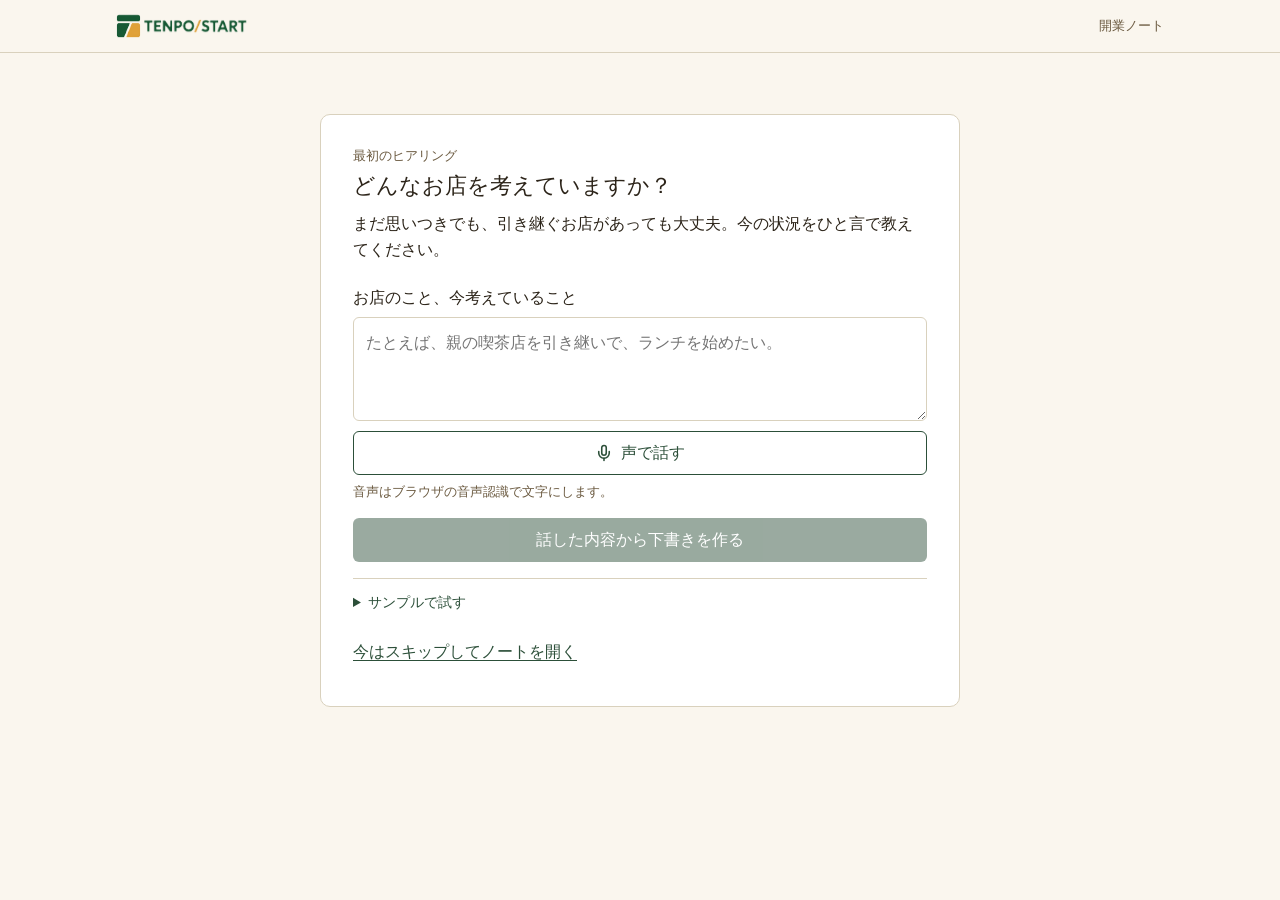
==== commit 8023d8dc: "Open TENPO/START with a voice or text interview and editable scenario estimates" ====
--- a/tenpo-start/index.html
+++ b/tenpo-start/index.html
@@ -2,5 +2,5 @@
 <html lang="ja"><head><meta charset="utf-8"><meta name="viewport" content="width=device-width, initial-scale=1, viewport-fit=cover">
 <title>テンポスタート｜開業ノート</title>
 <meta name="description" content="店名が決まる前から、候補物件、メニュー、仕入れ先、資金を自分の順番で記録できます。">
-<meta name="theme-color" content="#234f3c"><link rel="icon" href="./tenpo-start-icon.png"><link rel="stylesheet" href="./demo-D2NJ6IVA.css"><script defer src="./demo-K6NKTEVS.js"></script>
+<meta name="theme-color" content="#234f3c"><link rel="icon" href="./tenpo-start-icon.png"><link rel="stylesheet" href="./demo-4U6VAKVY.css"><script defer src="./demo-GHDPCSAB.js"></script>
 </head><body><div id="root"></div><noscript>テンポスタートの開業準備デモは、ブラウザでJavaScriptを有効にしてご利用ください。</noscript></body></html>
--- a/tenpo-start/demo-4U6VAKVY.css
+++ b/tenpo-start/demo-4U6VAKVY.css
@@ -0,0 +1 @@
+:root{--ink:#233d33;--green:#234f3c;--muted:#607064;--paper:#f8f8f4;--line:#d7ddd2;--rust:#99542d;--serif:"Yu Mincho","Hiragino Mincho ProN","Noto Serif CJK JP",Georgia,serif;--sans:"Inter","Hiragino Kaku Gothic ProN","Noto Sans CJK JP","Yu Gothic",system-ui,sans-serif;font-family:var(--sans);color:var(--ink);background:var(--paper);font-size:16px;font-synthesis:none}*{box-sizing:border-box}body{margin:0;line-height:1.55}button,a,input,select,textarea{font:inherit;color:inherit}button,a{touch-action:manipulation}button{background:none;border:0;cursor:pointer}a{color:inherit}button:disabled{opacity:.6;cursor:wait}button:focus-visible,a:focus-visible,input:focus-visible,select:focus-visible,textarea:focus-visible,summary:focus-visible{outline:3px solid #ae723e;outline-offset:3px}.wrap{width:min(1168px,calc(100% - 80px));margin:auto}.mast{background:var(--green);color:#f9f9ef}.mastInner{display:flex;align-items:center;justify-content:space-between;height:75px}.brand{display:inline-flex;align-items:center;text-decoration:none;font-family:Arial,sans-serif;font-size:25px;font-weight:800;letter-spacing:-1.5px;line-height:1}.brandIcon{display:grid;place-items:center;width:38px;height:38px;border:1px solid #bdc9ad;border-radius:10px;margin-right:12px}.brand .slash{color:#d9ad72;padding:0 1px}.brand em{font:italic 24px Georgia,serif;font-weight:400;letter-spacing:-1px;color:#e3cfac;margin-left:12px}.settings{display:inline-flex;align-items:center;gap:8px;border:1px solid #ffffff50;border-radius:30px;color:#fff;padding:8px 15px;font-size:14px}.settings:hover{background:#ffffff19}.tabbar{background:#fff;border-bottom:1px solid var(--line)}.tabs{display:flex;gap:28px;height:56px;align-items:stretch}.tabs button{display:flex;align-items:center;justify-content:center;gap:8px;font-size:14px;font-weight:650;border-bottom:3px solid transparent;color:#697068;padding:3px 6px 0}.tabs button.selected{color:var(--green);border-color:var(--green)}.main{padding-top:30px;padding-bottom:75px}.cover{display:grid;grid-template-columns:1.02fr 1fr;position:relative;isolation:isolate;overflow:hidden;min-height:270px;border:1px solid #dcd4bf;border-radius:13px;background:#f6efdf;box-shadow:0 3px 0 -1px #fff,0 4px 0 -1px #dcd4bf}.cover:before{content:"";position:absolute;inset:0 auto 0 0;width:7px;background:#b06a3d}.coverCopy{z-index:1;padding:34px 0 31px 43px;align-self:center}.dateLine{display:flex;align-items:center;gap:8px;margin:0 0 14px;line-height:1.3;font-size:14px;font-weight:650;color:#6c603e}.hair{display:block;background:#ae9272;width:58px;height:1px;margin-left:5px}h1,h2,h3,p{margin:0}.cover h1,.pageTop h1{font-family:var(--serif);font-size:clamp(33px,4.05vw,58px);letter-spacing:-.065em;line-height:1.24;font-weight:650;color:#213e2f}.cover h1 span{white-space:nowrap}.coverSub{margin:12px 0 23px;font-size:16px;color:#514f3e;line-height:1.6}.coverArt{position:relative;align-self:stretch;overflow:hidden;mix-blend-mode:multiply}.coverArt:after{content:"";position:absolute;inset:0;background:linear-gradient(90deg,#f6efdf,transparent 13%)}.coverArt img{position:absolute;height:100%;width:100%;object-fit:contain;object-position:55% 50%;mix-blend-mode:multiply;transform:scale(1.025)}.btn{display:inline-flex;align-items:center;justify-content:center;gap:8px;padding:10px 17px;border:1px solid transparent;border-radius:7px;font-size:14px;font-weight:650;text-decoration:none;min-height:42px}.btn svg{width:17px;height:17px}.primary{background:var(--green);color:#fff}.primary:hover{background:#173929}.ghost{border-color:#b9c5b7;background:#fff}.ghost:hover,.textbtn:hover{background:#eff3eb}.summary{display:grid;grid-template-columns:1fr 1.2fr .8fr;align-items:center;padding:15px 0;margin:18px 0 25px;border:1px solid var(--line);border-radius:10px;background:#fff}.summary>div{display:flex;align-items:center;gap:9px;padding:3px 23px;min-height:32px;border-right:1px solid var(--line)}.summary>div:last-child{border:0}.summary svg{width:17px;min-width:17px;color:#64745e}.summary span{font-size:14px;color:#526054}.summary strong,.summary button{font-size:17px;font-weight:700;white-space:nowrap}.summary button{text-decoration:underline;text-decoration-color:#b2bbab;text-underline-offset:4px;padding:2px}.summary small{font-size:13px;font-weight:500}.progress{width:62px;height:5px;background:#e8ede2;border-radius:8px;overflow:hidden;margin-left:5px}.progress i{display:block;height:100%;background:#437453}.homeGrid{display:grid;grid-template-columns:minmax(0,1.75fr) minmax(260px,1fr);gap:22px;align-items:start}.panel,.road{background:#fff;border:1px solid var(--line);border-radius:12px;padding:23px 24px;margin-bottom:20px}.road{background:#eff2e9;border-color:#d5ddcd}.sectionHead{display:flex;align-items:center;justify-content:space-between;gap:12px}.sectionHead h2{font:650 clamp(20px,1.8vw,25px)/1.4 var(--serif);display:flex;align-items:center;gap:10px;letter-spacing:-.035em}.sectionHead h2 svg{color:#42694c;flex-shrink:0}.sectionDesc,.hint,.formHint{font-size:14px;color:var(--muted);line-height:1.7}.sectionDesc{margin:6px 0 12px}.hint{margin:10px 0 16px}.textbtn{color:#315e43;font-weight:650;font-size:14px;text-decoration:underline;text-underline-offset:4px;padding:5px 2px;text-align:left}.taskRow,.entryRow{width:100%;display:flex;align-items:center;gap:13px;border-top:1px solid #e3e7de;padding:16px 0;text-align:left}.taskRow:hover,.entryRow:hover{background:#f6f7f2}.taskIcon{width:40px;height:40px;flex:0 0 40px;display:grid;place-items:center;background:#edf2e8;color:#42613d;border-radius:10px}.phase1{background:#f6eee1;color:#94643f}.phase2{background:#f3e6de;color:#935135}.phase3{background:#e8eeef;color:#476474}.phase4{background:#f2ecd9;color:#756238}.rowcopy,.entryRow>span:nth-child(2){flex:1;min-width:0;display:flex;flex-direction:column}.rowcopy small,.entryRow small{font-size:12px;color:var(--muted);letter-spacing:.02em}.rowcopy strong,.entryRow strong{font-size:16px;line-height:1.55;overflow-wrap:anywhere}.taskDesc{font-size:13px;color:#657062;margin-top:3px}.state,.tag{display:inline-block;white-space:nowrap;background:#f2f3ef;border:1px solid #e1e5dc;color:#596358;border-radius:5px;padding:2px 7px;font-size:12px}.state1{color:#386140;background:#e8f1e6}.state2{color:#865121;background:#fcf0d7}.state3{color:#366044;background:#e6efe7}.chev{color:#808c7d;flex-shrink:0}.rail{display:flex;flex-direction:column;margin-top:17px}.rail button{position:relative;display:flex;align-items:center;gap:11px;text-align:left;padding:8px 0;font-size:15px}.rail button:before{content:"";width:1px;height:100%;position:absolute;left:13px;top:50%;background:#c3cfba}.rail button:last-child:before{display:none}.rail i{width:27px;height:27px;display:grid;place-items:center;border:1px solid #bac8b6;border-radius:50%;font:italic 15px Georgia;background:#eff2e9;z-index:1}.rail .active i{background:#3d6549;color:#fff;border-color:#3d6549}.rail span{flex:1;font-weight:550}.rail small{font-size:13px;color:#60715d}.rail button:hover span{text-decoration:underline}.pageTop{display:flex;align-items:center;justify-content:space-between;gap:12px;margin:9px 0 28px}.pageTop h1{font-size:clamp(30px,3vw,43px);margin-top:8px}.crumb{font-size:13px;color:var(--muted)}.filters,.values,.seg,.connection{display:flex;align-items:center;gap:10px;flex-wrap:wrap}.filters label{display:flex;align-items:center;border:1px solid var(--line);background:#fff;border-radius:6px;padding:0 10px;gap:7px}.filters input{border:0;outline:0;background:transparent;height:41px;width:170px}select{appearance:none;background:#fff url("data:image/svg+xml,%3Csvg xmlns='http://www.w3.org/2000/svg' width='16' height='16' fill='none' stroke='%23566852' stroke-width='1.5'%3E%3Cpath d='m4 6 4 4 4-4'/%3E%3C/svg%3E") no-repeat right 10px center;padding:9px 33px 9px 10px;border:1px solid #bdc9b9;border-radius:6px}.group .sectionHead{margin-bottom:15px}.group .taskRow{padding:12px 0}.empty{padding:34px 12px;text-align:center;display:grid;justify-items:center;gap:9px;color:#62735f}.empty b{color:var(--ink);font-size:17px}.empty p{font-size:15px;max-width:620px}.empty .btn{margin-top:7px}.entryRow{margin-top:8px}.entryRow>svg:first-child{color:#657e5f;flex:0 0 20px}.entryRow p{color:#677366;font-size:14px;white-space:nowrap;overflow:hidden;text-overflow:ellipsis}.values{gap:26px;padding-top:16px}.values div{display:grid;gap:5px}.values small{color:var(--muted)}.compareScroll{overflow-x:auto}table{width:100%;border-collapse:collapse;margin:18px 0}th,td{padding:10px;text-align:left;font-size:14px;border-bottom:1px solid var(--line);white-space:nowrap}th{background:#eef2eb}details{font-size:14px;color:var(--muted);margin:15px 0 0}summary{cursor:pointer}details p{margin-top:8px}.seg{display:inline-flex;border:1px solid var(--line);border-radius:7px;overflow:hidden;gap:0;margin:7px 0}.seg button{padding:7px 14px;font-size:14px}.seg [aria-pressed=true]{color:#fff;background:var(--green)}.handoff{display:flex;justify-content:space-between;gap:15px;align-items:baseline;border-top:1px solid var(--line);padding:14px 0}.handoff span{white-space:pre-wrap;overflow-wrap:anywhere}.export{margin:10px 0}.sheet{border:1px solid #c5cfbf;border-radius:14px;color:var(--ink);width:min(520px,94vw);max-height:90dvh;padding:0;background:#fbfcf8;box-shadow:0 22px 65px #18322235}.sheet::backdrop{background:#11221973}.sheet form{display:flex;flex-direction:column;max-height:88dvh}.sheetHead,.sheetFoot{background:#f1f3ec;display:flex;align-items:center;justify-content:space-between;padding:17px 21px;gap:12px;flex:none}.sheetHead{border-bottom:1px solid var(--line)}.sheetHead small{color:#62705e;font-size:13px}.sheetHead h2{font:650 22px/1.4 var(--serif)}.iconbtn{height:38px;width:38px;display:grid;place-items:center;border-radius:50%}.iconbtn:hover{background:#e5eae0}.sheetBody{overflow:auto;padding:18px 22px}.intro{font-size:15px;margin:0 0 12px;color:#4b5a4b}.sheetFoot{border-top:1px solid var(--line);justify-content:flex-end}.field{display:block;margin-bottom:15px}.field>span{display:block;font-size:14px;font-weight:650;margin:0 0 5px}.field input,.field select,.field textarea{width:100%;border:1px solid #bdc9b9;border-radius:6px;color:var(--ink);background-color:#fff;padding:10px 11px;min-height:43px}.field select{padding-right:38px}.field textarea{resize:vertical}.related{display:grid;gap:7px;padding:12px;background:#f0f3eb;font-size:14px;border-radius:7px}.related div,.attachment{display:flex;align-items:center;gap:7px}.filefield{display:flex;align-items:center;gap:7px;flex-wrap:wrap;padding:13px;border:1px dashed #b3c1ab;border-radius:7px;font-size:14px}.filefield input{width:100%}.error,.connection,.demo{background:#fff1dc;color:#754419;border:1px solid #ebcc9c;padding:12px 16px;border-radius:8px;margin:0 0 16px}.error{margin:12px 0 0}.connection div{flex:1;min-width:210px}.connection p,.demo{font-size:14px}.toast:not(:empty){position:fixed;bottom:25px;left:50%;transform:translate(-50%);z-index:5;background:#223e31;color:#fff;border-radius:8px;font-size:14px;padding:10px 19px;box-shadow:0 4px 16px #0002;text-align:center}@media(max-width:950px){.wrap{width:calc(100% - 40px)}.summary>div{padding:3px 12px}.summary .progress{display:none}.homeGrid{grid-template-columns:minmax(0,1.55fr) minmax(230px,1fr);gap:14px}.panel,.road{padding:18px}.taskDesc{display:none}}@media(max-width:720px){.wrap{width:calc(100% - 28px)}.mastInner{height:58px}.brand{font-size:21px}.brandIcon{width:31px;height:31px;margin-right:8px}.brandIcon svg{width:19px}.brand em{font-size:20px;margin-left:9px}.settings{font-size:13px;padding:6px 10px}.tabs{width:100%;height:53px;justify-content:space-around;gap:0}.tabs button{flex:1;gap:2px;flex-direction:column;font-size:12px;padding:4px 0 1px}.tabs svg{height:16px}.main{padding-top:15px}.cover{grid-template-columns:1.15fr .85fr;min-height:205px}.coverCopy{padding:23px 0 22px 19px}.cover h1{font-size:clamp(29px,6.4vw,38px);letter-spacing:-.065em}.cover h1 span{display:block}.coverSub{font-size:13px;margin:8px 0 14px}.coverArt img{height:100%;width:119%;object-fit:contain;left:-9%}.dateLine{font-size:12px;margin-bottom:9px}.dateLine svg{width:14px}.hair{width:19px}.btn{padding:8px 12px}.cover .btn{font-size:13px;min-height:37px}.summary{margin:12px 0 15px;padding:10px 0;grid-template-columns:1.2fr 1.1fr .78fr}.summary>div{display:flex;flex-direction:column;align-items:flex-start;padding:0 11px;gap:1px}.summary svg{display:none}.summary span{font-size:12px}.summary button,.summary strong{font-size:14px;min-height:22px;padding:0}.summary small{font-size:11px}.homeGrid{display:block}.panel,.road{padding:17px 15px;margin-bottom:14px}.sectionHead h2{font-size:20px;gap:7px}.sectionHead h2 svg{width:19px}.taskRow{padding:13px 0;gap:9px}.taskIcon{width:33px;height:33px;flex-basis:33px;border-radius:8px}.taskIcon svg{width:18px}.rowcopy strong{font-size:15px}.taskRow .chev{display:none}.sectionDesc{font-size:13px}.pageTop{margin:5px 0 18px}.pageTop h1{font-size:30px}.filters{gap:6px}.filters select{font-size:14px}.filters label,.filters input{width:100%}.entryRow{gap:8px}.sheet{width:100%;max-width:none;max-height:92dvh;border-radius:15px 15px 0 0;margin:auto 0 0}.sheet form{max-height:91dvh}.sheetFoot{padding-bottom:max(14px,env(safe-area-inset-bottom))}.sheetBody{padding:15px}.connection .btn{font-size:13px}.values{gap:15px}.state,.tag{font-size:11px}.handoff{display:grid;gap:4px}.pageTop .btn{font-size:13px}.toast:not(:empty){width:max-content;max-width:90%}}@media(max-width:365px){.settings span{display:none}.summary>div{padding:0 6px}.coverCopy{padding-left:14px}.cover h1{font-size:27px}}.source{font-size:14px;color:#365c45;margin-bottom:13px}.toolShortcut{margin:0 0 14px}.coverModel{align-self:center;justify-self:stretch;margin:23px 30px;padding:24px 26px;border-left:2px solid #a57649;background:#f8f5e9}.coverModel small,.forecastRow small{display:block;font-size:14px;color:var(--muted)}.coverModel strong{display:block;font:650 clamp(21px,2.5vw,32px)/1.5 var(--serif);margin:5px 0 12px}.industryChecks{border:1px solid var(--line);border-radius:8px;margin:0 0 16px;padding:9px 12px 12px}.industryChecks legend{font-weight:650;font-size:14px;padding:0 4px}.industryChecks>div,.selectedKinds{display:flex;flex-wrap:wrap;gap:8px}.industryChecks label{display:inline-flex;gap:7px;align-items:center;padding:5px 9px;background:#eef2e8;border-radius:5px;font-size:14px}.industryChecks input{accent-color:var(--green)}.selectedKinds{margin:14px 0 0;align-items:center;font-size:14px}.selectedKinds b{color:#456944;border:1px solid #c8d4bf;padding:2px 8px;border-radius:5px}.forecastRow{display:flex;justify-content:space-between;align-items:center;gap:16px;border-top:1px solid var(--line);padding:16px 0}.forecastRow strong{display:block;margin:3px 0}.forecastRow p{max-width:45em;color:var(--muted);font-size:14px}.forecastAmount{display:flex;flex-direction:column;align-items:flex-end;gap:5px;white-space:nowrap}.combined{padding:13px;background:#edf3e8;border-radius:7px;display:flex;flex-wrap:wrap;align-items:center;gap:8px 16px;margin-top:10px}.combined small{width:100%;color:var(--muted)}@media(max-width:720px){.cover:has(.coverModel){display:block}.coverModel{margin:0 17px 16px;padding:8px 12px}.coverModel strong{font-size:17px;display:inline;margin:0 6px 0 0}.cover:has(.coverModel) h1 span{display:inline}.forecastRow{align-items:flex-start}.forecastRow p,.forecastAmount .btn{font-size:13px}}.app .main,.with-dock{padding-bottom:calc(92px + env(safe-area-inset-bottom,0px))}.app .homeGrid{display:block}.stage-dock{position:fixed;z-index:12;inset:auto 0 0;background:#fffefb;border-top:1px solid #cdd8cc;box-shadow:0 -3px 16px #1e3b2610;padding:3px max(4px,env(safe-area-inset-right)) max(4px,env(safe-area-inset-bottom)) max(4px,env(safe-area-inset-left))}.stage-dock>div{max-width:760px;margin:auto;display:flex;align-items:stretch}.stage-dock button{min-width:0;flex:1;display:flex;align-items:center;justify-content:center;gap:4px;flex-direction:column;min-height:54px;padding:4px 0;border-radius:7px;background:transparent;color:#476054;line-height:1.2}.stage-dock button span{font-size:clamp(12px,3.2vw,14px);font-weight:650;white-space:nowrap;letter-spacing:0}.stage-dock button[aria-current],.stage-dock button.has-current,.dock-more [aria-current]{background:#e6f0e5;color:#174229}.stage-dock button:hover,.dock-more button:hover{background:#eef3ed}.dock-more{padding:0;margin:auto auto max(75px,12vh);border:1px solid #ccd5ca;border-radius:13px;color:#244433;width:min(395px,calc(100vw - 32px));background:#fff}.dock-more::backdrop{background:#14281c60}.dock-more>div{padding:15px}.dock-more header{display:flex;justify-content:space-between;align-items:center;border-bottom:1px solid #dce4da;padding-bottom:8px}.dock-more h2{font-size:18px}.dock-more button{padding:12px;display:flex;align-items:center;gap:12px;min-height:44px;text-align:left}.dock-more>div>button{width:100%}.app .toast:not(:empty){bottom:calc(75px + env(safe-area-inset-bottom,0px));z-index:14}.app :is(p,h1,h2,h3,summary),.opening :is(p,h1,h2,h3,summary),.rowcopy,.listing-panel{line-break:strict;word-break:normal;overflow-wrap:break-word}.app h1,.opening h1,.opening h2,.app h2,.rowcopy strong{text-wrap:balance}.app p,.opening p{text-wrap:pretty}.phrase{display:inline-block;max-width:100%}.op-feature:has(img[src="/listing-sample.png"])>img{object-fit:contain;aspect-ratio:1.5;background:#f7f3e9;padding:12px;border:1px solid #e0d8c4}.app .sectionHead{flex-wrap:wrap}.app .sectionHead .textbtn,.app .pageTop>.btn,.op-steps span,.settings span,.state{white-space:nowrap}.app .coverCopy>.textbtn{display:block;width:fit-content;margin-top:12px}.app .compareScroll th,.app .compareScroll td{white-space:nowrap}.listing-panel{color:#243d30;background:#fffefa;border:1px solid #cfd9cc;border-radius:12px;padding:clamp(16px,3.5vw,34px);margin:18px 0;line-height:1.75}.listing-head{display:flex;align-items:flex-start;gap:12px}.listing-head>svg{color:#597a5e;flex:none;margin-top:5px}.listing-head h2,.listing-section h3{font-family:var(--serif);color:#21442f;margin:0 0 6px;line-height:1.45}.listing-head h2{font-size:clamp(21px,3.2vw,32px)}.listing-section h3{font-size:clamp(20px,2.3vw,25px)}.listing-actions,.listing-links{display:flex;align-items:center;flex-wrap:wrap;gap:9px 15px;margin:16px 0 6px}.listing-links button{color:#32623e;text-decoration:underline;text-underline-offset:3px;font-size:.9rem;min-height:36px}.listing-panel button:disabled{opacity:.5;cursor:default}.listing-section,.listing-original,.listing-kpis{border-top:1px solid #d4dfd1;margin-top:22px;padding-top:19px}.listing-fields{display:grid;grid-template-columns:repeat(auto-fit,minmax(min(190px,100%),1fr));gap:10px 16px;margin:16px 0}.listing-input{display:flex;flex-direction:column;justify-content:flex-end;min-width:0;gap:4px;font-size:.88rem;font-weight:650}.listing-input input{display:block;width:100%;min-width:0;appearance:none;background:#fff;border:1px solid #abbba9;border-radius:5px;color:#1e372a;font-size:16px;font-weight:450;padding:8px 10px;min-height:43px}.listing-panel details{margin-bottom:13px}.listing-panel summary{cursor:pointer;color:#365a40;font-size:.94rem}.listing-panel pre{white-space:pre-wrap;overflow-wrap:anywhere;max-height:15em;overflow:auto;background:#f3f5ef;padding:12px}.listing-original img{max-width:100%;max-height:580px;object-fit:contain;margin-top:10px}.listing-kpis{display:grid;grid-template-columns:repeat(auto-fit,minmax(min(155px,100%),1fr));gap:12px}.listing-kpis>div{border-left:3px solid #769373;padding:5px 10px}.listing-kpis small,.listing-kpis strong{display:block}.listing-kpis strong{font-size:1.15rem;color:#244a30;font-variant-numeric:tabular-nums}.listing-kpis strong span{font-size:.8rem}.listing-conclusion,.listing-notice{padding:12px 15px;background:#edf4ea;border-radius:6px;margin:14px 0}.listing-conclusion strong{color:#184b2c;margin:0 .15em}.listing-section ul{list-style:disc;padding-left:1.4em}.listing-section li+li{margin-top:6px}@media(max-width:680px){.app .cover{display:block;min-height:0}.app .coverCopy{padding:22px 19px}.app .coverArt{display:none}.app .cover h1 span{display:inline-block}.app .notebook-stage{align-items:flex-start;gap:6px}.app .pageTop{flex-wrap:wrap;gap:8px}.app .summary>div{min-width:0}.opening .op-hero h1{font-size:clamp(33px,9vw,54px);line-height:1.28}.opening .op-inner h1{font-size:clamp(25px,6.8vw,34px)}.op-task-list label>span,.rowcopy{min-width:0}.opening .op-choices button,.opening .op-sectors button{gap:7px;min-width:0}.opening .op-sectors button{padding-inline:11px}.listing-actions button{padding:9px 12px;font-size:.94rem;white-space:nowrap}}.comparison-source{display:block;color:#58685b;font-size:.78rem}@supports (word-break:auto-phrase){:is(.app,.opening) :is(h1,h2,h3,p,.taskDesc,.op-task-list small,.rowcopy strong){word-break:auto-phrase;overflow-wrap:anywhere}}.shop-header{position:sticky;top:0;z-index:11;padding-top:env(safe-area-inset-top);background:var(--bg);color:var(--ink);border-bottom:1px solid var(--border)}.shop-header>div{width:min(100%,1080px);margin:auto;min-height:52px;display:flex;align-items:center;justify-content:space-between;gap:12px;padding-inline:max(16px,env(safe-area-inset-left)) max(16px,env(safe-area-inset-right))}.shop-brand{display:inline-flex;align-items:center;min-height:44px;flex:none}.shop-brand-art{display:block;width:auto;height:24px;flex:none}.shop-header-end{min-width:0;display:flex;align-items:center;gap:8px;font:600 .8125rem/1.3 var(--font-sans);color:var(--ink-2)}.shop-header-end a{display:inline-flex;align-items:center;color:var(--primary);min-height:44px}:is(.od,.ts-service,.app) svg:not([fill=currentColor]){stroke-width:2.1}:is(.od,.app) .stage-dock button{position:relative}:is(.od,.app) .stage-dock button[aria-current=page]{box-shadow:none;background:transparent;color:var(--primary)}:is(.od,.app) .stage-dock button[aria-current=page]:after{content:"";position:absolute;bottom:3px;left:calc(50% - 1.5px);width:3px;height:3px;border-radius:50%;background:#c9a24a;box-shadow:-5px 0 #c9a24a,5px 0 #c9a24a}.app{--green:var(--primary);--muted:var(--ink-2);--paper:var(--bg);--line:var(--border);--serif:var(--font-sans);--sans:var(--font-sans);font-family:var(--font-sans);background:var(--bg);color:var(--ink);min-height:100svh}.app :is(.j-homehead,.pageTop,.op-inner,.op-hero,.cover) h1{font:700 1.375rem/1.875rem var(--font-sans);letter-spacing:normal}.app :is(.sectionHead,.j-block,.j-verdict,.op-inner,.sheet,.listing-head,.listing-section) :is(h2,h3){font:700 1.0625rem/1.5rem var(--font-sans);letter-spacing:normal}.app :is(.panel,.j-block,.j-verdict,.listing-panel,.sheet,.op-feature){border:1px solid var(--border);border-radius:var(--radius-md);background:var(--surface);color:var(--ink);padding:var(--space-4)}.app .j-verdict{border-top:3px solid var(--primary)}.app .j-verdict :is(p,h2){color:var(--ink)}.app :is(.op-button,.btn.primary){background:var(--primary);color:var(--on-primary);min-height:var(--tap);border-radius:var(--radius-sm)}.app .stage-dock button[aria-current=page]{padding-bottom:9px}.od{background:var(--bg);color:var(--ink);min-height:100svh;font:400 1rem/1.625 var(--font-sans);font-variant-numeric:tabular-nums}.od *,.od *:before,.od *:after{box-sizing:border-box;min-width:0}.od :is(h1,h2,h3,p,dl,dd){margin:0}.od :is(h1,h2,h3,p,dt,dd,b,small,.od-record){overflow-wrap:anywhere}.od :is(button,input,textarea,select){font:inherit}.od :is(button,a,summary,select){touch-action:manipulation}.od :is(button,a,select,input:not([type=checkbox]),summary){min-height:var(--tap)}.od :is(button,a,input,select,textarea,summary):focus-visible{outline:2px solid var(--focus);outline-offset:2px}.od-header{position:sticky;z-index:10;top:0;background:var(--primary);color:var(--on-primary);padding-top:env(safe-area-inset-top)}.od-header>div,.od-body{width:100%;max-width:640px;margin-inline:auto;padding-inline:max(var(--space-4),env(safe-area-inset-left)) max(var(--space-4),env(safe-area-inset-right))}.od-header>div{min-height:56px;display:flex;align-items:center;justify-content:space-between;gap:var(--space-3)}.od-brand,.od-switch,.od-crumb,.od-controls,.od-hero p,.od-action-head span,.od-inspection,.od-link,.od-primary,.od-outline,.od-foot a{display:flex;align-items:center;gap:var(--space-2)}.od-brand{text-decoration:none;color:var(--on-primary);gap:var(--space-3)}.od-logo{width:26px;height:24px;overflow:hidden;background:var(--bg);border-radius:var(--radius-sm);flex:none}.od-logo img{height:24px;width:auto;max-width:none;display:block}.od-head-copy{display:grid;line-height:1.15}.od-head-copy b{font:750 1.375rem/1.15 var(--font-sans);letter-spacing:-.045em}.od-brand i{color:#e7bd70;font-style:normal}.od-head-copy small{font-size:.8125rem;text-overflow:ellipsis;white-space:nowrap;overflow:hidden;margin-top:2px}.od-switch{flex:none;font-size:.8125rem;position:relative}.od-switch>span{display:none}.od-switch select{background:transparent;color:var(--on-primary);padding:4px 26px 4px 10px;border:1px solid currentColor;border-radius:var(--radius-sm);appearance:none}.od-switch svg{position:absolute;right:7px;pointer-events:none}.od-switch option,.od-field input,.od-check-line select,.od-field textarea,.od-price input{background:var(--surface);color:var(--ink)}.od-body{padding-top:var(--space-4);padding-bottom:calc(80px + env(safe-area-inset-bottom))}.od-hero,.od-rail,.od-paper,.od-summary,.od-action,.od-finding{border:1px solid var(--border);border-radius:var(--radius-md);background:var(--surface);padding:var(--space-4)}.od-hero{display:flex;align-items:center;justify-content:space-between;gap:var(--space-2);overflow:hidden;padding-block:0}.od-hero>div:first-child{padding-block:var(--space-3)}.od-hero img{width:32%;max-height:104px;object-fit:cover;object-position:50% 53%;align-self:stretch}.od-shop-icon svg{width:48px;height:48px;color:var(--primary)}.od h1,.od-action h2{font:700 1.375rem/1.875rem var(--font-sans)}.od h2,.od h3{font:700 1.0625rem/1.5rem var(--font-sans)}.od-overline,.od-hero p,.od-hint,.od-title p,.od-finding p,.od-action>p,.od-rail-head>span,.od-section-head>span,.od-field,.od-action-head small,.od-feedback,.od-foot,.od-crumb,.od-check-line select{font-size:.8125rem;line-height:1.125rem;color:var(--ink-2)}.od-hero p{margin-top:var(--space-1)}.od-rail{margin:var(--space-3) 0}.od-rail-head,.od-section-head,.od-action-head,.od-pagehead,.od-foot{display:flex;justify-content:space-between;align-items:center;gap:var(--space-2)}.od-stops{display:grid;grid-template-columns:repeat(5,minmax(0,1fr));margin-top:var(--space-2)}.od-stops button{position:relative;display:grid;justify-items:center;align-content:start;gap:4px;color:var(--ink-2);font-size:.8125rem;padding:0}.od-stops button:not(:last-child):after{content:"";position:absolute;top:11px;height:2px;left:calc(50% + 12px);width:calc(100% - 24px);background:var(--border)}.od-stops button.past:after{background:var(--primary)}.od-dot{display:grid;place-items:center;border-radius:50%;border:1px solid var(--border);background:var(--surface);width:24px;height:24px;font-size:.8125rem}.od-stops .past .od-dot{background:var(--primary-soft);color:var(--primary)}.od-stops [aria-current]{font-weight:700;color:var(--primary)}.od-stops [aria-current] .od-dot{background:var(--primary);color:var(--on-primary);border-color:var(--primary)}.od-columns,.od-candidates,.od-fields{display:grid;grid-template-columns:minmax(0,1fr);gap:var(--space-3)}.od-action{border-top:3px solid var(--primary)}.od-action-head span,.od-inspection{color:var(--primary);font-weight:600}.od-action h2{margin:var(--space-3) 0 var(--space-1)}.od-primary,.od-outline{justify-content:center;font-weight:600!important;border-radius:var(--radius-sm);padding:var(--space-2) var(--space-4)}.od-primary{margin-top:var(--space-4);color:var(--on-primary);background:var(--primary)}.od-outline{width:100%;border:1px solid var(--primary);color:var(--primary);background:var(--surface)}.od-outline[aria-pressed=true]{background:var(--primary-soft)}.od .opening-support{font-size:.875rem;margin-top:var(--space-2);color:var(--ink-2)}.od .opening-support summary{align-content:center}.od-summary button{display:grid;grid-template-columns:20px minmax(0,1fr) 16px;align-items:center;text-align:left;min-height:56px;width:100%;gap:var(--space-3);padding:var(--space-2) 0;border-bottom:1px solid var(--border)}.od-summary button:last-child{border:0}.od-summary button>svg:first-child,.od-finding>svg{width:20px;height:20px;color:var(--ink-2);flex:none}.od-summary button>svg:last-child{width:16px}.od-summary small,.od-summary b{display:block}.od-summary small,.od-list-stats dt{font:400 .8125rem/1.125rem var(--font-sans);color:var(--ink-2)}.od .stage-dock{background:var(--surface);border-top:1px solid var(--border);box-shadow:none;padding:0 max(0px,env(safe-area-inset-right)) env(safe-area-inset-bottom) max(0px,env(safe-area-inset-left))}.od .stage-dock>div{max-width:640px;display:grid;grid-template-columns:repeat(5,minmax(0,1fr))}.od .stage-dock button{min-height:58px;gap:2px;padding:4px 0 8px;border-radius:0;color:var(--ink-2);background:transparent}.od .stage-dock button>svg{width:var(--icon-size);height:var(--icon-size);stroke-width:2}.od .stage-dock button>span{font-size:.75rem;line-height:1rem;font-weight:400}.od .stage-dock button[aria-current=page]{color:var(--primary);box-shadow:none}.od .stage-dock button[aria-current=page]>span{font-weight:700}.od-crumb button,.od-link,.od-foot a{color:var(--primary);padding:0;text-underline-offset:3px;text-decoration:underline}.od-title,.od-pagehead{margin:0 0 var(--space-4)}.od-pagehead .od-title,.od-pagehead .od-primary{margin:0}.od-finding{display:flex;align-items:center;gap:var(--space-3);background:var(--primary-soft);margin-bottom:var(--space-4)}.od-finding h2{font:700 2.5rem/2.75rem var(--font-num)}.od-finding small{font-size:.8125rem}.od-candidate.picked{border-color:var(--primary)}.od-candidate h2,.od-cash-result{margin-block:var(--space-2)}.od-list-stats{margin-block:var(--space-2)!important}.od-list-stats>div,.od-check-line,.od-cash-result{display:flex;justify-content:space-between;align-items:center;gap:var(--space-2);padding-block:var(--space-2);border-bottom:1px solid var(--border)}.od-list-stats dd{text-align:right;font-weight:650}.od-inspection{font-size:.875rem;margin:var(--space-3) 0!important;align-items:flex-start}.od-inspection svg{flex:none}.od-record{white-space:pre-wrap;background:var(--surface-2);border-radius:var(--radius-sm);padding:var(--space-2);margin-block:var(--space-2)!important}.od-field{display:grid;gap:var(--space-1)}.od-fields{margin-block:var(--space-3)}.od-field input,.od-field textarea,.od-price input,.od-check-line select{border:1px solid var(--border);border-radius:var(--radius-sm);padding:var(--space-2);width:100%;font-size:1rem}.od-field input[type=number],.od-price input{text-align:right}.od-field textarea{resize:vertical}.od-check-line{font-size:.875rem;min-height:56px}.od-check-line select{width:auto;flex:none}.od-memo,.od-editor h3,.od-paper+.od-paper{margin-top:var(--space-4)}.od-controls{align-items:baseline;gap:var(--space-4)}.od-short{color:var(--danger)}.od-cash-result{margin-bottom:var(--space-6);background:var(--surface-2);border:0;border-radius:var(--radius-sm);padding-inline:var(--space-3)}.od-task,.od-product,.od-handoff{display:flex;min-height:56px;align-items:center;justify-content:space-between;gap:var(--space-2);padding:var(--space-2) 0;border-bottom:1px solid var(--border)}.od-task label,.od-product>label:first-child{display:flex;min-height:var(--tap);align-items:center;gap:var(--space-2)}.od input[type=checkbox]{width:20px;height:20px;flex:none;accent-color:var(--primary)}.od-task label:has(:checked) span{text-decoration:line-through;color:var(--ink-2)}.od-price{display:flex;align-items:center;gap:var(--space-1)}.od-price input{max-width:7rem}.od-feedback:not(:empty){padding:var(--space-2) 0;color:var(--primary)}.od-feedback:empty{display:none}.od-foot{margin-top:var(--space-4);flex-wrap:wrap}@media(min-width:768px){.od-header>div,.od-body,.od .stage-dock>div{max-width:1080px}.od-columns,.od-fields,.od-candidates{grid-template-columns:repeat(2,minmax(0,1fr));gap:var(--space-4)}.od-editor .od-fields,.od-paper form .od-fields{max-width:100%}}@media(max-width:360px){.od-finding h2{font-size:2rem}.od-pagehead{flex-wrap:wrap}}.od-intro{display:flex;justify-content:space-between;align-items:center;gap:12px;margin:12px 0 22px}.od-intro h1{font-size:1.375rem;line-height:1.875rem;margin-top:4px}.od-location,.od-profile-button,.od-intake h2,.od-buttons,.od-tools,.od-status-label,.od-area-row small{display:flex;align-items:center;gap:8px}.od-profile-button{flex:none;color:var(--primary);font-size:.85rem!important}.od-location,.od-intake>p,.od-recommend>p,.od-reading>p,.od-entry small{color:var(--ink-2);font-size:.88rem}.od-columns{align-items:start}.od-section-head{flex-wrap:wrap}.od-area-row{display:grid;grid-template-columns:20px 1fr auto 15px;align-items:center;gap:12px;width:100%;text-align:left;border-top:1px solid var(--border);padding:13px 0;color:var(--ink)}.od-area-row small{border-radius:5px;background:var(--surface-2);font-size:.75rem;padding:1px 7px}.od-area-row small[data-state=\6c7a\5b9a\6e08\307f]{color:var(--primary);background:var(--primary-soft)}.od-progress .od-hint{margin:4px 0 14px}.od-recommend{border-top:3px solid var(--primary)}.od-recommend h2,.od-reading h3{margin:7px 0}.od-status-row,.od-entry{display:flex;align-items:center;justify-content:space-between;gap:12px;border-bottom:1px solid var(--border);padding:8px 0}.od-status-label{flex-wrap:wrap;justify-content:space-between;flex:1;gap:8px}.od-status-label select,.od-field select,.od-intake textarea{color:var(--ink);background:var(--surface);border:1px solid var(--border);border-radius:6px;padding:7px}.od-candidate-head{margin:24px 0 10px}.od-candidate-head .od-status-label{flex:none;font-size:.85rem}.od-buttons,.od-tools{flex-wrap:wrap}.od-buttons .od-primary,.od-buttons .od-outline{margin-top:8px;width:auto}.od-tools,.od-reading{margin-top:12px}.od-reading{border-top:1px solid var(--border);padding-top:12px}.od-intake textarea{width:100%}.od-reading pre{white-space:pre-wrap;overflow-wrap:anywhere;max-height:200px;overflow:auto}.od-intake summary,.od-foot summary{color:var(--primary);cursor:pointer;padding:8px 0}.od-entry small{display:block;white-space:pre-wrap}.od-settings,.od-intake{max-width:780px}.od-main .od-crumb,.od-crumb{margin-bottom:8px}.od-status-label+.od-finding{margin-top:12px}.od .od-fields input,.od .od-field select,.od .od-field textarea,.od .od-intake textarea{font-size:16px}@media(max-width:380px){.od-intro{align-items:flex-start}.od-status-row{flex-wrap:wrap}}.od-choice{display:grid;width:100%;grid-template-columns:22px 1fr 16px;gap:12px;align-items:center;min-height:64px;text-align:left;border-bottom:1px solid var(--border);padding:10px 0}.od-choice>svg,.od-resource-list svg{color:var(--primary)}.od-choice strong,.od-choice small{display:block}.od-choice strong{font:600 1rem/1.5 var(--font-sans)}.od-choice small{color:var(--ink-2);font-size:.8125rem;line-height:1.45;margin-top:2px}.od-home-side{display:grid;gap:var(--space-4)}.od-home-side .od-paper{margin:0}.od-progress-row{display:flex;justify-content:space-between;align-items:center;gap:8px;width:100%;text-align:left;border-top:1px solid var(--border);padding:8px 0}.od-progress-row small{font:600 .8125rem/1.4 var(--font-sans);color:var(--ink-2)}.od-progress-row [data-state=\6c7a\5b9a\6e08\307f]{color:var(--primary)}.od-compare{width:100%;table-layout:fixed;border-collapse:collapse;font-size:.875rem}.od-compare th,.od-compare td{overflow-wrap:anywhere;padding:9px 4px;text-align:right;border-bottom:1px solid var(--border)}.od-compare th:first-child{text-align:left}.od-compare thead{background:var(--surface-2)}.od-resource-list a{display:flex;align-items:center;justify-content:space-between;gap:8px;color:var(--primary);border-bottom:1px solid var(--border)}.od-fields>label,.od-check-line,.od-status-label{font-size:.875rem;line-height:1.5}.od-main .od-crumb,.od-crumb{min-height:44px}.od-foot summary{font-size:.875rem}.od-body .od-finding h2{font-size:1.5rem;line-height:1.875rem}.od-paper.od-settings,.od-paper.od-intake{max-width:none}@media(min-width:768px){.od-columns{grid-template-columns:minmax(0,1.3fr) minmax(0,1fr)}}.od-interview{max-width:640px;margin:clamp(12px,5vh,48px) auto;padding:clamp(18px,4vw,32px)}.od-interview h1{margin:6px 0 10px}.od-interview h2{margin:20px 0 4px}.od-interview .od-primary{width:100%}.od-interview button:disabled{opacity:.48;cursor:default}.od-interview details{margin:16px 0 4px;border-top:1px solid var(--border)}.od-interview summary{cursor:pointer;padding:12px 0;color:var(--primary)}.od-answer{margin-top:22px}.od-answer label,.od-plan-row>span:first-child{font-weight:600}.od-answer textarea{display:block;width:100%;border:1px solid var(--border);border-radius:var(--radius-sm);margin:6px 0 10px;padding:12px;color:var(--ink);background:var(--surface);font:inherit;resize:vertical}.od-answer small,.od-plan-row small{display:block;color:var(--ink-2);font-size:.8125rem;font-weight:400}.od-answer small{margin-top:6px}.od-interview blockquote{margin:12px 0 16px;padding-left:12px;border-left:3px solid var(--border);white-space:pre-wrap;overflow-wrap:anywhere}.od-plan-row{display:flex;align-items:center;justify-content:space-between;gap:8px;padding:8px 0;border-bottom:1px solid var(--border)}.od-plan-row input{max-width:7rem;width:100%;margin-right:4px;border:1px solid var(--border);border-radius:6px;padding:6px;text-align:right}.od-route{border-left:3px solid var(--primary);padding:10px 14px;background:var(--primary-soft);margin:16px 0}.od-route p{color:var(--ink-2);font-size:.875rem}.od-intake-summary{margin:0 0 16px}.od-intake-summary .od-primary{width:auto}.opening-support{margin:14px 0 0;color:#385b49;font:inherit;font-size:.94rem;line-height:1.65}.opening-support>summary{width:fit-content;padding:5px 0;cursor:pointer;text-decoration:underline;text-decoration-color:#8ca294;text-underline-offset:4px}.opening-support>summary::marker{color:#67836e;font-size:.85em}.opening-support-body{margin:5px 0 12px;padding:14px 16px;border-left:2px solid #b6c9b8;background:#fbfcf8;color:#38473e;border-radius:0 6px 6px 0}.opening-support .opening-support-body p{margin:0 0 8px}.opening-support .opening-support-free{color:#415b49;font-size:.875rem}.opening-support a{display:inline-block;padding-block:5px;color:#19533b;font-weight:650;text-underline-offset:4px}.opening-support :focus-visible{outline:3px solid #ad7c30;outline-offset:3px}:is(.ts-service,.od,.app){--bg: #faf6ee;--surface: #ffffff;--surface-2: #eee9e1;--ink: #2c2419;--ink-2: #6b5a40;--border: #d9d1bd;--primary: #2c4f39;--primary-text: #2c4f39;--on-primary: #ffffff;--primary-soft: #e1e2d8;--accent: #93332a;--accent-text: #93332a;--on-accent: #ffffff;--accent-soft: #eedfd6;--focus: #2c4f39;--ok: #1b7f4d;--ok-soft: #dbe5d7;--warn: #b45309;--warn-soft: #f0dfce;--danger: #b3261e;--danger-soft: #f0d9d1;--info: #1d4ed8;--info-soft: #dbdeeb;--chart-1: #2a78d6;--chart-2: #eb6834;--chart-3: #1baf7a;--chart-4: #eda100;--chart-5: #e87ba4}:is(.ts-service,.od,.app){--font-sans: -apple-system, BlinkMacSystemFont, "Hiragino Sans", "Noto Sans JP", sans-serif;--font-num: "Hiragino Sans", "Noto Sans JP", -apple-system, BlinkMacSystemFont, sans-serif;--space-1: 4px;--space-2: 8px;--space-3: 12px;--space-4: 16px;--space-6: 24px;--space-8: 32px;--tap: 44px;--radius-sm: 6px;--radius-md: 10px;--radius-lg: 16px;--radius-full: 999px;--shadow-sheet: 0 -2px 12px rgba(0,0,0,.12);--icon-stroke: 2.1px;--icon-size: 22px}.ts-service{--forest:#164b37;--deep:#18382e;--mute:#516259;--gold:#ad7c30;--edge:#d3dcd2;font-family:Inter,Hiragino Kaku Gothic ProN,Yu Gothic,Meiryo,sans-serif;min-height:100svh;background:#fcfcf8;color:var(--deep);font-size:1rem;line-height:1.65;letter-spacing:.012em}.ts-service *{box-sizing:border-box}.ts-service button,.ts-service input,.ts-service select{font:inherit}.ts-service h1,.ts-service h2,.ts-service p{margin:0}.ts-service button,.ts-service a{touch-action:manipulation}.ts-bound{width:min(1120px,calc(100% - 72px));margin:auto}.ts-head{border-bottom:1px solid var(--edge);background:#fffefa}.ts-head>.ts-bound{height:76px;display:flex;align-items:center;justify-content:space-between;gap:16px}.ts-head>.ts-bound>span,.ts-head a.ts-legacy{color:var(--mute);font-size:.875rem}.ts-legacy{text-underline-offset:4px}.ts-brand{display:inline-flex;gap:9px;align-items:center;font-family:Arial,sans-serif;font-weight:850;line-height:1;letter-spacing:-.055em;font-size:1.45rem;text-decoration:none;color:var(--forest)}.ts-brand i{color:var(--gold);font-style:normal}.ts-mark{display:inline-block;width:28px;height:26px;overflow:hidden}.ts-mark img{display:block;height:26px;width:auto;max-width:none}.ts-main{padding:clamp(24px,4.5vw,66px) 0 70px;outline:none!important}.ts-layout{display:grid;grid-template-columns:minmax(0,1.12fr) minmax(0,.88fr);gap:clamp(35px,7vw,100px);align-items:start}.ts-content{min-width:0}.ts-aside{background:#f6efdf;border:1px solid #e3d7bd;border-radius:18px;overflow:hidden;margin-top:2px}.ts-art{width:100%;display:block;aspect-ratio:1.5;object-fit:cover}.ts-aside-copy{padding:22px clamp(22px,3vw,38px) 32px;border-top:1px solid #e6dac5}.ts-aside h2{font-family:var(--serif),serif;font-size:clamp(1.45rem,2.2vw,2rem);line-height:1.55;letter-spacing:.025em}.ts-aside p{margin-top:12px;color:#525e4e}.ts-steps{display:flex;gap:7px;margin:0 0 34px}.ts-steps span{flex:1;color:#58625b;font-size:.8125rem;border-top:3px solid #dde3db;padding-top:7px}.ts-steps .on{border-color:var(--forest);color:var(--forest);font-weight:700}.ts-kicker,.ts-caption{display:inline-block;color:var(--forest);font-size:.875rem;font-weight:700}.ts-kicker{border-left:3px solid var(--gold);padding-left:10px;margin:0 0 10px!important}.ts-service h1{font-family:var(--serif),"Yu Mincho",serif;font-size:clamp(1.9rem,3.5vw,3.1rem);letter-spacing:-.045em;line-height:1.35;text-wrap:balance}.ts-service .ts-sub{color:var(--mute);margin:13px 0 24px}.ts-groups,.ts-list,.ts-methods{display:grid;gap:9px}.ts-groups button,.ts-list button,.ts-method{display:flex;align-items:center;text-align:left;gap:14px;border:1px solid var(--edge);background:#fff;border-radius:11px;color:var(--deep);min-height:51px;padding:11px 16px}.ts-groups button{min-height:68px}.ts-groups button>svg{color:var(--forest)}.ts-groups button b,.ts-groups button small{display:block}.ts-groups button small{font-size:.8125rem;color:var(--mute)}.ts-service button[aria-pressed=true]{border-color:var(--forest);background:#eaf3e9;color:var(--forest)}.ts-service button:is(:hover,:focus-visible):not(:disabled){border-color:#3c7357}.ts-radio{width:17px;height:17px;border-radius:50%;border:1px solid #8f9b90;margin-left:auto;flex:none;background:#fff}.ts-service [aria-pressed=true]>.ts-radio{background:var(--forest);box-shadow:inset 0 0 0 3px #fff;border-color:var(--forest)}.ts-options{padding:18px 0 0;display:grid;gap:13px}.ts-service label,.ts-service legend{font-weight:650;font-size:.9375rem}.ts-service select,.ts-service input{display:block;margin-top:5px;border:1px solid #aab9ab;border-radius:7px;padding:9px 12px;min-height:46px;color:var(--deep);background:#fff;width:100%;max-width:100%}.ts-service select{appearance:none;background:#fff url("data:image/svg+xml,%3Csvg xmlns='http://www.w3.org/2000/svg' viewBox='0 0 16 16'%3E%3Cpath d='m4 6 4 4 4-4' fill='none' stroke='%232b4b39' stroke-width='2'/%3E%3C/svg%3E") right 12px center/16px no-repeat;padding-right:40px}.ts-service details{font-size:.875rem;color:var(--mute)}.ts-service summary{cursor:pointer;padding:5px 0;min-height:32px}.ts-pills{display:flex;flex-wrap:wrap;gap:8px;margin-top:8px}.ts-pills button,.ts-outline{min-height:43px;padding:6px 15px;border-radius:8px;border:1px solid #b9c8ba;background:#fff}.ts-actions{display:flex;align-items:center;justify-content:flex-end;gap:20px;margin:24px 0 0}.ts-primary{display:inline-block;background:var(--forest);color:#fff;border:1px solid var(--forest);font-weight:700!important;min-height:48px;min-width:150px;padding:10px 22px;border-radius:9px}.ts-primary:hover:not(:disabled){background:#103a2a}.ts-primary:disabled{background:#d9e0d9;color:#58645a;border-color:#d9e0d9;opacity:1;cursor:default}.ts-link{border:0;background:transparent;color:var(--forest);font-weight:650!important;text-decoration:underline;text-underline-offset:4px;padding:8px 0}.ts-date{display:block;margin-top:14px}.ts-demo{max-width:960px;margin:auto}.ts-demo h2{font-size:clamp(1.25rem,2vw,1.65rem);margin:4px 0 15px}.ts-demo-grid{display:grid;grid-template-columns:minmax(0,1.3fr) minmax(0,.9fr);gap:20px}.ts-calc,.ts-plan{padding:clamp(18px,3vw,30px);border:1px solid var(--edge);border-radius:14px;background:#fff}.ts-plan{background:#f1f5ed}.ts-service fieldset{padding:0;margin:0;border:0}.ts-result{display:flex;align-items:center;justify-content:space-between;gap:8px;padding:10px 0;border-bottom:1px solid var(--edge);margin:15px 0 10px}.ts-result strong{font-size:clamp(2.3rem,5vw,3.3rem);line-height:1.4;color:var(--forest);font-variant-numeric:tabular-nums}.ts-result small{font-size:1rem;margin-left:5px}.ts-check,.ts-schedule{display:flex;align-items:center;gap:8px;color:var(--mute);font-size:.9rem;margin:8px 0!important}.ts-next{border-left:3px solid var(--gold);padding-left:12px;margin:19px 0}.ts-next b{font-size:.875rem}.ts-next p{margin-top:4px}.ts-schedule svg,.ts-check svg{flex-shrink:0}.ts-method{justify-content:center;position:relative;font-weight:700!important;min-height:53px}.ts-method svg,.ts-google-g{position:absolute;left:17px}.ts-method.ts-line{background:#06773c;color:#fff;border-color:#06773c}.ts-method.ts-line[aria-pressed=true]{background:#075b31;color:#fff}.ts-google-g{font:700 22px Arial;color:#3877d4}.ts-summary,.ts-notice,.ts-auth-panel{font-size:.9rem}.ts-summary{padding:13px 15px;background:#eef3ec;border-radius:8px;margin-bottom:20px!important}.ts-summary b{display:block}.ts-notice{margin:12px 0!important;color:var(--mute)}.ts-auth-panel{background:#f1f5ee;padding:15px;border-radius:8px;margin-top:12px!important}.ts-auth-panel button,.ts-auth-panel p{margin-top:10px}.ts-back{margin-top:15px}@media(max-width:720px){.ts-bound{width:calc(100% - 36px)}.ts-head>.ts-bound{height:59px}.ts-brand{font-size:1.24rem}.ts-head a.ts-legacy{font-size:.8125rem}.ts-layout,.ts-demo-grid{grid-template-columns:minmax(0,1fr);gap:24px}.ts-steps{margin-bottom:22px}.ts-aside{display:grid;grid-template-columns:112px 1fr;align-items:center;border-radius:10px}.ts-art{height:100%;aspect-ratio:auto;object-fit:cover}.ts-aside-copy{padding:12px 13px;border:0}.ts-aside-copy h2{font:700 1rem/1.55 var(--sans),sans-serif}.ts-aside-copy h2 br{display:none}.ts-aside-copy p{font-size:.8125rem;margin-top:5px}.ts-demo-grid{gap:13px}.ts-main{padding-bottom:40px}.ts-actions{margin-top:18px}.ts-primary{flex:1}.ts-service .ts-sub{margin:9px 0 19px}}.ts-preview-link{display:inline-block;margin:-5px 0 18px;color:var(--forest);text-underline-offset:4px}.ts-service{font-family:var(--font-sans);--forest:var(--primary);--deep:var(--ink);--mute:var(--ink-2);--edge:var(--border);background:var(--bg)}.ts-service .ts-head{position:sticky;top:0;z-index:10;background:var(--primary);border:0;padding-top:env(safe-area-inset-top)}.ts-service .ts-head>.ts-bound{height:56px}.ts-service .ts-head :is(.ts-brand,.ts-legacy,span){color:var(--on-primary)}.ts-service .ts-head .ts-mark{height:24px;width:26px;background:var(--surface);border-radius:var(--radius-sm)}.ts-service .ts-mark img{height:24px}.ts-service .ts-head .ts-brand{min-height:44px;font-size:1.375rem}.ts-service .ts-bound{width:100%;max-width:640px;padding-inline:var(--space-4)}.ts-service h1{font:700 1.375rem/1.875rem var(--font-sans);letter-spacing:0}.ts-service .ts-main h2{font:700 1.0625rem/1.5rem var(--font-sans)}.ts-service :is(.ts-groups,.ts-list,.ts-methods) button{min-height:56px}.ts-service :is(.ts-groups,.ts-methods) svg{width:20px;height:20px;stroke-width:2}.ts-service :is(.ts-primary,.ts-outline,input,select){min-height:44px}@media(min-width:768px){.ts-service .ts-bound{max-width:1120px}}.ts-service .ts-head{background:#fbf6ef;border-bottom:1px solid var(--border)}.ts-service .ts-head :is(.ts-legacy,span){color:var(--ink)}.ts-service .ts-brand img.ts-approved-brand{display:block;width:175px;height:auto;mix-blend-mode:multiply}
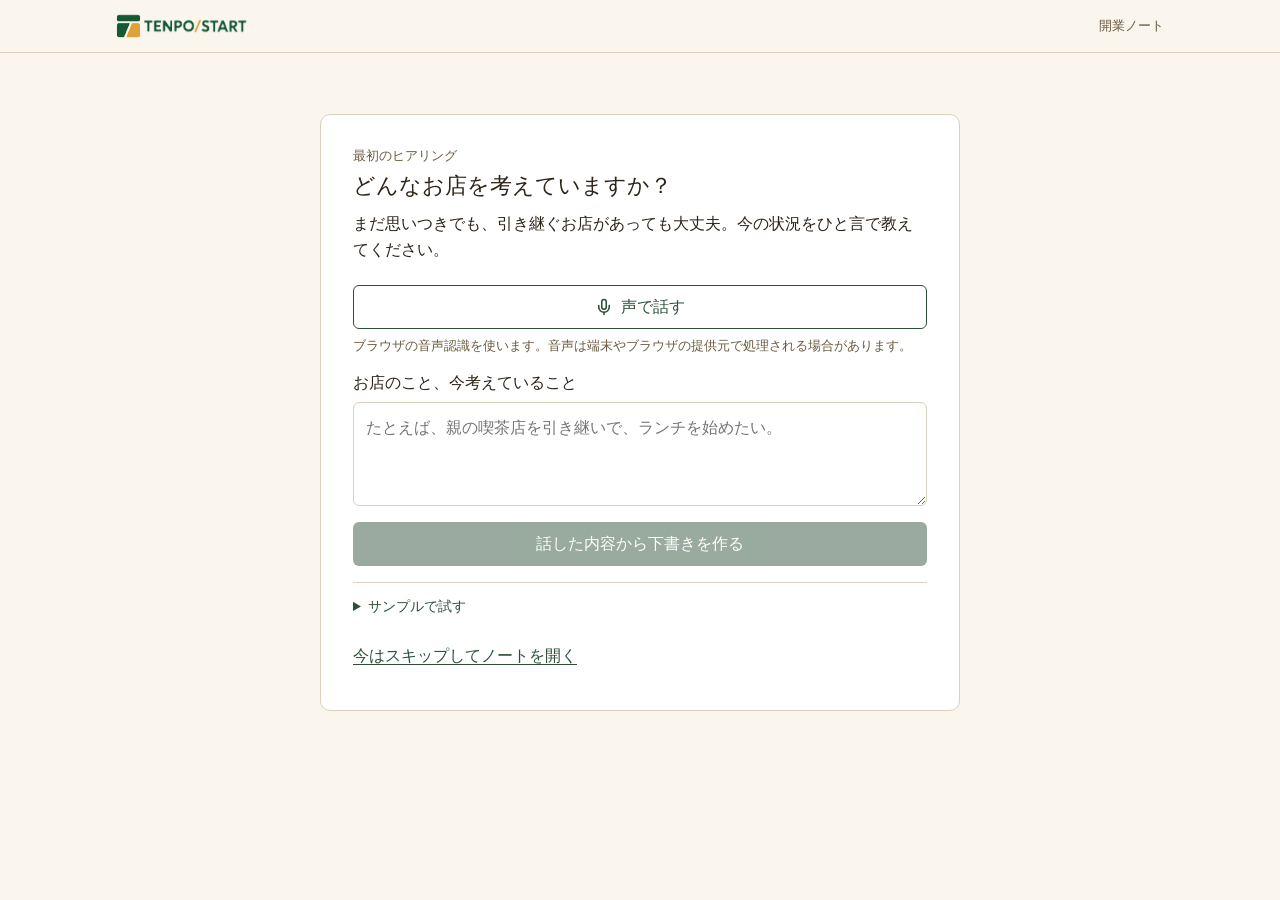
==== commit e710b4a1: "Publish an isolated Japanese voice input trial alongside TENPO/START" ====
--- a/tenpo-start/index.html
+++ b/tenpo-start/index.html
@@ -2,5 +2,5 @@
 <html lang="ja"><head><meta charset="utf-8"><meta name="viewport" content="width=device-width, initial-scale=1, viewport-fit=cover">
 <title>テンポスタート｜開業ノート</title>
 <meta name="description" content="店名が決まる前から、候補物件、メニュー、仕入れ先、資金を自分の順番で記録できます。">
-<meta name="theme-color" content="#234f3c"><link rel="icon" href="./tenpo-start-icon.png"><link rel="stylesheet" href="./demo-4U6VAKVY.css"><script defer src="./demo-GHDPCSAB.js"></script>
+<meta name="theme-color" content="#234f3c"><link rel="icon" href="./tenpo-start-icon.png"><link rel="stylesheet" href="./demo-GH4SNQ3Q.css"><script defer src="./demo-MYL7UJ23.js"></script>
 </head><body><div id="root"></div><noscript>テンポスタートの開業準備デモは、ブラウザでJavaScriptを有効にしてご利用ください。</noscript></body></html>
--- a/tenpo-start/demo-GH4SNQ3Q.css
+++ b/tenpo-start/demo-GH4SNQ3Q.css
@@ -0,0 +1 @@
+:root{--ink:#233d33;--green:#234f3c;--muted:#607064;--paper:#f8f8f4;--line:#d7ddd2;--rust:#99542d;--serif:"Yu Mincho","Hiragino Mincho ProN","Noto Serif CJK JP",Georgia,serif;--sans:"Inter","Hiragino Kaku Gothic ProN","Noto Sans CJK JP","Yu Gothic",system-ui,sans-serif;font-family:var(--sans);color:var(--ink);background:var(--paper);font-size:16px;font-synthesis:none}*{box-sizing:border-box}body{margin:0;line-height:1.55}button,a,input,select,textarea{font:inherit;color:inherit}button,a{touch-action:manipulation}button{background:none;border:0;cursor:pointer}a{color:inherit}button:disabled{opacity:.6;cursor:wait}button:focus-visible,a:focus-visible,input:focus-visible,select:focus-visible,textarea:focus-visible,summary:focus-visible{outline:3px solid #ae723e;outline-offset:3px}.wrap{width:min(1168px,calc(100% - 80px));margin:auto}.mast{background:var(--green);color:#f9f9ef}.mastInner{display:flex;align-items:center;justify-content:space-between;height:75px}.brand{display:inline-flex;align-items:center;text-decoration:none;font-family:Arial,sans-serif;font-size:25px;font-weight:800;letter-spacing:-1.5px;line-height:1}.brandIcon{display:grid;place-items:center;width:38px;height:38px;border:1px solid #bdc9ad;border-radius:10px;margin-right:12px}.brand .slash{color:#d9ad72;padding:0 1px}.brand em{font:italic 24px Georgia,serif;font-weight:400;letter-spacing:-1px;color:#e3cfac;margin-left:12px}.settings{display:inline-flex;align-items:center;gap:8px;border:1px solid #ffffff50;border-radius:30px;color:#fff;padding:8px 15px;font-size:14px}.settings:hover{background:#ffffff19}.tabbar{background:#fff;border-bottom:1px solid var(--line)}.tabs{display:flex;gap:28px;height:56px;align-items:stretch}.tabs button{display:flex;align-items:center;justify-content:center;gap:8px;font-size:14px;font-weight:650;border-bottom:3px solid transparent;color:#697068;padding:3px 6px 0}.tabs button.selected{color:var(--green);border-color:var(--green)}.main{padding-top:30px;padding-bottom:75px}.cover{display:grid;grid-template-columns:1.02fr 1fr;position:relative;isolation:isolate;overflow:hidden;min-height:270px;border:1px solid #dcd4bf;border-radius:13px;background:#f6efdf;box-shadow:0 3px 0 -1px #fff,0 4px 0 -1px #dcd4bf}.cover:before{content:"";position:absolute;inset:0 auto 0 0;width:7px;background:#b06a3d}.coverCopy{z-index:1;padding:34px 0 31px 43px;align-self:center}.dateLine{display:flex;align-items:center;gap:8px;margin:0 0 14px;line-height:1.3;font-size:14px;font-weight:650;color:#6c603e}.hair{display:block;background:#ae9272;width:58px;height:1px;margin-left:5px}h1,h2,h3,p{margin:0}.cover h1,.pageTop h1{font-family:var(--serif);font-size:clamp(33px,4.05vw,58px);letter-spacing:-.065em;line-height:1.24;font-weight:650;color:#213e2f}.cover h1 span{white-space:nowrap}.coverSub{margin:12px 0 23px;font-size:16px;color:#514f3e;line-height:1.6}.coverArt{position:relative;align-self:stretch;overflow:hidden;mix-blend-mode:multiply}.coverArt:after{content:"";position:absolute;inset:0;background:linear-gradient(90deg,#f6efdf,transparent 13%)}.coverArt img{position:absolute;height:100%;width:100%;object-fit:contain;object-position:55% 50%;mix-blend-mode:multiply;transform:scale(1.025)}.btn{display:inline-flex;align-items:center;justify-content:center;gap:8px;padding:10px 17px;border:1px solid transparent;border-radius:7px;font-size:14px;font-weight:650;text-decoration:none;min-height:42px}.btn svg{width:17px;height:17px}.primary{background:var(--green);color:#fff}.primary:hover{background:#173929}.ghost{border-color:#b9c5b7;background:#fff}.ghost:hover,.textbtn:hover{background:#eff3eb}.summary{display:grid;grid-template-columns:1fr 1.2fr .8fr;align-items:center;padding:15px 0;margin:18px 0 25px;border:1px solid var(--line);border-radius:10px;background:#fff}.summary>div{display:flex;align-items:center;gap:9px;padding:3px 23px;min-height:32px;border-right:1px solid var(--line)}.summary>div:last-child{border:0}.summary svg{width:17px;min-width:17px;color:#64745e}.summary span{font-size:14px;color:#526054}.summary strong,.summary button{font-size:17px;font-weight:700;white-space:nowrap}.summary button{text-decoration:underline;text-decoration-color:#b2bbab;text-underline-offset:4px;padding:2px}.summary small{font-size:13px;font-weight:500}.progress{width:62px;height:5px;background:#e8ede2;border-radius:8px;overflow:hidden;margin-left:5px}.progress i{display:block;height:100%;background:#437453}.homeGrid{display:grid;grid-template-columns:minmax(0,1.75fr) minmax(260px,1fr);gap:22px;align-items:start}.panel,.road{background:#fff;border:1px solid var(--line);border-radius:12px;padding:23px 24px;margin-bottom:20px}.road{background:#eff2e9;border-color:#d5ddcd}.sectionHead{display:flex;align-items:center;justify-content:space-between;gap:12px}.sectionHead h2{font:650 clamp(20px,1.8vw,25px)/1.4 var(--serif);display:flex;align-items:center;gap:10px;letter-spacing:-.035em}.sectionHead h2 svg{color:#42694c;flex-shrink:0}.sectionDesc,.hint,.formHint{font-size:14px;color:var(--muted);line-height:1.7}.sectionDesc{margin:6px 0 12px}.hint{margin:10px 0 16px}.textbtn{color:#315e43;font-weight:650;font-size:14px;text-decoration:underline;text-underline-offset:4px;padding:5px 2px;text-align:left}.taskRow,.entryRow{width:100%;display:flex;align-items:center;gap:13px;border-top:1px solid #e3e7de;padding:16px 0;text-align:left}.taskRow:hover,.entryRow:hover{background:#f6f7f2}.taskIcon{width:40px;height:40px;flex:0 0 40px;display:grid;place-items:center;background:#edf2e8;color:#42613d;border-radius:10px}.phase1{background:#f6eee1;color:#94643f}.phase2{background:#f3e6de;color:#935135}.phase3{background:#e8eeef;color:#476474}.phase4{background:#f2ecd9;color:#756238}.rowcopy,.entryRow>span:nth-child(2){flex:1;min-width:0;display:flex;flex-direction:column}.rowcopy small,.entryRow small{font-size:12px;color:var(--muted);letter-spacing:.02em}.rowcopy strong,.entryRow strong{font-size:16px;line-height:1.55;overflow-wrap:anywhere}.taskDesc{font-size:13px;color:#657062;margin-top:3px}.state,.tag{display:inline-block;white-space:nowrap;background:#f2f3ef;border:1px solid #e1e5dc;color:#596358;border-radius:5px;padding:2px 7px;font-size:12px}.state1{color:#386140;background:#e8f1e6}.state2{color:#865121;background:#fcf0d7}.state3{color:#366044;background:#e6efe7}.chev{color:#808c7d;flex-shrink:0}.rail{display:flex;flex-direction:column;margin-top:17px}.rail button{position:relative;display:flex;align-items:center;gap:11px;text-align:left;padding:8px 0;font-size:15px}.rail button:before{content:"";width:1px;height:100%;position:absolute;left:13px;top:50%;background:#c3cfba}.rail button:last-child:before{display:none}.rail i{width:27px;height:27px;display:grid;place-items:center;border:1px solid #bac8b6;border-radius:50%;font:italic 15px Georgia;background:#eff2e9;z-index:1}.rail .active i{background:#3d6549;color:#fff;border-color:#3d6549}.rail span{flex:1;font-weight:550}.rail small{font-size:13px;color:#60715d}.rail button:hover span{text-decoration:underline}.pageTop{display:flex;align-items:center;justify-content:space-between;gap:12px;margin:9px 0 28px}.pageTop h1{font-size:clamp(30px,3vw,43px);margin-top:8px}.crumb{font-size:13px;color:var(--muted)}.filters,.values,.seg,.connection{display:flex;align-items:center;gap:10px;flex-wrap:wrap}.filters label{display:flex;align-items:center;border:1px solid var(--line);background:#fff;border-radius:6px;padding:0 10px;gap:7px}.filters input{border:0;outline:0;background:transparent;height:41px;width:170px}select{appearance:none;background:#fff url("data:image/svg+xml,%3Csvg xmlns='http://www.w3.org/2000/svg' width='16' height='16' fill='none' stroke='%23566852' stroke-width='1.5'%3E%3Cpath d='m4 6 4 4 4-4'/%3E%3C/svg%3E") no-repeat right 10px center;padding:9px 33px 9px 10px;border:1px solid #bdc9b9;border-radius:6px}.group .sectionHead{margin-bottom:15px}.group .taskRow{padding:12px 0}.empty{padding:34px 12px;text-align:center;display:grid;justify-items:center;gap:9px;color:#62735f}.empty b{color:var(--ink);font-size:17px}.empty p{font-size:15px;max-width:620px}.empty .btn{margin-top:7px}.entryRow{margin-top:8px}.entryRow>svg:first-child{color:#657e5f;flex:0 0 20px}.entryRow p{color:#677366;font-size:14px;white-space:nowrap;overflow:hidden;text-overflow:ellipsis}.values{gap:26px;padding-top:16px}.values div{display:grid;gap:5px}.values small{color:var(--muted)}.compareScroll{overflow-x:auto}table{width:100%;border-collapse:collapse;margin:18px 0}th,td{padding:10px;text-align:left;font-size:14px;border-bottom:1px solid var(--line);white-space:nowrap}th{background:#eef2eb}details{font-size:14px;color:var(--muted);margin:15px 0 0}summary{cursor:pointer}details p{margin-top:8px}.seg{display:inline-flex;border:1px solid var(--line);border-radius:7px;overflow:hidden;gap:0;margin:7px 0}.seg button{padding:7px 14px;font-size:14px}.seg [aria-pressed=true]{color:#fff;background:var(--green)}.handoff{display:flex;justify-content:space-between;gap:15px;align-items:baseline;border-top:1px solid var(--line);padding:14px 0}.handoff span{white-space:pre-wrap;overflow-wrap:anywhere}.export{margin:10px 0}.sheet{border:1px solid #c5cfbf;border-radius:14px;color:var(--ink);width:min(520px,94vw);max-height:90dvh;padding:0;background:#fbfcf8;box-shadow:0 22px 65px #18322235}.sheet::backdrop{background:#11221973}.sheet form{display:flex;flex-direction:column;max-height:88dvh}.sheetHead,.sheetFoot{background:#f1f3ec;display:flex;align-items:center;justify-content:space-between;padding:17px 21px;gap:12px;flex:none}.sheetHead{border-bottom:1px solid var(--line)}.sheetHead small{color:#62705e;font-size:13px}.sheetHead h2{font:650 22px/1.4 var(--serif)}.iconbtn{height:38px;width:38px;display:grid;place-items:center;border-radius:50%}.iconbtn:hover{background:#e5eae0}.sheetBody{overflow:auto;padding:18px 22px}.intro{font-size:15px;margin:0 0 12px;color:#4b5a4b}.sheetFoot{border-top:1px solid var(--line);justify-content:flex-end}.field{display:block;margin-bottom:15px}.field>span{display:block;font-size:14px;font-weight:650;margin:0 0 5px}.field input,.field select,.field textarea{width:100%;border:1px solid #bdc9b9;border-radius:6px;color:var(--ink);background-color:#fff;padding:10px 11px;min-height:43px}.field select{padding-right:38px}.field textarea{resize:vertical}.related{display:grid;gap:7px;padding:12px;background:#f0f3eb;font-size:14px;border-radius:7px}.related div,.attachment{display:flex;align-items:center;gap:7px}.filefield{display:flex;align-items:center;gap:7px;flex-wrap:wrap;padding:13px;border:1px dashed #b3c1ab;border-radius:7px;font-size:14px}.filefield input{width:100%}.error,.connection,.demo{background:#fff1dc;color:#754419;border:1px solid #ebcc9c;padding:12px 16px;border-radius:8px;margin:0 0 16px}.error{margin:12px 0 0}.connection div{flex:1;min-width:210px}.connection p,.demo{font-size:14px}.toast:not(:empty){position:fixed;bottom:25px;left:50%;transform:translate(-50%);z-index:5;background:#223e31;color:#fff;border-radius:8px;font-size:14px;padding:10px 19px;box-shadow:0 4px 16px #0002;text-align:center}@media(max-width:950px){.wrap{width:calc(100% - 40px)}.summary>div{padding:3px 12px}.summary .progress{display:none}.homeGrid{grid-template-columns:minmax(0,1.55fr) minmax(230px,1fr);gap:14px}.panel,.road{padding:18px}.taskDesc{display:none}}@media(max-width:720px){.wrap{width:calc(100% - 28px)}.mastInner{height:58px}.brand{font-size:21px}.brandIcon{width:31px;height:31px;margin-right:8px}.brandIcon svg{width:19px}.brand em{font-size:20px;margin-left:9px}.settings{font-size:13px;padding:6px 10px}.tabs{width:100%;height:53px;justify-content:space-around;gap:0}.tabs button{flex:1;gap:2px;flex-direction:column;font-size:12px;padding:4px 0 1px}.tabs svg{height:16px}.main{padding-top:15px}.cover{grid-template-columns:1.15fr .85fr;min-height:205px}.coverCopy{padding:23px 0 22px 19px}.cover h1{font-size:clamp(29px,6.4vw,38px);letter-spacing:-.065em}.cover h1 span{display:block}.coverSub{font-size:13px;margin:8px 0 14px}.coverArt img{height:100%;width:119%;object-fit:contain;left:-9%}.dateLine{font-size:12px;margin-bottom:9px}.dateLine svg{width:14px}.hair{width:19px}.btn{padding:8px 12px}.cover .btn{font-size:13px;min-height:37px}.summary{margin:12px 0 15px;padding:10px 0;grid-template-columns:1.2fr 1.1fr .78fr}.summary>div{display:flex;flex-direction:column;align-items:flex-start;padding:0 11px;gap:1px}.summary svg{display:none}.summary span{font-size:12px}.summary button,.summary strong{font-size:14px;min-height:22px;padding:0}.summary small{font-size:11px}.homeGrid{display:block}.panel,.road{padding:17px 15px;margin-bottom:14px}.sectionHead h2{font-size:20px;gap:7px}.sectionHead h2 svg{width:19px}.taskRow{padding:13px 0;gap:9px}.taskIcon{width:33px;height:33px;flex-basis:33px;border-radius:8px}.taskIcon svg{width:18px}.rowcopy strong{font-size:15px}.taskRow .chev{display:none}.sectionDesc{font-size:13px}.pageTop{margin:5px 0 18px}.pageTop h1{font-size:30px}.filters{gap:6px}.filters select{font-size:14px}.filters label,.filters input{width:100%}.entryRow{gap:8px}.sheet{width:100%;max-width:none;max-height:92dvh;border-radius:15px 15px 0 0;margin:auto 0 0}.sheet form{max-height:91dvh}.sheetFoot{padding-bottom:max(14px,env(safe-area-inset-bottom))}.sheetBody{padding:15px}.connection .btn{font-size:13px}.values{gap:15px}.state,.tag{font-size:11px}.handoff{display:grid;gap:4px}.pageTop .btn{font-size:13px}.toast:not(:empty){width:max-content;max-width:90%}}@media(max-width:365px){.settings span{display:none}.summary>div{padding:0 6px}.coverCopy{padding-left:14px}.cover h1{font-size:27px}}.source{font-size:14px;color:#365c45;margin-bottom:13px}.toolShortcut{margin:0 0 14px}.coverModel{align-self:center;justify-self:stretch;margin:23px 30px;padding:24px 26px;border-left:2px solid #a57649;background:#f8f5e9}.coverModel small,.forecastRow small{display:block;font-size:14px;color:var(--muted)}.coverModel strong{display:block;font:650 clamp(21px,2.5vw,32px)/1.5 var(--serif);margin:5px 0 12px}.industryChecks{border:1px solid var(--line);border-radius:8px;margin:0 0 16px;padding:9px 12px 12px}.industryChecks legend{font-weight:650;font-size:14px;padding:0 4px}.industryChecks>div,.selectedKinds{display:flex;flex-wrap:wrap;gap:8px}.industryChecks label{display:inline-flex;gap:7px;align-items:center;padding:5px 9px;background:#eef2e8;border-radius:5px;font-size:14px}.industryChecks input{accent-color:var(--green)}.selectedKinds{margin:14px 0 0;align-items:center;font-size:14px}.selectedKinds b{color:#456944;border:1px solid #c8d4bf;padding:2px 8px;border-radius:5px}.forecastRow{display:flex;justify-content:space-between;align-items:center;gap:16px;border-top:1px solid var(--line);padding:16px 0}.forecastRow strong{display:block;margin:3px 0}.forecastRow p{max-width:45em;color:var(--muted);font-size:14px}.forecastAmount{display:flex;flex-direction:column;align-items:flex-end;gap:5px;white-space:nowrap}.combined{padding:13px;background:#edf3e8;border-radius:7px;display:flex;flex-wrap:wrap;align-items:center;gap:8px 16px;margin-top:10px}.combined small{width:100%;color:var(--muted)}@media(max-width:720px){.cover:has(.coverModel){display:block}.coverModel{margin:0 17px 16px;padding:8px 12px}.coverModel strong{font-size:17px;display:inline;margin:0 6px 0 0}.cover:has(.coverModel) h1 span{display:inline}.forecastRow{align-items:flex-start}.forecastRow p,.forecastAmount .btn{font-size:13px}}.app .main,.with-dock{padding-bottom:calc(92px + env(safe-area-inset-bottom,0px))}.app .homeGrid{display:block}.stage-dock{position:fixed;z-index:12;inset:auto 0 0;background:#fffefb;border-top:1px solid #cdd8cc;box-shadow:0 -3px 16px #1e3b2610;padding:3px max(4px,env(safe-area-inset-right)) max(4px,env(safe-area-inset-bottom)) max(4px,env(safe-area-inset-left))}.stage-dock>div{max-width:760px;margin:auto;display:flex;align-items:stretch}.stage-dock button{min-width:0;flex:1;display:flex;align-items:center;justify-content:center;gap:4px;flex-direction:column;min-height:54px;padding:4px 0;border-radius:7px;background:transparent;color:#476054;line-height:1.2}.stage-dock button span{font-size:clamp(12px,3.2vw,14px);font-weight:650;white-space:nowrap;letter-spacing:0}.stage-dock button[aria-current],.stage-dock button.has-current,.dock-more [aria-current]{background:#e6f0e5;color:#174229}.stage-dock button:hover,.dock-more button:hover{background:#eef3ed}.dock-more{padding:0;margin:auto auto max(75px,12vh);border:1px solid #ccd5ca;border-radius:13px;color:#244433;width:min(395px,calc(100vw - 32px));background:#fff}.dock-more::backdrop{background:#14281c60}.dock-more>div{padding:15px}.dock-more header{display:flex;justify-content:space-between;align-items:center;border-bottom:1px solid #dce4da;padding-bottom:8px}.dock-more h2{font-size:18px}.dock-more button{padding:12px;display:flex;align-items:center;gap:12px;min-height:44px;text-align:left}.dock-more>div>button{width:100%}.app .toast:not(:empty){bottom:calc(75px + env(safe-area-inset-bottom,0px));z-index:14}.app :is(p,h1,h2,h3,summary),.opening :is(p,h1,h2,h3,summary),.rowcopy,.listing-panel{line-break:strict;word-break:normal;overflow-wrap:break-word}.app h1,.opening h1,.opening h2,.app h2,.rowcopy strong{text-wrap:balance}.app p,.opening p{text-wrap:pretty}.phrase{display:inline-block;max-width:100%}.op-feature:has(img[src="/listing-sample.png"])>img{object-fit:contain;aspect-ratio:1.5;background:#f7f3e9;padding:12px;border:1px solid #e0d8c4}.app .sectionHead{flex-wrap:wrap}.app .sectionHead .textbtn,.app .pageTop>.btn,.op-steps span,.settings span,.state{white-space:nowrap}.app .coverCopy>.textbtn{display:block;width:fit-content;margin-top:12px}.app .compareScroll th,.app .compareScroll td{white-space:nowrap}.listing-panel{color:#243d30;background:#fffefa;border:1px solid #cfd9cc;border-radius:12px;padding:clamp(16px,3.5vw,34px);margin:18px 0;line-height:1.75}.listing-head{display:flex;align-items:flex-start;gap:12px}.listing-head>svg{color:#597a5e;flex:none;margin-top:5px}.listing-head h2,.listing-section h3{font-family:var(--serif);color:#21442f;margin:0 0 6px;line-height:1.45}.listing-head h2{font-size:clamp(21px,3.2vw,32px)}.listing-section h3{font-size:clamp(20px,2.3vw,25px)}.listing-actions,.listing-links{display:flex;align-items:center;flex-wrap:wrap;gap:9px 15px;margin:16px 0 6px}.listing-links button{color:#32623e;text-decoration:underline;text-underline-offset:3px;font-size:.9rem;min-height:36px}.listing-panel button:disabled{opacity:.5;cursor:default}.listing-section,.listing-original,.listing-kpis{border-top:1px solid #d4dfd1;margin-top:22px;padding-top:19px}.listing-fields{display:grid;grid-template-columns:repeat(auto-fit,minmax(min(190px,100%),1fr));gap:10px 16px;margin:16px 0}.listing-input{display:flex;flex-direction:column;justify-content:flex-end;min-width:0;gap:4px;font-size:.88rem;font-weight:650}.listing-input input{display:block;width:100%;min-width:0;appearance:none;background:#fff;border:1px solid #abbba9;border-radius:5px;color:#1e372a;font-size:16px;font-weight:450;padding:8px 10px;min-height:43px}.listing-panel details{margin-bottom:13px}.listing-panel summary{cursor:pointer;color:#365a40;font-size:.94rem}.listing-panel pre{white-space:pre-wrap;overflow-wrap:anywhere;max-height:15em;overflow:auto;background:#f3f5ef;padding:12px}.listing-original img{max-width:100%;max-height:580px;object-fit:contain;margin-top:10px}.listing-kpis{display:grid;grid-template-columns:repeat(auto-fit,minmax(min(155px,100%),1fr));gap:12px}.listing-kpis>div{border-left:3px solid #769373;padding:5px 10px}.listing-kpis small,.listing-kpis strong{display:block}.listing-kpis strong{font-size:1.15rem;color:#244a30;font-variant-numeric:tabular-nums}.listing-kpis strong span{font-size:.8rem}.listing-conclusion,.listing-notice{padding:12px 15px;background:#edf4ea;border-radius:6px;margin:14px 0}.listing-conclusion strong{color:#184b2c;margin:0 .15em}.listing-section ul{list-style:disc;padding-left:1.4em}.listing-section li+li{margin-top:6px}@media(max-width:680px){.app .cover{display:block;min-height:0}.app .coverCopy{padding:22px 19px}.app .coverArt{display:none}.app .cover h1 span{display:inline-block}.app .notebook-stage{align-items:flex-start;gap:6px}.app .pageTop{flex-wrap:wrap;gap:8px}.app .summary>div{min-width:0}.opening .op-hero h1{font-size:clamp(33px,9vw,54px);line-height:1.28}.opening .op-inner h1{font-size:clamp(25px,6.8vw,34px)}.op-task-list label>span,.rowcopy{min-width:0}.opening .op-choices button,.opening .op-sectors button{gap:7px;min-width:0}.opening .op-sectors button{padding-inline:11px}.listing-actions button{padding:9px 12px;font-size:.94rem;white-space:nowrap}}.comparison-source{display:block;color:#58685b;font-size:.78rem}@supports (word-break:auto-phrase){:is(.app,.opening) :is(h1,h2,h3,p,.taskDesc,.op-task-list small,.rowcopy strong){word-break:auto-phrase;overflow-wrap:anywhere}}.shop-header{position:sticky;top:0;z-index:11;padding-top:env(safe-area-inset-top);background:var(--bg);color:var(--ink);border-bottom:1px solid var(--border)}.shop-header>div{width:min(100%,1080px);margin:auto;min-height:52px;display:flex;align-items:center;justify-content:space-between;gap:12px;padding-inline:max(16px,env(safe-area-inset-left)) max(16px,env(safe-area-inset-right))}.shop-brand{display:inline-flex;align-items:center;min-height:44px;flex:none}.shop-brand-art{display:block;width:auto;height:24px;flex:none}.shop-header-end{min-width:0;display:flex;align-items:center;gap:8px;font:600 .8125rem/1.3 var(--font-sans);color:var(--ink-2)}.shop-header-end a{display:inline-flex;align-items:center;color:var(--primary);min-height:44px}:is(.od,.ts-service,.app) svg:not([fill=currentColor]){stroke-width:2.1}:is(.od,.app) .stage-dock button{position:relative}:is(.od,.app) .stage-dock button[aria-current=page]{box-shadow:none;background:transparent;color:var(--primary)}:is(.od,.app) .stage-dock button[aria-current=page]:after{content:"";position:absolute;bottom:3px;left:calc(50% - 1.5px);width:3px;height:3px;border-radius:50%;background:#c9a24a;box-shadow:-5px 0 #c9a24a,5px 0 #c9a24a}.app{--green:var(--primary);--muted:var(--ink-2);--paper:var(--bg);--line:var(--border);--serif:var(--font-sans);--sans:var(--font-sans);font-family:var(--font-sans);background:var(--bg);color:var(--ink);min-height:100svh}.app :is(.j-homehead,.pageTop,.op-inner,.op-hero,.cover) h1{font:700 1.375rem/1.875rem var(--font-sans);letter-spacing:normal}.app :is(.sectionHead,.j-block,.j-verdict,.op-inner,.sheet,.listing-head,.listing-section) :is(h2,h3){font:700 1.0625rem/1.5rem var(--font-sans);letter-spacing:normal}.app :is(.panel,.j-block,.j-verdict,.listing-panel,.sheet,.op-feature){border:1px solid var(--border);border-radius:var(--radius-md);background:var(--surface);color:var(--ink);padding:var(--space-4)}.app .j-verdict{border-top:3px solid var(--primary)}.app .j-verdict :is(p,h2){color:var(--ink)}.app :is(.op-button,.btn.primary){background:var(--primary);color:var(--on-primary);min-height:var(--tap);border-radius:var(--radius-sm)}.app .stage-dock button[aria-current=page]{padding-bottom:9px}.od{background:var(--bg);color:var(--ink);min-height:100svh;font:400 1rem/1.625 var(--font-sans);font-variant-numeric:tabular-nums}.od *,.od *:before,.od *:after{box-sizing:border-box;min-width:0}.od :is(h1,h2,h3,p,dl,dd){margin:0}.od :is(h1,h2,h3,p,dt,dd,b,small,.od-record){overflow-wrap:anywhere}.od :is(button,input,textarea,select){font:inherit}.od :is(button,a,summary,select){touch-action:manipulation}.od :is(button,a,select,input:not([type=checkbox]),summary){min-height:var(--tap)}.od :is(button,a,input,select,textarea,summary):focus-visible{outline:2px solid var(--focus);outline-offset:2px}.od-header{position:sticky;z-index:10;top:0;background:var(--primary);color:var(--on-primary);padding-top:env(safe-area-inset-top)}.od-header>div,.od-body{width:100%;max-width:640px;margin-inline:auto;padding-inline:max(var(--space-4),env(safe-area-inset-left)) max(var(--space-4),env(safe-area-inset-right))}.od-header>div{min-height:56px;display:flex;align-items:center;justify-content:space-between;gap:var(--space-3)}.od-brand,.od-switch,.od-crumb,.od-controls,.od-hero p,.od-action-head span,.od-inspection,.od-link,.od-primary,.od-outline,.od-foot a{display:flex;align-items:center;gap:var(--space-2)}.od-brand{text-decoration:none;color:var(--on-primary);gap:var(--space-3)}.od-logo{width:26px;height:24px;overflow:hidden;background:var(--bg);border-radius:var(--radius-sm);flex:none}.od-logo img{height:24px;width:auto;max-width:none;display:block}.od-head-copy{display:grid;line-height:1.15}.od-head-copy b{font:750 1.375rem/1.15 var(--font-sans);letter-spacing:-.045em}.od-brand i{color:#e7bd70;font-style:normal}.od-head-copy small{font-size:.8125rem;text-overflow:ellipsis;white-space:nowrap;overflow:hidden;margin-top:2px}.od-switch{flex:none;font-size:.8125rem;position:relative}.od-switch>span{display:none}.od-switch select{background:transparent;color:var(--on-primary);padding:4px 26px 4px 10px;border:1px solid currentColor;border-radius:var(--radius-sm);appearance:none}.od-switch svg{position:absolute;right:7px;pointer-events:none}.od-switch option,.od-field input,.od-check-line select,.od-field textarea,.od-price input{background:var(--surface);color:var(--ink)}.od-body{padding-top:var(--space-4);padding-bottom:calc(80px + env(safe-area-inset-bottom))}.od-hero,.od-rail,.od-paper,.od-summary,.od-action,.od-finding{border:1px solid var(--border);border-radius:var(--radius-md);background:var(--surface);padding:var(--space-4)}.od-hero{display:flex;align-items:center;justify-content:space-between;gap:var(--space-2);overflow:hidden;padding-block:0}.od-hero>div:first-child{padding-block:var(--space-3)}.od-hero img{width:32%;max-height:104px;object-fit:cover;object-position:50% 53%;align-self:stretch}.od-shop-icon svg{width:48px;height:48px;color:var(--primary)}.od h1,.od-action h2{font:700 1.375rem/1.875rem var(--font-sans)}.od h2,.od h3{font:700 1.0625rem/1.5rem var(--font-sans)}.od-overline,.od-hero p,.od-hint,.od-title p,.od-finding p,.od-action>p,.od-rail-head>span,.od-section-head>span,.od-field,.od-action-head small,.od-feedback,.od-foot,.od-crumb,.od-check-line select{font-size:.8125rem;line-height:1.125rem;color:var(--ink-2)}.od-hero p{margin-top:var(--space-1)}.od-rail{margin:var(--space-3) 0}.od-rail-head,.od-section-head,.od-action-head,.od-pagehead,.od-foot{display:flex;justify-content:space-between;align-items:center;gap:var(--space-2)}.od-stops{display:grid;grid-template-columns:repeat(5,minmax(0,1fr));margin-top:var(--space-2)}.od-stops button{position:relative;display:grid;justify-items:center;align-content:start;gap:4px;color:var(--ink-2);font-size:.8125rem;padding:0}.od-stops button:not(:last-child):after{content:"";position:absolute;top:11px;height:2px;left:calc(50% + 12px);width:calc(100% - 24px);background:var(--border)}.od-stops button.past:after{background:var(--primary)}.od-dot{display:grid;place-items:center;border-radius:50%;border:1px solid var(--border);background:var(--surface);width:24px;height:24px;font-size:.8125rem}.od-stops .past .od-dot{background:var(--primary-soft);color:var(--primary)}.od-stops [aria-current]{font-weight:700;color:var(--primary)}.od-stops [aria-current] .od-dot{background:var(--primary);color:var(--on-primary);border-color:var(--primary)}.od-columns,.od-candidates,.od-fields{display:grid;grid-template-columns:minmax(0,1fr);gap:var(--space-3)}.od-action{border-top:3px solid var(--primary)}.od-action-head span,.od-inspection{color:var(--primary);font-weight:600}.od-action h2{margin:var(--space-3) 0 var(--space-1)}.od-primary,.od-outline{justify-content:center;font-weight:600!important;border-radius:var(--radius-sm);padding:var(--space-2) var(--space-4)}.od-primary{margin-top:var(--space-4);color:var(--on-primary);background:var(--primary)}.od-outline{width:100%;border:1px solid var(--primary);color:var(--primary);background:var(--surface)}.od-outline[aria-pressed=true]{background:var(--primary-soft)}.od .opening-support{font-size:.875rem;margin-top:var(--space-2);color:var(--ink-2)}.od .opening-support summary{align-content:center}.od-summary button{display:grid;grid-template-columns:20px minmax(0,1fr) 16px;align-items:center;text-align:left;min-height:56px;width:100%;gap:var(--space-3);padding:var(--space-2) 0;border-bottom:1px solid var(--border)}.od-summary button:last-child{border:0}.od-summary button>svg:first-child,.od-finding>svg{width:20px;height:20px;color:var(--ink-2);flex:none}.od-summary button>svg:last-child{width:16px}.od-summary small,.od-summary b{display:block}.od-summary small,.od-list-stats dt{font:400 .8125rem/1.125rem var(--font-sans);color:var(--ink-2)}.od .stage-dock{background:var(--surface);border-top:1px solid var(--border);box-shadow:none;padding:0 max(0px,env(safe-area-inset-right)) env(safe-area-inset-bottom) max(0px,env(safe-area-inset-left))}.od .stage-dock>div{max-width:640px;display:grid;grid-template-columns:repeat(5,minmax(0,1fr))}.od .stage-dock button{min-height:58px;gap:2px;padding:4px 0 8px;border-radius:0;color:var(--ink-2);background:transparent}.od .stage-dock button>svg{width:var(--icon-size);height:var(--icon-size);stroke-width:2}.od .stage-dock button>span{font-size:.75rem;line-height:1rem;font-weight:400}.od .stage-dock button[aria-current=page]{color:var(--primary);box-shadow:none}.od .stage-dock button[aria-current=page]>span{font-weight:700}.od-crumb button,.od-link,.od-foot a{color:var(--primary);padding:0;text-underline-offset:3px;text-decoration:underline}.od-title,.od-pagehead{margin:0 0 var(--space-4)}.od-pagehead .od-title,.od-pagehead .od-primary{margin:0}.od-finding{display:flex;align-items:center;gap:var(--space-3);background:var(--primary-soft);margin-bottom:var(--space-4)}.od-finding h2{font:700 2.5rem/2.75rem var(--font-num)}.od-finding small{font-size:.8125rem}.od-candidate.picked{border-color:var(--primary)}.od-candidate h2,.od-cash-result{margin-block:var(--space-2)}.od-list-stats{margin-block:var(--space-2)!important}.od-list-stats>div,.od-check-line,.od-cash-result{display:flex;justify-content:space-between;align-items:center;gap:var(--space-2);padding-block:var(--space-2);border-bottom:1px solid var(--border)}.od-list-stats dd{text-align:right;font-weight:650}.od-inspection{font-size:.875rem;margin:var(--space-3) 0!important;align-items:flex-start}.od-inspection svg{flex:none}.od-record{white-space:pre-wrap;background:var(--surface-2);border-radius:var(--radius-sm);padding:var(--space-2);margin-block:var(--space-2)!important}.od-field{display:grid;gap:var(--space-1)}.od-fields{margin-block:var(--space-3)}.od-field input,.od-field textarea,.od-price input,.od-check-line select{border:1px solid var(--border);border-radius:var(--radius-sm);padding:var(--space-2);width:100%;font-size:1rem}.od-field input[type=number],.od-price input{text-align:right}.od-field textarea{resize:vertical}.od-check-line{font-size:.875rem;min-height:56px}.od-check-line select{width:auto;flex:none}.od-memo,.od-editor h3,.od-paper+.od-paper{margin-top:var(--space-4)}.od-controls{align-items:baseline;gap:var(--space-4)}.od-short{color:var(--danger)}.od-cash-result{margin-bottom:var(--space-6);background:var(--surface-2);border:0;border-radius:var(--radius-sm);padding-inline:var(--space-3)}.od-task,.od-product,.od-handoff{display:flex;min-height:56px;align-items:center;justify-content:space-between;gap:var(--space-2);padding:var(--space-2) 0;border-bottom:1px solid var(--border)}.od-task label,.od-product>label:first-child{display:flex;min-height:var(--tap);align-items:center;gap:var(--space-2)}.od input[type=checkbox]{width:20px;height:20px;flex:none;accent-color:var(--primary)}.od-task label:has(:checked) span{text-decoration:line-through;color:var(--ink-2)}.od-price{display:flex;align-items:center;gap:var(--space-1)}.od-price input{max-width:7rem}.od-feedback:not(:empty){padding:var(--space-2) 0;color:var(--primary)}.od-feedback:empty{display:none}.od-foot{margin-top:var(--space-4);flex-wrap:wrap}@media(min-width:768px){.od-header>div,.od-body,.od .stage-dock>div{max-width:1080px}.od-columns,.od-fields,.od-candidates{grid-template-columns:repeat(2,minmax(0,1fr));gap:var(--space-4)}.od-editor .od-fields,.od-paper form .od-fields{max-width:100%}}@media(max-width:360px){.od-finding h2{font-size:2rem}.od-pagehead{flex-wrap:wrap}}.od-intro{display:flex;justify-content:space-between;align-items:center;gap:12px;margin:12px 0 22px}.od-intro h1{font-size:1.375rem;line-height:1.875rem;margin-top:4px}.od-location,.od-profile-button,.od-intake h2,.od-buttons,.od-tools,.od-status-label,.od-area-row small{display:flex;align-items:center;gap:8px}.od-profile-button{flex:none;color:var(--primary);font-size:.85rem!important}.od-location,.od-intake>p,.od-recommend>p,.od-reading>p,.od-entry small{color:var(--ink-2);font-size:.88rem}.od-columns{align-items:start}.od-section-head{flex-wrap:wrap}.od-area-row{display:grid;grid-template-columns:20px 1fr auto 15px;align-items:center;gap:12px;width:100%;text-align:left;border-top:1px solid var(--border);padding:13px 0;color:var(--ink)}.od-area-row small{border-radius:5px;background:var(--surface-2);font-size:.75rem;padding:1px 7px}.od-area-row small[data-state=\6c7a\5b9a\6e08\307f]{color:var(--primary);background:var(--primary-soft)}.od-progress .od-hint{margin:4px 0 14px}.od-recommend{border-top:3px solid var(--primary)}.od-recommend h2,.od-reading h3{margin:7px 0}.od-status-row,.od-entry{display:flex;align-items:center;justify-content:space-between;gap:12px;border-bottom:1px solid var(--border);padding:8px 0}.od-status-label{flex-wrap:wrap;justify-content:space-between;flex:1;gap:8px}.od-status-label select,.od-field select,.od-intake textarea{color:var(--ink);background:var(--surface);border:1px solid var(--border);border-radius:6px;padding:7px}.od-candidate-head{margin:24px 0 10px}.od-candidate-head .od-status-label{flex:none;font-size:.85rem}.od-buttons,.od-tools{flex-wrap:wrap}.od-buttons .od-primary,.od-buttons .od-outline{margin-top:8px;width:auto}.od-tools,.od-reading{margin-top:12px}.od-reading{border-top:1px solid var(--border);padding-top:12px}.od-intake textarea{width:100%}.od-reading pre{white-space:pre-wrap;overflow-wrap:anywhere;max-height:200px;overflow:auto}.od-intake summary,.od-foot summary{color:var(--primary);cursor:pointer;padding:8px 0}.od-entry small{display:block;white-space:pre-wrap}.od-settings,.od-intake{max-width:780px}.od-main .od-crumb,.od-crumb{margin-bottom:8px}.od-status-label+.od-finding{margin-top:12px}.od .od-fields input,.od .od-field select,.od .od-field textarea,.od .od-intake textarea{font-size:16px}@media(max-width:380px){.od-intro{align-items:flex-start}.od-status-row{flex-wrap:wrap}}.od-choice{display:grid;width:100%;grid-template-columns:22px 1fr 16px;gap:12px;align-items:center;min-height:64px;text-align:left;border-bottom:1px solid var(--border);padding:10px 0}.od-choice>svg,.od-resource-list svg{color:var(--primary)}.od-choice strong,.od-choice small{display:block}.od-choice strong{font:600 1rem/1.5 var(--font-sans)}.od-choice small{color:var(--ink-2);font-size:.8125rem;line-height:1.45;margin-top:2px}.od-home-side{display:grid;gap:var(--space-4)}.od-home-side .od-paper{margin:0}.od-progress-row{display:flex;justify-content:space-between;align-items:center;gap:8px;width:100%;text-align:left;border-top:1px solid var(--border);padding:8px 0}.od-progress-row small{font:600 .8125rem/1.4 var(--font-sans);color:var(--ink-2)}.od-progress-row [data-state=\6c7a\5b9a\6e08\307f]{color:var(--primary)}.od-compare{width:100%;table-layout:fixed;border-collapse:collapse;font-size:.875rem}.od-compare th,.od-compare td{overflow-wrap:anywhere;padding:9px 4px;text-align:right;border-bottom:1px solid var(--border)}.od-compare th:first-child{text-align:left}.od-compare thead{background:var(--surface-2)}.od-resource-list a{display:flex;align-items:center;justify-content:space-between;gap:8px;color:var(--primary);border-bottom:1px solid var(--border)}.od-fields>label,.od-check-line,.od-status-label{font-size:.875rem;line-height:1.5}.od-main .od-crumb,.od-crumb{min-height:44px}.od-foot summary{font-size:.875rem}.od-body .od-finding h2{font-size:1.5rem;line-height:1.875rem}.od-paper.od-settings,.od-paper.od-intake{max-width:none}@media(min-width:768px){.od-columns{grid-template-columns:minmax(0,1.3fr) minmax(0,1fr)}}.od-interview{max-width:640px;margin:clamp(12px,5vh,48px) auto;padding:clamp(18px,4vw,32px)}.od-interview h1{margin:6px 0 10px}.od-interview h2{margin:20px 0 4px}.od-interview .od-primary{width:100%}.od-interview button:disabled{opacity:.48;cursor:default}.od-interview details{margin:16px 0 4px;border-top:1px solid var(--border)}.od-interview summary{cursor:pointer;padding:12px 0;color:var(--primary)}.od-answer{margin-top:22px}.od-answer label,.od-plan-row>span:first-child{font-weight:600}.od-answer textarea{display:block;width:100%;border:1px solid var(--border);border-radius:var(--radius-sm);margin:6px 0 10px;padding:12px;color:var(--ink);background:var(--surface);font:inherit;resize:vertical}.od-answer small,.od-plan-row small{display:block;color:var(--ink-2);font-size:.8125rem;font-weight:400}.od-answer small{margin-top:6px}.od-interview blockquote{margin:12px 0 16px;padding-left:12px;border-left:3px solid var(--border);white-space:pre-wrap;overflow-wrap:anywhere}.od-plan-row{display:flex;align-items:center;justify-content:space-between;gap:8px;padding:8px 0;border-bottom:1px solid var(--border)}.od-plan-row input{max-width:7rem;width:100%;margin-right:4px;border:1px solid var(--border);border-radius:6px;padding:6px;text-align:right}.od-route{border-left:3px solid var(--primary);padding:10px 14px;background:var(--primary-soft);margin:16px 0}.od-route p{color:var(--ink-2);font-size:.875rem}.od-intake-summary{margin:0 0 16px}.od-intake-summary .od-primary{width:auto}.od-answer .od-speech-label{display:block;margin-top:14px}.od-answer [role=status]:not(:empty){margin-top:8px;color:var(--primary);font-size:.875rem}.opening-support{margin:14px 0 0;color:#385b49;font:inherit;font-size:.94rem;line-height:1.65}.opening-support>summary{width:fit-content;padding:5px 0;cursor:pointer;text-decoration:underline;text-decoration-color:#8ca294;text-underline-offset:4px}.opening-support>summary::marker{color:#67836e;font-size:.85em}.opening-support-body{margin:5px 0 12px;padding:14px 16px;border-left:2px solid #b6c9b8;background:#fbfcf8;color:#38473e;border-radius:0 6px 6px 0}.opening-support .opening-support-body p{margin:0 0 8px}.opening-support .opening-support-free{color:#415b49;font-size:.875rem}.opening-support a{display:inline-block;padding-block:5px;color:#19533b;font-weight:650;text-underline-offset:4px}.opening-support :focus-visible{outline:3px solid #ad7c30;outline-offset:3px}:is(.ts-service,.od,.app){--bg: #faf6ee;--surface: #ffffff;--surface-2: #eee9e1;--ink: #2c2419;--ink-2: #6b5a40;--border: #d9d1bd;--primary: #2c4f39;--primary-text: #2c4f39;--on-primary: #ffffff;--primary-soft: #e1e2d8;--accent: #93332a;--accent-text: #93332a;--on-accent: #ffffff;--accent-soft: #eedfd6;--focus: #2c4f39;--ok: #1b7f4d;--ok-soft: #dbe5d7;--warn: #b45309;--warn-soft: #f0dfce;--danger: #b3261e;--danger-soft: #f0d9d1;--info: #1d4ed8;--info-soft: #dbdeeb;--chart-1: #2a78d6;--chart-2: #eb6834;--chart-3: #1baf7a;--chart-4: #eda100;--chart-5: #e87ba4}:is(.ts-service,.od,.app){--font-sans: -apple-system, BlinkMacSystemFont, "Hiragino Sans", "Noto Sans JP", sans-serif;--font-num: "Hiragino Sans", "Noto Sans JP", -apple-system, BlinkMacSystemFont, sans-serif;--space-1: 4px;--space-2: 8px;--space-3: 12px;--space-4: 16px;--space-6: 24px;--space-8: 32px;--tap: 44px;--radius-sm: 6px;--radius-md: 10px;--radius-lg: 16px;--radius-full: 999px;--shadow-sheet: 0 -2px 12px rgba(0,0,0,.12);--icon-stroke: 2.1px;--icon-size: 22px}.ts-service{--forest:#164b37;--deep:#18382e;--mute:#516259;--gold:#ad7c30;--edge:#d3dcd2;font-family:Inter,Hiragino Kaku Gothic ProN,Yu Gothic,Meiryo,sans-serif;min-height:100svh;background:#fcfcf8;color:var(--deep);font-size:1rem;line-height:1.65;letter-spacing:.012em}.ts-service *{box-sizing:border-box}.ts-service button,.ts-service input,.ts-service select{font:inherit}.ts-service h1,.ts-service h2,.ts-service p{margin:0}.ts-service button,.ts-service a{touch-action:manipulation}.ts-bound{width:min(1120px,calc(100% - 72px));margin:auto}.ts-head{border-bottom:1px solid var(--edge);background:#fffefa}.ts-head>.ts-bound{height:76px;display:flex;align-items:center;justify-content:space-between;gap:16px}.ts-head>.ts-bound>span,.ts-head a.ts-legacy{color:var(--mute);font-size:.875rem}.ts-legacy{text-underline-offset:4px}.ts-brand{display:inline-flex;gap:9px;align-items:center;font-family:Arial,sans-serif;font-weight:850;line-height:1;letter-spacing:-.055em;font-size:1.45rem;text-decoration:none;color:var(--forest)}.ts-brand i{color:var(--gold);font-style:normal}.ts-mark{display:inline-block;width:28px;height:26px;overflow:hidden}.ts-mark img{display:block;height:26px;width:auto;max-width:none}.ts-main{padding:clamp(24px,4.5vw,66px) 0 70px;outline:none!important}.ts-layout{display:grid;grid-template-columns:minmax(0,1.12fr) minmax(0,.88fr);gap:clamp(35px,7vw,100px);align-items:start}.ts-content{min-width:0}.ts-aside{background:#f6efdf;border:1px solid #e3d7bd;border-radius:18px;overflow:hidden;margin-top:2px}.ts-art{width:100%;display:block;aspect-ratio:1.5;object-fit:cover}.ts-aside-copy{padding:22px clamp(22px,3vw,38px) 32px;border-top:1px solid #e6dac5}.ts-aside h2{font-family:var(--serif),serif;font-size:clamp(1.45rem,2.2vw,2rem);line-height:1.55;letter-spacing:.025em}.ts-aside p{margin-top:12px;color:#525e4e}.ts-steps{display:flex;gap:7px;margin:0 0 34px}.ts-steps span{flex:1;color:#58625b;font-size:.8125rem;border-top:3px solid #dde3db;padding-top:7px}.ts-steps .on{border-color:var(--forest);color:var(--forest);font-weight:700}.ts-kicker,.ts-caption{display:inline-block;color:var(--forest);font-size:.875rem;font-weight:700}.ts-kicker{border-left:3px solid var(--gold);padding-left:10px;margin:0 0 10px!important}.ts-service h1{font-family:var(--serif),"Yu Mincho",serif;font-size:clamp(1.9rem,3.5vw,3.1rem);letter-spacing:-.045em;line-height:1.35;text-wrap:balance}.ts-service .ts-sub{color:var(--mute);margin:13px 0 24px}.ts-groups,.ts-list,.ts-methods{display:grid;gap:9px}.ts-groups button,.ts-list button,.ts-method{display:flex;align-items:center;text-align:left;gap:14px;border:1px solid var(--edge);background:#fff;border-radius:11px;color:var(--deep);min-height:51px;padding:11px 16px}.ts-groups button{min-height:68px}.ts-groups button>svg{color:var(--forest)}.ts-groups button b,.ts-groups button small{display:block}.ts-groups button small{font-size:.8125rem;color:var(--mute)}.ts-service button[aria-pressed=true]{border-color:var(--forest);background:#eaf3e9;color:var(--forest)}.ts-service button:is(:hover,:focus-visible):not(:disabled){border-color:#3c7357}.ts-radio{width:17px;height:17px;border-radius:50%;border:1px solid #8f9b90;margin-left:auto;flex:none;background:#fff}.ts-service [aria-pressed=true]>.ts-radio{background:var(--forest);box-shadow:inset 0 0 0 3px #fff;border-color:var(--forest)}.ts-options{padding:18px 0 0;display:grid;gap:13px}.ts-service label,.ts-service legend{font-weight:650;font-size:.9375rem}.ts-service select,.ts-service input{display:block;margin-top:5px;border:1px solid #aab9ab;border-radius:7px;padding:9px 12px;min-height:46px;color:var(--deep);background:#fff;width:100%;max-width:100%}.ts-service select{appearance:none;background:#fff url("data:image/svg+xml,%3Csvg xmlns='http://www.w3.org/2000/svg' viewBox='0 0 16 16'%3E%3Cpath d='m4 6 4 4 4-4' fill='none' stroke='%232b4b39' stroke-width='2'/%3E%3C/svg%3E") right 12px center/16px no-repeat;padding-right:40px}.ts-service details{font-size:.875rem;color:var(--mute)}.ts-service summary{cursor:pointer;padding:5px 0;min-height:32px}.ts-pills{display:flex;flex-wrap:wrap;gap:8px;margin-top:8px}.ts-pills button,.ts-outline{min-height:43px;padding:6px 15px;border-radius:8px;border:1px solid #b9c8ba;background:#fff}.ts-actions{display:flex;align-items:center;justify-content:flex-end;gap:20px;margin:24px 0 0}.ts-primary{display:inline-block;background:var(--forest);color:#fff;border:1px solid var(--forest);font-weight:700!important;min-height:48px;min-width:150px;padding:10px 22px;border-radius:9px}.ts-primary:hover:not(:disabled){background:#103a2a}.ts-primary:disabled{background:#d9e0d9;color:#58645a;border-color:#d9e0d9;opacity:1;cursor:default}.ts-link{border:0;background:transparent;color:var(--forest);font-weight:650!important;text-decoration:underline;text-underline-offset:4px;padding:8px 0}.ts-date{display:block;margin-top:14px}.ts-demo{max-width:960px;margin:auto}.ts-demo h2{font-size:clamp(1.25rem,2vw,1.65rem);margin:4px 0 15px}.ts-demo-grid{display:grid;grid-template-columns:minmax(0,1.3fr) minmax(0,.9fr);gap:20px}.ts-calc,.ts-plan{padding:clamp(18px,3vw,30px);border:1px solid var(--edge);border-radius:14px;background:#fff}.ts-plan{background:#f1f5ed}.ts-service fieldset{padding:0;margin:0;border:0}.ts-result{display:flex;align-items:center;justify-content:space-between;gap:8px;padding:10px 0;border-bottom:1px solid var(--edge);margin:15px 0 10px}.ts-result strong{font-size:clamp(2.3rem,5vw,3.3rem);line-height:1.4;color:var(--forest);font-variant-numeric:tabular-nums}.ts-result small{font-size:1rem;margin-left:5px}.ts-check,.ts-schedule{display:flex;align-items:center;gap:8px;color:var(--mute);font-size:.9rem;margin:8px 0!important}.ts-next{border-left:3px solid var(--gold);padding-left:12px;margin:19px 0}.ts-next b{font-size:.875rem}.ts-next p{margin-top:4px}.ts-schedule svg,.ts-check svg{flex-shrink:0}.ts-method{justify-content:center;position:relative;font-weight:700!important;min-height:53px}.ts-method svg,.ts-google-g{position:absolute;left:17px}.ts-method.ts-line{background:#06773c;color:#fff;border-color:#06773c}.ts-method.ts-line[aria-pressed=true]{background:#075b31;color:#fff}.ts-google-g{font:700 22px Arial;color:#3877d4}.ts-summary,.ts-notice,.ts-auth-panel{font-size:.9rem}.ts-summary{padding:13px 15px;background:#eef3ec;border-radius:8px;margin-bottom:20px!important}.ts-summary b{display:block}.ts-notice{margin:12px 0!important;color:var(--mute)}.ts-auth-panel{background:#f1f5ee;padding:15px;border-radius:8px;margin-top:12px!important}.ts-auth-panel button,.ts-auth-panel p{margin-top:10px}.ts-back{margin-top:15px}@media(max-width:720px){.ts-bound{width:calc(100% - 36px)}.ts-head>.ts-bound{height:59px}.ts-brand{font-size:1.24rem}.ts-head a.ts-legacy{font-size:.8125rem}.ts-layout,.ts-demo-grid{grid-template-columns:minmax(0,1fr);gap:24px}.ts-steps{margin-bottom:22px}.ts-aside{display:grid;grid-template-columns:112px 1fr;align-items:center;border-radius:10px}.ts-art{height:100%;aspect-ratio:auto;object-fit:cover}.ts-aside-copy{padding:12px 13px;border:0}.ts-aside-copy h2{font:700 1rem/1.55 var(--sans),sans-serif}.ts-aside-copy h2 br{display:none}.ts-aside-copy p{font-size:.8125rem;margin-top:5px}.ts-demo-grid{gap:13px}.ts-main{padding-bottom:40px}.ts-actions{margin-top:18px}.ts-primary{flex:1}.ts-service .ts-sub{margin:9px 0 19px}}.ts-preview-link{display:inline-block;margin:-5px 0 18px;color:var(--forest);text-underline-offset:4px}.ts-service{font-family:var(--font-sans);--forest:var(--primary);--deep:var(--ink);--mute:var(--ink-2);--edge:var(--border);background:var(--bg)}.ts-service .ts-head{position:sticky;top:0;z-index:10;background:var(--primary);border:0;padding-top:env(safe-area-inset-top)}.ts-service .ts-head>.ts-bound{height:56px}.ts-service .ts-head :is(.ts-brand,.ts-legacy,span){color:var(--on-primary)}.ts-service .ts-head .ts-mark{height:24px;width:26px;background:var(--surface);border-radius:var(--radius-sm)}.ts-service .ts-mark img{height:24px}.ts-service .ts-head .ts-brand{min-height:44px;font-size:1.375rem}.ts-service .ts-bound{width:100%;max-width:640px;padding-inline:var(--space-4)}.ts-service h1{font:700 1.375rem/1.875rem var(--font-sans);letter-spacing:0}.ts-service .ts-main h2{font:700 1.0625rem/1.5rem var(--font-sans)}.ts-service :is(.ts-groups,.ts-list,.ts-methods) button{min-height:56px}.ts-service :is(.ts-groups,.ts-methods) svg{width:20px;height:20px;stroke-width:2}.ts-service :is(.ts-primary,.ts-outline,input,select){min-height:44px}@media(min-width:768px){.ts-service .ts-bound{max-width:1120px}}.ts-service .ts-head{background:#fbf6ef;border-bottom:1px solid var(--border)}.ts-service .ts-head :is(.ts-legacy,span){color:var(--ink)}.ts-service .ts-brand img.ts-approved-brand{display:block;width:175px;height:auto;mix-blend-mode:multiply}
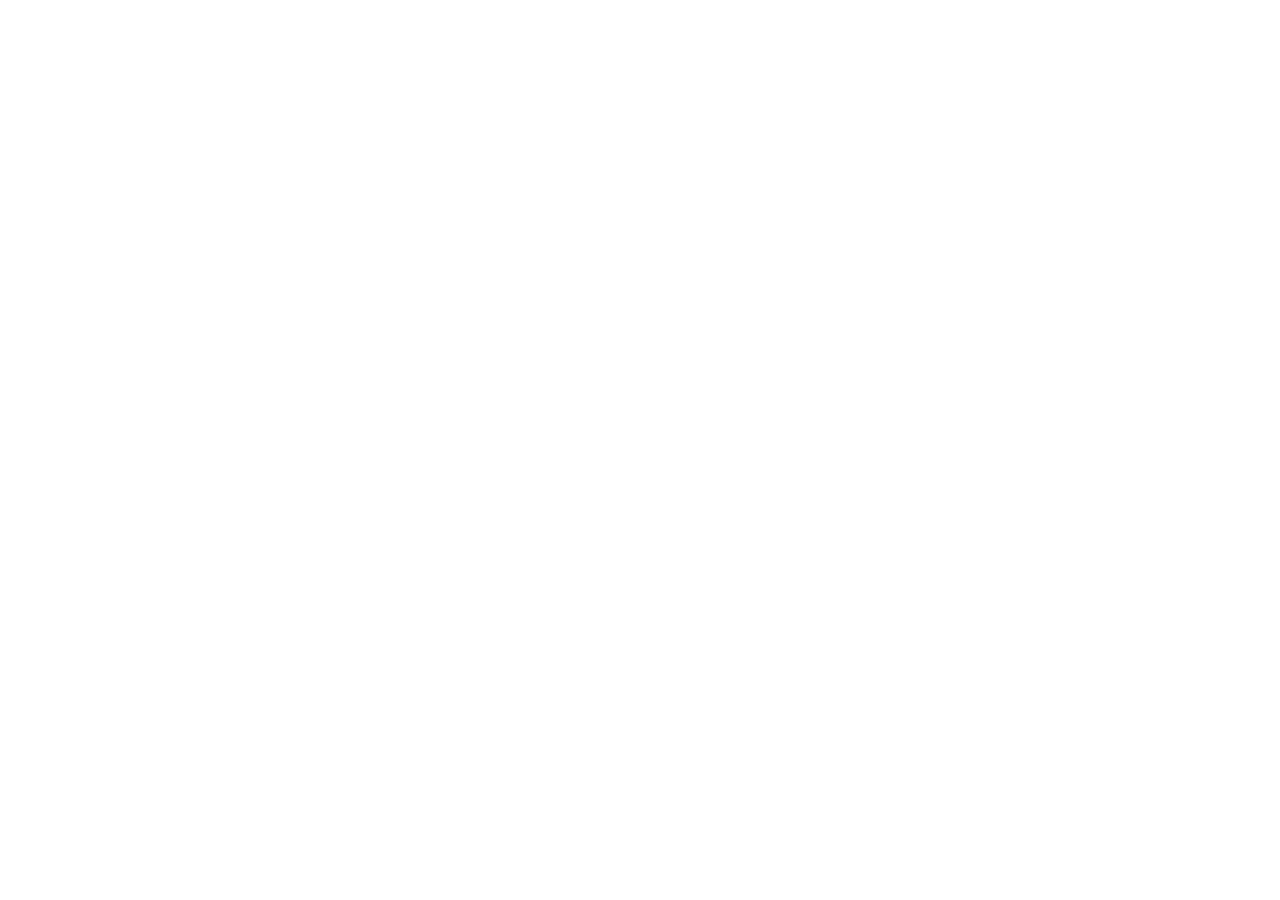
==== commit ec11e220: "TENPO/START：旧い「開業ノート」の画面と、使っていない部品を外す - tenpo-start/index.html：旧い試作の画面をやめ、開くと https://start.tenpo-os" ====
--- a/tenpo-start/index.html
+++ b/tenpo-start/index.html
@@ -1,6 +1,11 @@
 <!doctype html>
 <html lang="ja"><head><meta charset="utf-8"><meta name="viewport" content="width=device-width, initial-scale=1, viewport-fit=cover">
-<title>テンポスタート｜開業ノート</title>
-<meta name="description" content="店名が決まる前から、候補物件、メニュー、仕入れ先、資金を自分の順番で記録できます。">
-<meta name="theme-color" content="#234f3c"><link rel="icon" href="./tenpo-start-icon.png"><link rel="stylesheet" href="./demo-GH4SNQ3Q.css"><script defer src="./demo-MYL7UJ23.js"></script>
-</head><body><div id="root"></div><noscript>テンポスタートの開業準備デモは、ブラウザでJavaScriptを有効にしてご利用ください。</noscript></body></html>+<title>TENPO/START｜開業支援</title>
+<meta name="robots" content="noindex">
+<link rel="canonical" href="https://start.tenpo-os.com/">
+<meta http-equiv="refresh" content="0; url=https://start.tenpo-os.com/">
+<script>location.replace('https://start.tenpo-os.com/')</script>
+</head><body style="font-family:sans-serif;line-height:1.8;padding:24px;color:#1f2a24">
+<p>TENPO/START は、新しい番地に移りました。</p>
+<p><a href="https://start.tenpo-os.com/">https://start.tenpo-os.com/ を開く</a></p>
+</body></html>
